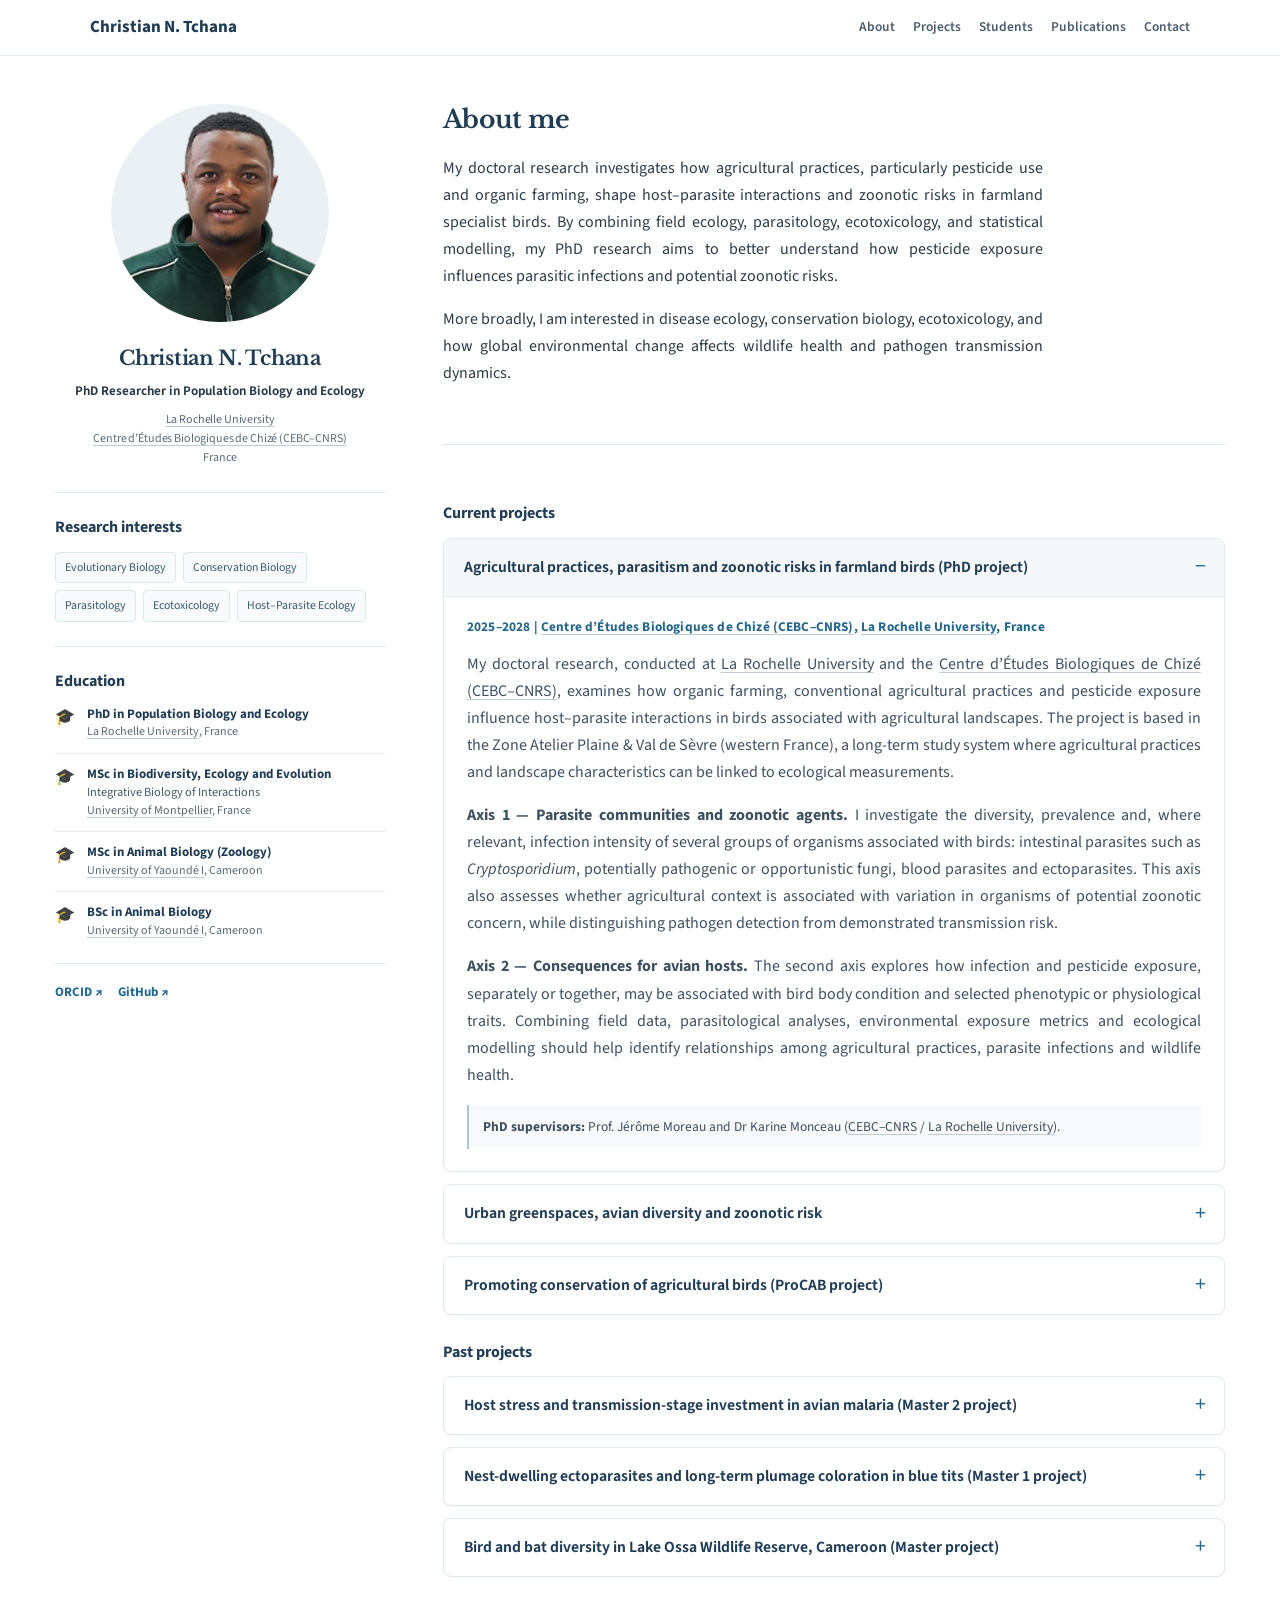
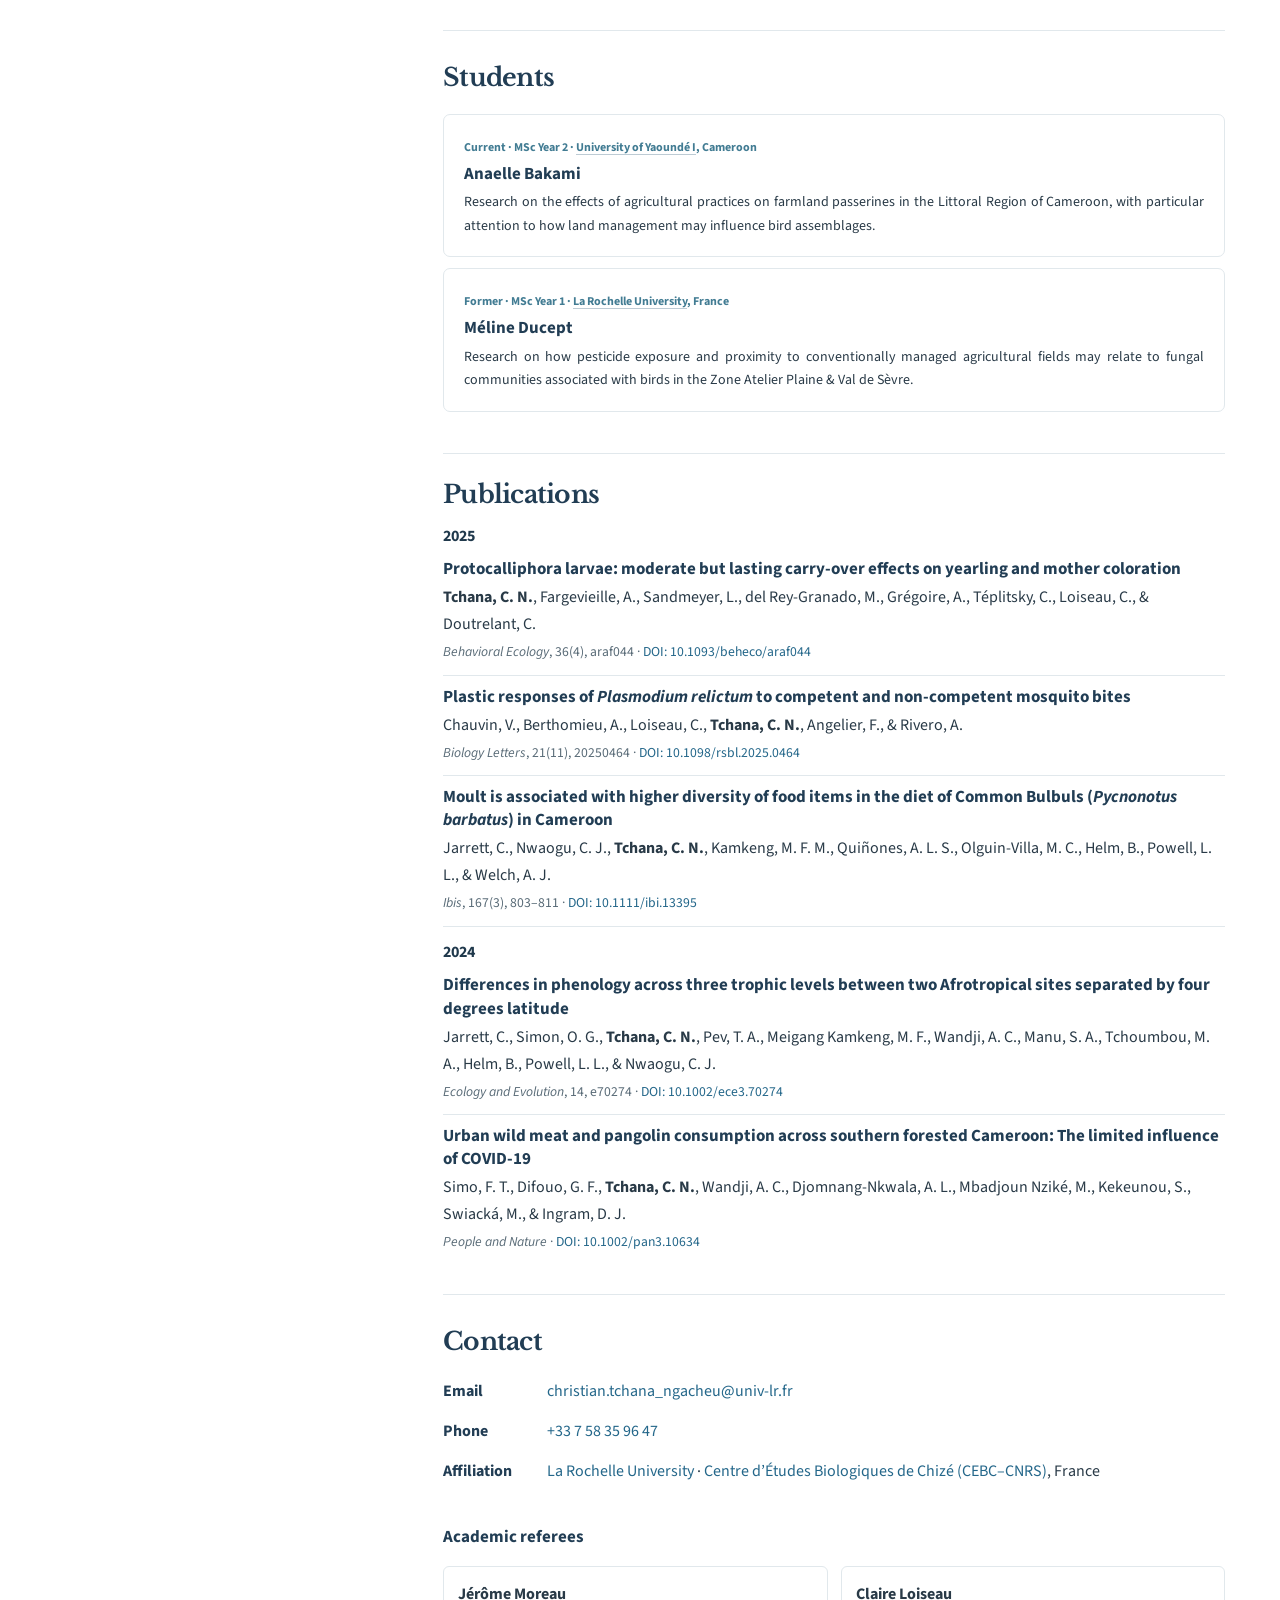
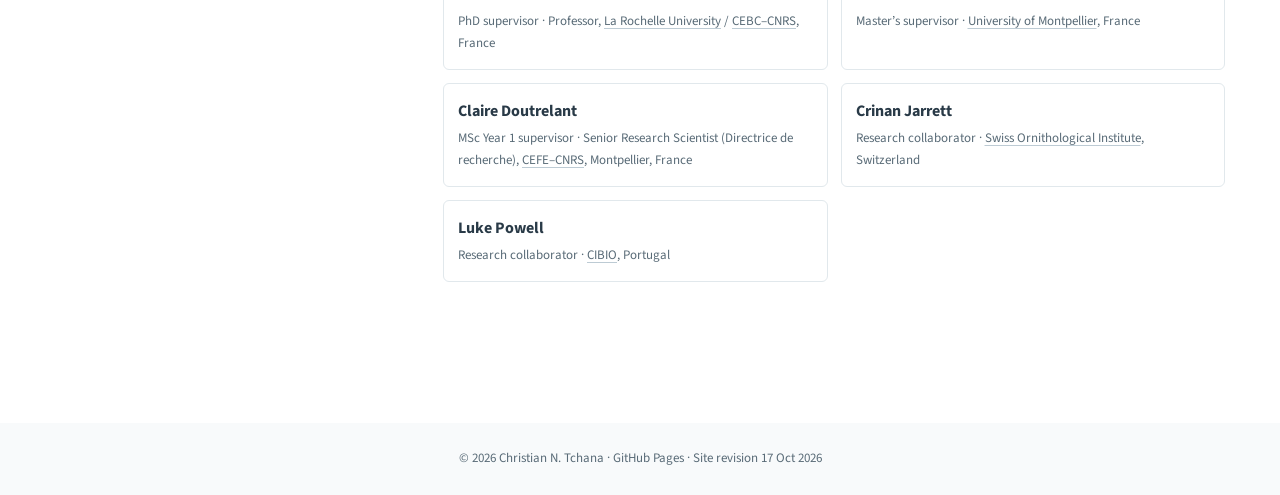
==== index.html @ 119ac2af "Add files via upload" ====
<!DOCTYPE html>

<html lang="en"><head><meta charset="utf-8"/><meta content="width=device-width,initial-scale=1" name="viewport"/>
<meta content="Christian N. Tchana — PhD researcher in Population Biology and Ecology at La Rochelle University and the Centre d’Études Biologiques de Chizé (CEBC–CNRS). Research in avian ecology, parasitology, conservation and ecotoxicology." name="description"/>
<title>Christian N. Tchana | Research</title><link href="style.css" rel="stylesheet"/><link href="https://fonts.googleapis.com" rel="preconnect"/><link crossorigin="" href="https://fonts.gstatic.com" rel="preconnect"/><link href="https://fonts.googleapis.com/css2?family=Source+Sans+3:wght@400;500;600;700&amp;family=Libre+Baskerville:wght@400;700&amp;display=swap" rel="stylesheet"/></head>
<body><header class="top"><div class="top-inner"><a class="brand" href="#about">Christian N. Tchana</a><nav aria-label="Primary navigation"><a href="#about">About</a><a href="#projects">Projects</a><a href="#students">Students</a><a href="#publications">Publications</a><a href="#contact">Contact</a></nav></div></header>
<div class="layout"><aside aria-label="Researcher profile" class="sidebar">
<div class="portrait"><img alt="Portrait photograph of Christian N. Tchana" src="profile.png"/></div>
<h1>Christian N. Tchana</h1><p class="role">PhD Researcher in Population Biology and Ecology</p><p class="affiliation"><span><a href="https://www.univ-larochelle.fr/" rel="noopener noreferrer" target="_blank">La Rochelle University</a></span><span><a href="https://www.cebc.cnrs.fr/" rel="noopener noreferrer" target="_blank">Centre d’Études Biologiques de Chizé (CEBC–CNRS)</a></span><span>France</span></p>
<div class="aside-section"><h2>Research interests</h2><div class="keywords"><span>Evolutionary Biology</span><span>Conservation Biology</span><span>Parasitology</span><span>Ecotoxicology</span><span>Host–Parasite Ecology</span></div></div>
<div class="aside-section"><h2>Education</h2>
<ol class="education">
<li><span class="edu-icon" aria-hidden="true">🎓</span><div class="edu-text"><strong>PhD in Population Biology and Ecology</strong><small><a href="https://www.univ-larochelle.fr/" target="_blank" rel="noopener noreferrer">La Rochelle University</a>, France</small></div></li>
<li><span class="edu-icon" aria-hidden="true">🎓</span><div class="edu-text"><strong>MSc in Biodiversity, Ecology and Evolution</strong><span class="edu-specialty">Integrative Biology of Interactions</span><small><a href="https://www.umontpellier.fr/en/" target="_blank" rel="noopener noreferrer">University of Montpellier</a>, France</small></div></li>
<li><span class="edu-icon" aria-hidden="true">🎓</span><div class="edu-text"><strong>MSc in Animal Biology (Zoology)</strong><small><a href="https://uy1.uninet.cm/" target="_blank" rel="noopener noreferrer">University of Yaoundé I</a>, Cameroon</small></div></li>
<li><span class="edu-icon" aria-hidden="true">🎓</span><div class="edu-text"><strong>BSc in Animal Biology</strong><small><a href="https://uy1.uninet.cm/" target="_blank" rel="noopener noreferrer">University of Yaoundé I</a>, Cameroon</small></div></li>
</ol></div>
<div class="profile-links"><a href="https://orcid.org/0009-0006-7084-1261" rel="noopener noreferrer" target="_blank">ORCID ↗</a><a href="https://github.com/Christian-N-Tchana" rel="noopener noreferrer" target="_blank">GitHub ↗</a></div>
</aside><main>
<section id="about"><h2>About me</h2>
<p>My doctoral research investigates how agricultural practices, particularly pesticide use and organic farming, shape host–parasite interactions and zoonotic risks in farmland specialist birds. By combining field ecology, parasitology, ecotoxicology, and statistical modelling, my PhD research aims to better understand how pesticide exposure influences parasitic infections and potential zoonotic risks.</p>
<p>More broadly, I am interested in disease ecology, conservation biology, ecotoxicology, and how global environmental change affects wildlife health and pathogen transmission dynamics.</p></section>
<section id="projects">
<h3 class="group-heading">Current projects</h3>
<details class="project" open=""><summary aria-label="Show or hide details for Agricultural practices, parasitism and zoonotic risks in farmland birds (PhD project)"><strong class="project-name">Agricultural practices, parasitism and zoonotic risks in farmland birds (PhD project)</strong></summary><div class="project-content"><p class="project-meta">2025–2028 | <a href="https://www.cebc.cnrs.fr/" rel="noopener noreferrer" target="_blank">Centre d’Études Biologiques de Chizé (CEBC–CNRS)</a>, <a href="https://www.univ-larochelle.fr/" rel="noopener noreferrer" target="_blank">La Rochelle University</a>, France</p>
<p>My doctoral research, conducted at <a href="https://www.univ-larochelle.fr/" rel="noopener noreferrer" target="_blank">La Rochelle University</a> and the <a href="https://www.cebc.cnrs.fr/" rel="noopener noreferrer" target="_blank">Centre d’Études Biologiques de Chizé (CEBC–CNRS)</a>, examines how organic farming, conventional agricultural practices and pesticide exposure influence host–parasite interactions in birds associated with agricultural landscapes. The project is based in the Zone Atelier Plaine &amp; Val de Sèvre (western France), a long-term study system where agricultural practices and landscape characteristics can be linked to ecological measurements.</p>
<p><strong>Axis 1 — Parasite communities and zoonotic agents.</strong> I investigate the diversity, prevalence and, where relevant, infection intensity of several groups of organisms associated with birds: intestinal parasites such as <i>Cryptosporidium</i>, potentially pathogenic or opportunistic fungi, blood parasites and ectoparasites. This axis also assesses whether agricultural context is associated with variation in organisms of potential zoonotic concern, while distinguishing pathogen detection from demonstrated transmission risk.</p>
<p><strong>Axis 2 — Consequences for avian hosts.</strong> The second axis explores how infection and pesticide exposure, separately or together, may be associated with bird body condition and selected phenotypic or physiological traits. Combining field data, parasitological analyses, environmental exposure metrics and ecological modelling should help identify relationships among agricultural practices, parasite infections and wildlife health.</p>
<p class="supervisors"><strong>PhD supervisors:</strong> Prof. Jérôme Moreau and Dr Karine Monceau (<a href="https://www.cebc.cnrs.fr/" rel="noopener noreferrer" target="_blank">CEBC–CNRS</a> / <a href="https://www.univ-larochelle.fr/" rel="noopener noreferrer" target="_blank">La Rochelle University</a>).</p></div></details>
<details class="project"><summary aria-label="Expand urban greenspaces avian diversity and zoonotic risk project"><strong class="project-name">Urban greenspaces, avian diversity and zoonotic risk</strong></summary><div class="project-content"><p class="project-meta"><a href="https://uy1.uninet.cm/" rel="noopener noreferrer" target="_blank">University of Yaoundé I</a>, Yaoundé, Cameroon; research across urban green spaces</p>
<p>The project aims to document variation in bird species richness, community composition and ecological characteristics among green spaces exposed to different levels of urban disturbance. It also examines avian parasites and selected agents of potential zoonotic importance to explore patterns of infection across bird species and habitats. Field sampling combines bird surveys and capture-based sampling, with parasitological analyses and ecological comparisons planned or under way.</p>
<p>The research seeks to understand the biodiversity value of urban green spaces and the ecological factors associated with parasite infections, while distinguishing the detection of potentially zoonotic agents from demonstrated human transmission risk.</p><p class="supervisors"><strong>Collaborators and poster co-authors:</strong> Danielle Manewoung, Anaelle Bakami, Aures Yemdji, Litila Franc, Carmel Diffouo, Yollande Gueohada, Gabriella Ondoua and Sévilor Kekeunou.</p><figure id="urban-poster" class="poster-showcase" aria-label="Bird atlas from the University of Yaoundé I campus">
<figcaption class="poster-overline">Preliminary project output · August 2026</figcaption>
<div class="poster-title-row"><div><strong>Atlas of birds on the University of Yaoundé I campus</strong><span>43 species · 35 genera · 21 families · 6 orders</span></div></div>
<a class="poster-image-link" href="assets/atlas-oiseaux-campus-yaounde.png" target="_blank" rel="noopener noreferrer" title="Open high-resolution poster image">
<img class="poster-full" src="assets/atlas-oiseaux-campus-yaounde.png" loading="lazy" decoding="async" alt="Full ornithological atlas poster, showing the birds recorded on the University of Yaoundé I campus, their photographs and a map of sampling stations" width="2800" height="3959" />
<span class="poster-zoom-hint">Click to enlarge ↗</span></a>
<div class="poster-actions"><a class="poster-download" href="assets/atlas-oiseaux-campus-yaounde.pdf" download="Atlas_oiseaux_campus_Yaounde_I_2026.pdf">↓ Download full poster (PDF)</a><a class="poster-enlarge" href="assets/atlas-oiseaux-campus-yaounde.png" target="_blank" rel="noopener noreferrer">Open high-resolution image ↗</a></div>
<p class="poster-context">Initial campus bird inventory from mist-net captures, presented as a visual atlas. The survey is a first contribution to the broader urban green-space research programme; it is not an exhaustive checklist or evidence of zoonotic transmission.</p>
</figure></div></details><details class="project"><summary><strong class="project-name">Promoting conservation of agricultural birds (ProCAB project)</strong></summary><div class="project-content"><p class="project-meta">Littoral Region, Cameroon · <a href="https://uy1.uninet.cm/" rel="noopener noreferrer" target="_blank">University of Yaoundé I</a></p><p>This project explores how agricultural management affects farmland bird communities in the Littoral Region of Cameroon. Agricultural intensification, pesticide use and habitat simplification can alter the availability of food and nesting resources, while differences in shade-tree cover and vegetation structure may create contrasting conditions for birds across farms.</p><p>The project aims to describe farming practices and identify environmental pressures, assess bird richness and community composition across agricultural settings, and examine how habitat features and pesticide-management practices relate to bird assemblages. Field surveys and farmer interviews are intended to connect ecological observations with the local agricultural context. The research also supports capacity building through student participation and aims to inform feasible bird-friendly management and outreach.</p><p class="supervisors"><strong>Research collaborators:</strong> Daniella Manewoung, Crinan Jarrett and Anaelle Bakami.</p></div></details>
<h3 class="group-heading">Past projects</h3>
<details class="project"><summary aria-label="Show or hide details for Host stress and transmission-stage investment in avian malaria (Master 2 project)"><strong class="project-name">Host stress and transmission-stage investment in avian malaria (Master 2 project)</strong></summary><div class="project-content"><p class="project-meta">January–July 2024 | <a href="https://mivegec.fr/en" rel="noopener noreferrer" target="_blank">UMR MiVEGEC</a>, Montpellier, France</p>
<p>For my second-year Master’s research project at <a href="https://mivegec.fr/en" rel="noopener noreferrer" target="_blank">UMR MiVEGEC</a>, I investigated how host physiological stress may alter within-host dynamics and transmission-related traits of the avian malaria parasite <i>Plasmodium relictum</i>, SGS1 lineage. The study used domestic canaries (<i>Serinus canaria</i>) as the vertebrate host model and focused on the effects of elevated corticosterone, a glucocorticoid involved in the physiological stress response.</p>
<p>I examined several complementary components of parasite infection: total parasitaemia, gametocytaemia, the conversion of asexual parasites into gametocytes, and the relative production of male and female gametocytes. Considering these measures together makes it possible to distinguish changes in parasite abundance from changes in investment in transmissible stages. Particular attention was paid to gametocyte sex allocation because only gametocytes can continue the parasite life cycle following ingestion by an appropriate mosquito vector.</p>
<p>The project combined an experimental host–parasite approach with parasitological measurements and the analysis of stress-related physiological variation. It contributed to my interest in how environmental conditions experienced by hosts can influence parasite life-history strategies and opportunities for transmission.</p>
<p class="supervisors"><strong>Supervisors and research mentors:</strong> Ana Rivero, Claire Loiseau, Arnaud Berthomieu and Valentin Chauvin (<a href="https://mivegec.fr/en" rel="noopener noreferrer" target="_blank">UMR MiVEGEC</a>). <strong>Collaboration:</strong> Frédéric Angelier (<a href="https://www.cebc.cnrs.fr/" rel="noopener noreferrer" target="_blank">CEBC–CNRS</a>).</p></div></details>
<details class="project"><summary aria-label="Show or hide details for Nest-dwelling ectoparasites and long-term plumage coloration in blue tits (Master 1 project)"><strong class="project-name">Nest-dwelling ectoparasites and long-term plumage coloration in blue tits (Master 1 project)</strong></summary><div class="project-content"><p class="project-meta">March–September 2023 | <a href="https://www.cefe.cnrs.fr/" rel="noopener noreferrer" target="_blank">UMR CEFE</a>, Montpellier, France</p>
<p>During my first-year Master’s research project at the <a href="https://www.cefe.cnrs.fr/" rel="noopener noreferrer" target="_blank">Centre d’Écologie Fonctionnelle et Évolutive (CEFE)</a>, I examined the consequences of nest-dwelling, blood-feeding <i>Protocalliphora</i> larvae for blue tits (<i>Cyanistes caeruleus</i>) in Corsica. These parasites develop in nests and feed on nestlings, potentially affecting early growth and the acquisition of traits later expressed in adult plumage.</p>
<p>The main objective was to investigate whether exposure during development leaves measurable carry-over effects on condition and coloration after fledging. The study also examined whether parasites encountered while breeding could influence adult parental coloration. We considered plumage traits with potential relevance for visual signalling, including yellow coloration and ultraviolet-blue crown coloration, and asked whether effects differed among offspring, mothers and fathers.</p>
<p>The research linked field-based nest monitoring, ectoparasite load assessments and quantitative colour measurements. Results highlighted moderate but persistent associations between parasite exposure and certain coloration traits, with effects depending on age, sex or breeding context rather than being uniform across individuals.</p>
<p class="supervisors"><strong>Supervisors:</strong> Claire Doutrelant, Claire Loiseau, Amélie Fargevieille and Lisa Sandmeyer (<a href="https://www.cefe.cnrs.fr/" rel="noopener noreferrer" target="_blank">UMR CEFE</a>, Montpellier).</p>
<p><a href="https://doi.org/10.1093/beheco/araf044" rel="noopener noreferrer" target="_blank">Related publication ↗</a></p></div></details>
<details class="project"><summary aria-label="Show or hide details for Bird and bat diversity in Lake Ossa Wildlife Reserve, Cameroon (Master project)"><strong class="project-name">Bird and bat diversity in Lake Ossa Wildlife Reserve, Cameroon (Master project)</strong></summary><div class="project-content"><p class="project-meta">August 2019–January 2020 | <a href="https://uy1.uninet.cm/" rel="noopener noreferrer" target="_blank">University of Yaoundé I</a>, Cameroon</p>
<p>My Zoology Master’s research focused on bird and bat diversity in the Lake Ossa Wildlife Reserve, a wetland and forest-associated landscape in the Littoral Region of Cameroon. Birds and bats provide complementary perspectives on vertebrate biodiversity because they occupy partly overlapping habitats while differing in activity periods, mobility, foraging strategies and ecological roles.</p>
<p>The project aimed to inventory both taxonomic groups, describe their assemblages and examine their ecological use of habitats, including possible dimensions of niche overlap. Field surveys included mist-netting and complementary observations, enabling the documentation of species occurrence, community structure and variation among sampled sites. By examining birds and bats within the same protected landscape, the study sought to contribute baseline knowledge relevant to local biodiversity assessment and conservation planning.</p>
<p>The research also provided practical experience in tropical field ornithology, bat surveys and community-level biodiversity analysis. Such baseline surveys are particularly valuable in Central African ecosystems where biodiversity information remains incomplete and pressures on natural habitats are changing.</p>
<p class="supervisors"><strong>Supervisors:</strong> Prof. Sévilor Kekeunou and Prof. Eric Moïse Bakwo Fils. <strong>Equipment support:</strong> IDEA WILD.</p></div></details>
</section><section id="students"><h2>Students</h2><div class="student-grid"><article class="student"><div class="tag">Current · MSc Year 2 · <a href="https://uy1.uninet.cm/" rel="noopener noreferrer" target="_blank">University of Yaoundé I</a>, Cameroon</div><h3>Anaelle Bakami</h3><p>Research on the effects of agricultural practices on farmland passerines in the Littoral Region of Cameroon, with particular attention to how land management may influence bird assemblages.</p></article><article class="student"><div class="tag">Former · MSc Year 1 · <a href="https://www.univ-larochelle.fr/" rel="noopener noreferrer" target="_blank">La Rochelle University</a>, France</div><h3>Méline Ducept</h3><p>Research on how pesticide exposure and proximity to conventionally managed agricultural fields may relate to fungal communities associated with birds in the Zone Atelier Plaine &amp; Val de Sèvre.</p></article></div></section>
<section id="publications"><h2>Publications</h2>
<h3 class="year-heading">2025</h3><div class="cite-item"><div class="pub-title"><a href="https://doi.org/10.1093/beheco/araf044" rel="noopener" target="_blank">Protocalliphora larvae: moderate but lasting carry-over effects on yearling and mother coloration</a></div><div><strong>Tchana, C. N.</strong>, Fargevieille, A., Sandmeyer, L., del Rey-Granado, M., Grégoire, A., Téplitsky, C., Loiseau, C., &amp; Doutrelant, C.</div><div class="meta"><i>Behavioral Ecology</i>, 36(4), araf044 · <a href="https://doi.org/10.1093/beheco/araf044">DOI: 10.1093/beheco/araf044</a></div></div><div class="cite-item"><div class="pub-title"><a href="https://doi.org/10.1098/rsbl.2025.0464" rel="noopener" target="_blank">Plastic responses of <i>Plasmodium relictum</i> to competent and non-competent mosquito bites</a></div><div>Chauvin, V., Berthomieu, A., Loiseau, C., <strong>Tchana, C. N.</strong>, Angelier, F., &amp; Rivero, A.</div><div class="meta"><i>Biology Letters</i>, 21(11), 20250464 · <a href="https://doi.org/10.1098/rsbl.2025.0464">DOI: 10.1098/rsbl.2025.0464</a></div></div><div class="cite-item"><div class="pub-title"><a href="https://doi.org/10.1111/ibi.13395" rel="noopener" target="_blank">Moult is associated with higher diversity of food items in the diet of Common Bulbuls (<i>Pycnonotus barbatus</i>) in Cameroon</a></div><div>Jarrett, C., Nwaogu, C. J., <strong>Tchana, C. N.</strong>, Kamkeng, M. F. M., Quiñones, A. L. S., Olguin-Villa, M. C., Helm, B., Powell, L. L., &amp; Welch, A. J.</div><div class="meta"><i>Ibis</i>, 167(3), 803–811 · <a href="https://doi.org/10.1111/ibi.13395">DOI: 10.1111/ibi.13395</a></div></div><h3 class="year-heading">2024</h3><div class="cite-item"><div class="pub-title"><a href="https://doi.org/10.1002/ece3.70274" rel="noopener" target="_blank">Differences in phenology across three trophic levels between two Afrotropical sites separated by four degrees latitude</a></div><div>Jarrett, C., Simon, O. G., <strong>Tchana, C. N.</strong>, Pev, T. A., Meigang Kamkeng, M. F., Wandji, A. C., Manu, S. A., Tchoumbou, M. A., Helm, B., Powell, L. L., &amp; Nwaogu, C. J.</div><div class="meta"><i>Ecology and Evolution</i>, 14, e70274 · <a href="https://doi.org/10.1002/ece3.70274">DOI: 10.1002/ece3.70274</a></div></div><div class="cite-item"><div class="pub-title"><a href="https://doi.org/10.1002/pan3.10634" rel="noopener" target="_blank">Urban wild meat and pangolin consumption across southern forested Cameroon: The limited influence of COVID-19</a></div><div>Simo, F. T., Difouo, G. F., <strong>Tchana, C. N.</strong>, Wandji, A. C., Djomnang-Nkwala, A. L., Mbadjoun Nziké, M., Kekeunou, S., Swiacká, M., &amp; Ingram, D. J.</div><div class="meta"><i>People and Nature</i> · <a href="https://doi.org/10.1002/pan3.10634">DOI: 10.1002/pan3.10634</a></div></div></section>
<section id="contact"><h2>Contact</h2>
<div class="contact-list"><div><strong>Email</strong><a href="mailto:christian.tchana_ngacheu@univ-lr.fr">christian.tchana_ngacheu@univ-lr.fr</a></div><div><strong>Phone</strong><a href="tel:+33758359647">+33 7 58 35 96 47</a></div><div><strong>Affiliation</strong><span><a href="https://www.univ-larochelle.fr/" rel="noopener noreferrer" target="_blank">La Rochelle University</a> · <a href="https://www.cebc.cnrs.fr/" rel="noopener noreferrer" target="_blank">Centre d’Études Biologiques de Chizé (CEBC–CNRS)</a>, France</span></div></div>
<h3 class="ref-heading">Academic referees</h3><div class="ref-grid"><div><strong>Jérôme Moreau</strong><span>PhD supervisor · Professor, <a href="https://www.univ-larochelle.fr/" rel="noopener noreferrer" target="_blank">La Rochelle University</a> / <a href="https://www.cebc.cnrs.fr/" rel="noopener noreferrer" target="_blank">CEBC–CNRS</a>, France</span></div><div><strong>Claire Loiseau</strong><span>Master’s supervisor · <a href="https://www.umontpellier.fr/en/" rel="noopener noreferrer" target="_blank">University of Montpellier</a>, France</span></div><div><strong>Claire Doutrelant</strong><span>MSc Year 1 supervisor · Senior Research Scientist (Directrice de recherche), <a href="https://www.cefe.cnrs.fr/" rel="noopener noreferrer" target="_blank">CEFE–CNRS</a>, Montpellier, France</span></div><div><strong>Crinan Jarrett</strong><span>Research collaborator · <a href="https://www.vogelwarte.ch/en/" rel="noopener noreferrer" target="_blank">Swiss Ornithological Institute</a>, Switzerland</span></div><div><strong>Luke Powell</strong><span>Research collaborator · <a href="https://www.cibio.up.pt/" rel="noopener noreferrer" target="_blank">CIBIO</a>, Portugal</span></div></div></section></main></div><footer>© 2026 Christian N. Tchana · GitHub Pages · Site revision 17 Oct 2026</footer></body></html>
---- style.css ----
:root{--ink:#253646;--navy:#183c58;--blue:#176b97;--line:#e2e9ef;--muted:#657482;--paper:#fff;--soft:#f6f9fb}
*{box-sizing:border-box}html{scroll-behavior:smooth;scroll-padding-top:90px}body{margin:0;background:var(--paper);color:var(--ink);font:16px/1.72 -apple-system,BlinkMacSystemFont,"Segoe UI",Arial,sans-serif}a{color:var(--blue);text-decoration:none}a:hover{text-decoration:underline}h1,h2,h3,h4{line-height:1.26;color:var(--navy)}.top{position:sticky;top:0;background:#ffffffed;backdrop-filter:blur(10px);border-bottom:1px solid var(--line);z-index:10}.top-inner{max-width:1200px;margin:auto;display:flex;justify-content:space-between;align-items:center;padding:16px 25px;gap:20px}.brand{font-size:17px;color:var(--navy);font-weight:750}.top nav{display:flex;gap:25px;flex-wrap:wrap}.top nav a{font-size:14px;font-weight:600;color:#495c6b}.layout{max-width:1200px;margin:0 auto;padding:58px 25px 100px;display:grid;grid-template-columns:285px minmax(0,1fr);gap:75px}.sidebar{align-self:start}.portrait{height:238px;width:238px;background:#eaf0f3;border-radius:50%;overflow:hidden;margin:0 auto 22px;display:flex;justify-content:center;align-items:flex-end}.portrait img{width:100%;height:100%;object-fit:contain;object-position:center bottom;transform:scale(1.10);transform-origin:center bottom}.sidebar h1{text-align:center;font-size:24px;margin:0 0 8px}.role{text-align:center;font-size:14px;font-weight:650;color:var(--ink);line-height:1.5;margin:0 0 9px}.affiliation{text-align:center;font-size:13px;line-height:1.55;color:var(--muted);margin:0 0 25px}.aside-section{padding:24px 0;border-top:1px solid var(--line)}.aside-section h2{font-size:17px;margin:0 0 14px}.keywords{display:flex;flex-wrap:wrap;gap:7px}.keywords span{font-size:12px;border:1px solid #dce7ed;border-radius:4px;background:var(--soft);padding:5px 9px;color:#375a6e}.education{list-style:none;margin:0;padding:0}.education li{font-size:13px;line-height:1.48;padding:0 0 16px;margin:0 0 16px;border-bottom:1px solid #edf1f3}.education li:last-child{margin-bottom:0;border:0;padding:0}.education strong{font-size:13px;color:var(--navy)}.education small{font-size:12px;color:var(--muted)}.profile-links{border-top:1px solid var(--line);padding-top:18px;display:flex;gap:15px;font-size:13px;font-weight:700}main{min-width:0}main section{padding:37px 0 46px;border-bottom:1px solid var(--line)}main section:first-child{padding-top:0}main section:last-child{border:0}.eyebrow{text-transform:uppercase;letter-spacing:.14em;font-size:11px;font-weight:800;color:#387c95}main h2{font-size:clamp(27px,3vw,35px);margin:7px 0 22px}main p{margin:0 0 16px}.group-heading{font-size:20px;margin:30px 0 13px}.project{border-left:3px solid #dce7ef;padding:4px 0 13px 18px;margin:0 0 20px}.project h4{font-size:18px;margin:4px 0 10px}.project p{margin:0;color:#4a5a66}.tag{font-size:12px;color:#427c93;font-weight:700}.count{font-size:16px;color:var(--muted);font-weight:500}.note,.muted{font-size:14px;color:var(--muted)}.cite-item{border-bottom:1px solid var(--line);padding:18px 0}.cite-item:last-child{border:0}.cite-item .sub{text-transform:uppercase;letter-spacing:.05em;color:#42758b;font-size:12px;font-weight:750}.pub-title{font-size:17px;font-weight:750;line-height:1.45;margin:6px 0}.cite-item .meta{color:var(--muted);font-size:14px;margin-top:5px}.tag:not(.project .tag){display:inline-block}.cite-item .tag{background:#e7f3ec;color:#206c51;border-radius:3px;padding:1px 6px;margin-left:7px}.contact-list{display:grid;gap:13px;margin-bottom:42px}.contact-list>div{display:grid;grid-template-columns:90px minmax(0,1fr);gap:14px}.contact-list strong{color:var(--navy)}.contact-list a{overflow-wrap:anywhere}.ref-heading{font-size:22px;margin:10px 0 18px}.ref-grid{display:grid;grid-template-columns:repeat(2,minmax(0,1fr));gap:13px}.ref-grid>div{background:var(--soft);padding:17px;border:1px solid var(--line);border-radius:4px}.ref-grid strong{display:block}.ref-grid span{display:block;color:var(--muted);font-size:13px;margin-top:3px}footer{font-size:13px;color:var(--muted);text-align:center;background:var(--soft);padding:25px 15px}@media(max-width:900px){.layout{grid-template-columns:240px minmax(0,1fr);gap:30px}.portrait{height:210px;width:210px}}@media(max-width:690px){.top-inner{display:block}.top nav{margin-top:8px;gap:16px}.layout{display:block;padding:32px 20px 55px}.sidebar{max-width:500px;margin:0 auto 40px}.aside-section{padding:20px 0}.portrait{width:205px;height:205px}.ref-grid{grid-template-columns:1fr}main section{padding:32px 0}.contact-list>div{grid-template-columns:1fr;gap:1px}}

/* Academic refinements — October 2026 */
body{font-family:Inter,"Segoe UI",Arial,sans-serif;font-size:15px;line-height:1.76}
main p,.project-content p,.student p {text-align:justify;text-justify:inter-word;hyphens:auto}
main h2{font-size:clamp(23px,2.3vw,29px);letter-spacing:-.025em;margin-bottom:17px}
.group-heading{font-size:17px;margin:29px 0 16px}
.sidebar h1{font-size:21px;letter-spacing:-.015em}
.aside-section h2{font-size:16px}
.top nav{gap:18px}
.layout{grid-template-columns:300px minmax(0,1fr);gap:58px}
.portrait{width:232px;height:232px;align-items:center}
.portrait img{width:100%;height:100%;object-fit:cover;object-position:50% 35%;transform:none}
.role{font-size:13.5px;line-height:1.45}
.affiliation{font-size:12.5px;line-height:1.45;display:flex;flex-direction:column;gap:2px;white-space:nowrap}
.project{border:1px solid var(--line);border-left:3px solid #bfd0dd;border-radius:5px;margin:0 0 12px;padding:0;background:#fff}
.project summary{cursor:pointer;list-style:none;position:relative;padding:17px 46px 17px 19px}
.project summary::-webkit-details-marker{display:none}
.project summary::after{content:'+';position:absolute;right:18px;top:23px;font-size:21px;font-weight:400;color:var(--blue)}
.project[open] summary::after{content:'−'}
.project summary:focus-visible{outline:2px solid var(--blue);outline-offset:2px}
.project summary strong{display:block;font-size:16px;line-height:1.4;color:var(--navy);margin-top:4px}
.project[open] summary{background:var(--soft);border-bottom:1px solid var(--line)}
.project-content{padding:18px 20px 13px}
.project-content p{color:#3d5060;margin:0 0 16px}
.project-content .supervisors{background:#f7f9fb;padding:11px 14px;border-left:2px solid #aac4d6;font-size:13.5px;text-align:left}
.intro{color:var(--muted)}
.student-grid{display:grid;grid-template-columns:repeat(2,minmax(0,1fr));gap:16px}
.student{border:1px solid var(--line);border-radius:5px;padding:20px;background:var(--soft)}
.student h3{font-size:17px;margin:6px 0 9px}
.student p{font-size:14px;margin-bottom:0}
.ref-grid>div{padding:14px}
@media(max-width:980px){.layout{grid-template-columns:245px minmax(0,1fr);gap:30px}.portrait{width:205px;height:205px}.affiliation{font-size:11px}}
@media(max-width:690px){.layout{display:block}.sidebar{max-width:460px}.affiliation{font-size:12.5px}.student-grid{grid-template-columns:1fr}.top nav{gap:10px}.top nav a{font-size:12px}}

/* Refined editorial design, October 2026 */
:root{--ink:#293a47;--navy:#213d54;--blue:#24678a;--line:#e1e8ec;--muted:#596b77;--soft:#f8fafb}
body{font-family:"Source Sans 3", "Segoe UI", sans-serif;font-size:16px;line-height:1.69;-webkit-font-smoothing:antialiased}
.layout{max-width:1150px;grid-template-columns:272px minmax(0,1fr);gap:66px;padding-top:48px}
.top-inner{max-width:1150px;padding-block:13px}
.top nav a{font-size:13.5px;transition:color .2s ease}
main h2{font-family:"Libre Baskerville",Georgia,serif;font-size:clamp(21px,2vw,25px);font-weight:700;letter-spacing:-.03em;margin:0 0 20px}
main h3,.ref-heading{font-size:17px}
main section{padding:31px 0 41px;scroll-margin-top:85px}
main section:first-child{padding-top:0}
main p,.project-content p,.student p{text-align:justify;text-align-last:left;text-justify:inter-word;hyphens:auto;overflow-wrap:break-word}
main p{max-width:75ch}
.project{border:1px solid var(--line);border-radius:8px;overflow:hidden;box-shadow:0 1px 2px rgba(15,37,54,.025);transition:border-color .2s ease,box-shadow .2s ease}
.project:hover{border-color:#bad0de;box-shadow:0 4px 16px rgba(20,53,73,.045)}
.project summary{padding:17px 47px 17px 20px;min-height:56px;display:flex;align-items:center}
.project summary:hover{background:#f5f9fb}
.project summary::after{top:50%;transform:translateY(-50%);font-size:22px}
.project summary .project-name{font-size:15.7px;font-weight:650;color:var(--navy);line-height:1.47;margin:0}
.project[open] summary{background:#f4f8fa}
.project-content{padding:19px 23px 9px}
.project-content p{max-width:none}
.project-content .project-meta{font-size:13.3px;font-weight:700;letter-spacing:.012em;color:var(--blue);text-align:left;margin-bottom:13px}
.group-heading{font-size:16px;margin:27px 0 14px}
.cite-item{padding:19px 0 21px}
.pub-title{font-size:17px;line-height:1.49;margin:0 0 7px;font-weight:700}
.pub-title a{color:var(--navy);text-decoration:none}
.pub-title a:hover{color:var(--blue);text-decoration:underline;text-underline-offset:3px}
.cite-item .tag{font-family:"Source Sans 3",sans-serif;font-size:11px;vertical-align:middle;white-space:nowrap}
.cite-item .meta{font-size:13.7px;line-height:1.55;margin-top:6px}
.student-grid{grid-template-columns:1fr;gap:11px}
.student{padding:18px 20px;background:#fff;border-radius:7px}
.student h3{margin:4px 0 6px}
.student p{max-width:none}
.sidebar h1{font-family:"Libre Baskerville",Georgia,serif;font-size:19px;line-height:1.45}
.role{font-size:13.4px}
.affiliation{white-space:normal;font-size:12.5px}
.affiliation span{display:block}
.portrait{width:218px;height:218px}
.portrait img{object-fit:cover;object-position:center 28%}
.keywords span{font-size:11.8px}
.ref-grid>div{border-radius:6px;background:#fff}
:focus-visible{outline:2px solid var(--blue);outline-offset:3px}
@media(max-width:980px){.layout{grid-template-columns:235px minmax(0,1fr);gap:32px}.portrait{height:194px;width:194px}}
@media(max-width:690px){.layout{display:block;padding:26px 21px 60px}.top-inner{padding:11px 18px}.top nav{flex-wrap:nowrap;overflow-x:auto;gap:17px;padding-bottom:6px}.top nav a{white-space:nowrap}.brand{font-size:15px}.sidebar{margin-bottom:34px}.portrait{height:192px;width:192px}main section{padding-block:28px 35px}main p,.project-content p,.student p{text-align:justify;hyphens:auto}.project-content{padding:16px 16px 7px}.project summary{padding-left:15px} .project summary .project-name{font-size:14.5px}}
@media(prefers-reduced-motion:reduce){html{scroll-behavior:auto}.project,.top nav a{transition:none}}

/* Final academic identity and usability adjustments */
.layout{max-width:1220px;grid-template-columns:330px minmax(0,1fr);gap:58px}
.sidebar{min-width:0}
.sidebar h1{font-size:20px}
.role{font-size:13.2px;line-height:1.52;max-width:310px;margin-left:auto;margin-right:auto}
.affiliation{font-size:11.7px;line-height:1.62;letter-spacing:-.14px;text-align:center;display:flex;flex-direction:column;gap:0;margin:8px auto 25px}
.affiliation span{display:block;white-space:nowrap}
.portrait img{object-fit:cover;object-position:50% 34%}
main p,.project-content p,.student p{text-align:justify;text-justify:inter-word;hyphens:auto}
.project-content p:last-child{margin-bottom:13px}
.project summary{user-select:none}
.project summary:focus-visible{outline-offset:-3px}
@media(max-width:1000px){.layout{grid-template-columns:295px minmax(0,1fr);gap:34px}.affiliation{font-size:10.7px}}
@media(max-width:720px){.layout{display:block}.sidebar{max-width:510px}.affiliation{font-size:11.7px}}
@media(max-width:390px){.affiliation{font-size:10.3px}}

/* Final refinements */
body, .project-content p, #about p, .student p {hyphens:auto;}
p:not(.role):not(.affiliation):not(.project-meta), .project-content p {text-align:justify;text-justify:inter-word;}
.project summary {cursor:pointer;}
.year-heading {font-size:1.12rem; margin:2.1rem 0 .7rem; color:#20394c; font-weight:700;}
.student-photo-placeholder {width:94px;height:94px;border-radius:14px;background:#edf1f4;border:1px dashed #a6b5c3;display:flex;align-items:center;justify-content:center;color:#657584;text-align:center;font-size:.8rem;margin:.7rem 0 1rem;padding:.7rem;}
.poster-placeholder {margin-top:1.2rem;background:#f3f7f8;border:1px dashed #b5c8d0;border-radius:8px;padding:.75rem 1rem;}
.quiet {color:#687787;}
.project-content a,.education a,.affiliation a,.ref-grid a,.student a {color:inherit;text-decoration:underline;text-decoration-color:#bdcbd4;text-underline-offset:3px;}
.project-content a:hover,.education a:hover,.affiliation a:hover,.ref-grid a:hover,.student a:hover {color:#1b6288;}
.sidebar .affiliation span {display:block;}
@media (max-width:650px){p:not(.role):not(.affiliation):not(.project-meta),.project-content p{text-align:left;hyphens:auto;} .student-photo-placeholder{width:80px;height:80px;}}

/* FINAL OVERRIDES — readable, aligned text without awkward hyphenation */
html, body { overflow-x: clip; }
main p, .project-content p, #about p, .student p {
  text-align: justify !important; text-justify: inter-word;
  hyphens: none !important; -webkit-hyphens: none !important;
  overflow-wrap: normal; word-break: normal;
}
.sidebar, .aside-section, .keywords {min-width: 0;}
.sidebar .affiliation {font-size: 12px; line-height: 1.6;}
.sidebar .affiliation span {max-width: 100%; overflow-wrap: normal;}
@media (max-width: 700px) {
 main p, .project-content p, #about p, .student p {text-align:left !important;}
 .sidebar .affiliation {font-size: 12px;}
}

/* Compact publication rhythm and unobtrusive student portraits */
#publications .year-heading{margin:15px 0 2px !important;padding:0;font-size:16px;line-height:1.3}
#publications .cite-item{margin:0;padding:10px 0 12px;border-bottom:1px solid var(--line)}
#publications .cite-item:last-child{border-bottom:0}
#publications .pub-title{margin:0 0 3px;line-height:1.36}
#publications .meta{margin-top:3px}
#publications h2{margin-bottom:12px}
#publications{padding-top:25px;padding-bottom:30px}
.student-photo-placeholder{font-size:0;color:transparent;background:#edf1f4}

/* Students have no portrait frames. */
.student-photo-placeholder{display:none !important}


/* Education with academic cap icons */
.education li{display:grid;grid-template-columns:24px minmax(0,1fr);gap:10px;align-items:start}
.edu-icon{display:inline-block;font-size:16px;line-height:1.2;transform:translateY(1px)}
.education strong{display:block;margin-bottom:2px}

/* 2026-10-17 — compact academic education list and public PDF viewer */
.education{margin:0;padding:0;list-style:none}
.education li{display:grid;grid-template-columns:22px minmax(0,1fr);gap:10px;align-items:start;padding:0 0 12px;margin:0 0 12px;border-bottom:1px solid #e9eef1}
.education li:last-child{padding-bottom:0;margin-bottom:0;border:0}
.edu-icon{font-size:16px;line-height:1.25;transform:none;margin-top:1px}
.edu-text{display:flex;flex-direction:column;gap:2px;min-width:0;font-size:13px;line-height:1.32}
.education .edu-text strong{display:block;font-size:13px;font-weight:700;color:var(--navy);line-height:1.3;margin:0}
.education .edu-text small{display:block;font-size:12px;line-height:1.35;color:var(--muted)}
.edu-specialty{display:block;color:#455b68;font-size:12.4px;line-height:1.3}
.poster-viewer{border:1px solid var(--line);border-radius:8px;margin:18px 0 5px;background:#fff;overflow:hidden}
.poster-viewer[hidden]{display:none!important}
.poster-header{display:flex;justify-content:space-between;align-items:center;flex-wrap:wrap;gap:8px;padding:11px 13px;background:#f6f9fb;color:var(--navy);font-size:13px}
.poster-viewer iframe{width:100%;height:600px;display:block;border:0;background:#f0f4f6}
@media(max-width:690px){.poster-viewer iframe{height:410px}}

/* Visible full-width research poster, readable on desktop and mobile */
.poster-showcase{margin:23px 0 6px;max-width:100%;padding:0;display:block;min-width:0}
.poster-overline{font-size:12px;font-weight:700;letter-spacing:.045em;color:var(--blue);margin-bottom:7px}
.poster-title-row{display:flex;gap:10px;align-items:start;justify-content:space-between;margin-bottom:13px}
.poster-title-row strong{display:block;font-size:16px;color:var(--navy);line-height:1.35}
.poster-title-row span{display:block;font-size:13px;color:var(--muted);margin-top:3px}
.poster-image-link{display:block;position:relative;border:1px solid var(--line);border-radius:7px;overflow:hidden;background:#fff;line-height:0;box-shadow:0 2px 14px rgba(28,55,77,.08)}
.poster-full{display:block;width:100%;height:auto;max-width:100%;object-fit:contain}
.poster-zoom-hint{position:absolute;right:10px;top:10px;color:#fff;background:rgba(22,43,60,.85);border-radius:4px;padding:9px 11px;font-size:12px;line-height:1.1}
.poster-actions{display:flex;align-items:center;flex-wrap:wrap;gap:10px;margin:13px 0}
.poster-actions a{font-size:13px;text-align:center;padding:9px 13px;border-radius:5px;text-decoration:none}
.poster-actions .poster-download{background:var(--navy);color:white;font-weight:700}
.poster-actions .poster-download:hover{background:#14527b}
.poster-actions .poster-enlarge{border:1px solid var(--line);color:var(--navy);font-weight:650}
.project-content .poster-context{max-width:100%;font-size:13px;color:var(--muted);text-align:left!important;margin:7px 0 12px}
@media(max-width:690px){.poster-zoom-hint{font-size:11px;padding:7px}.poster-actions a{flex:1 1 100%}}
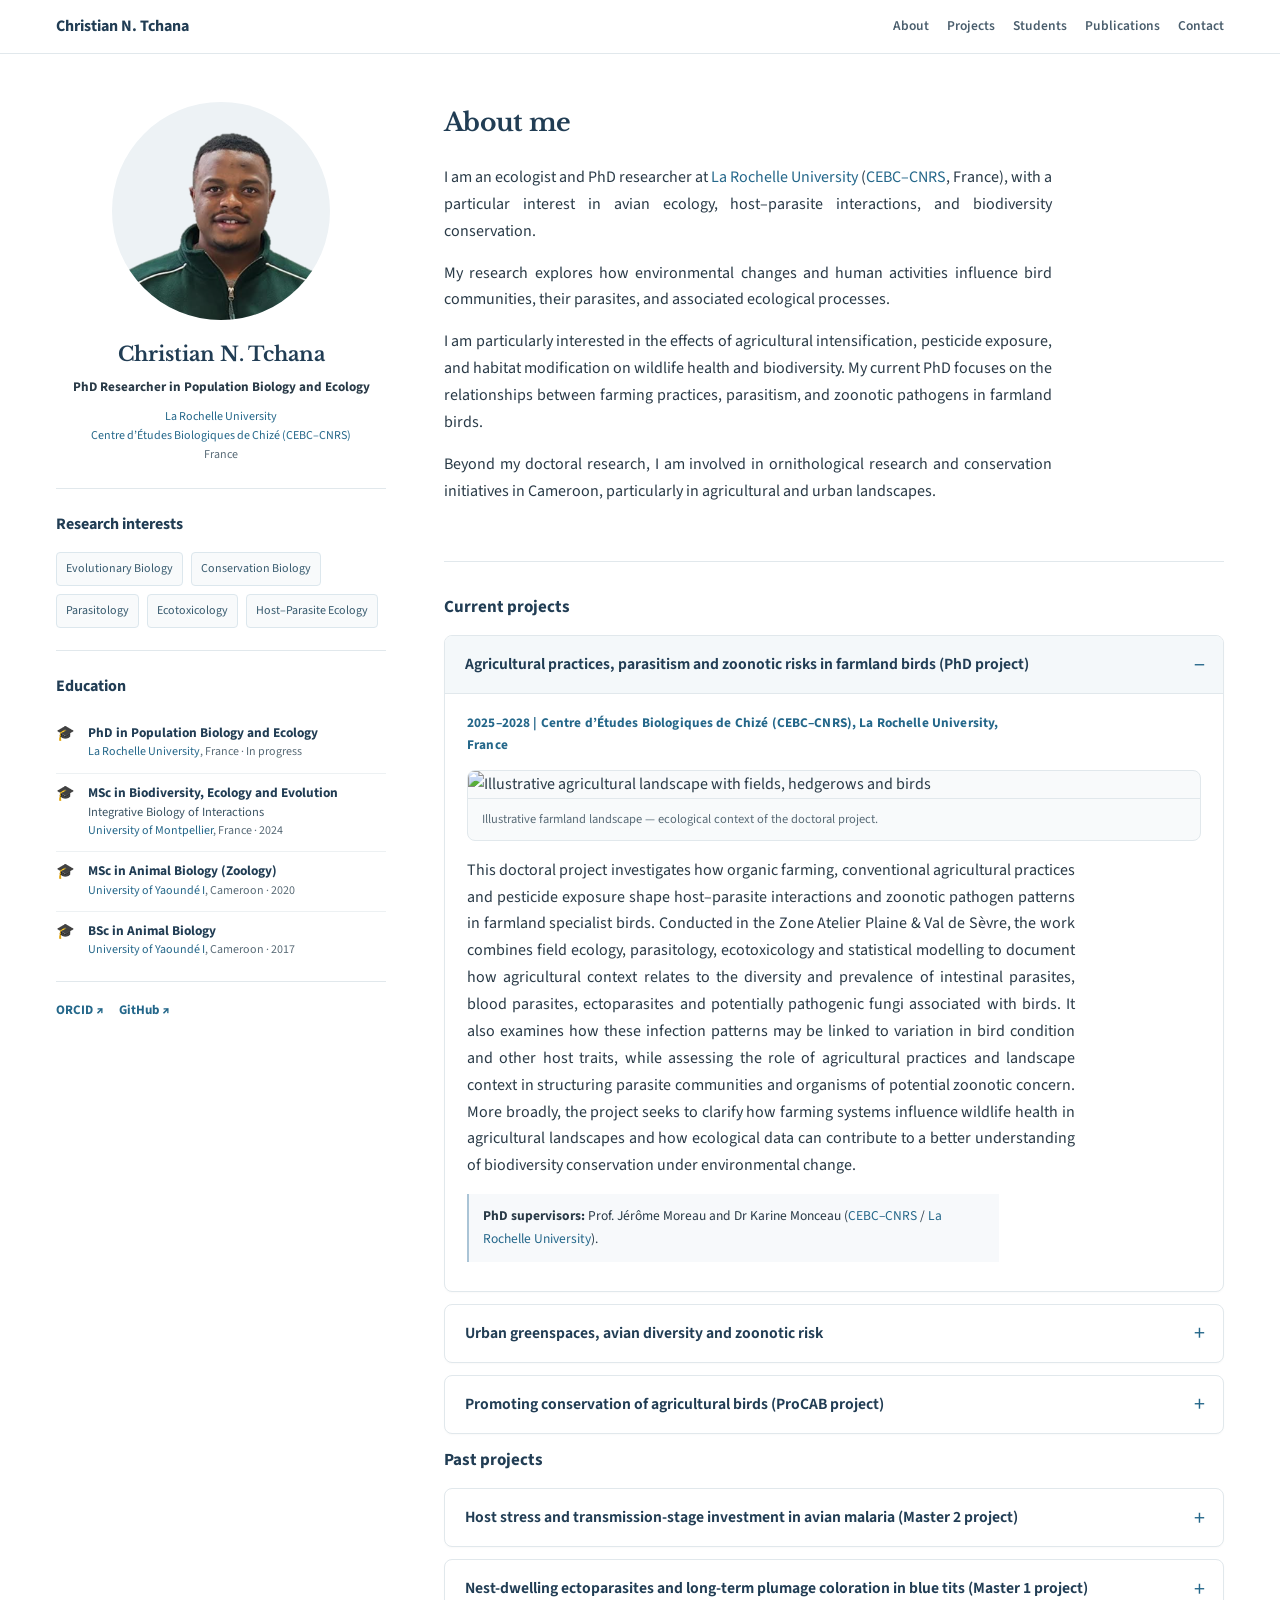
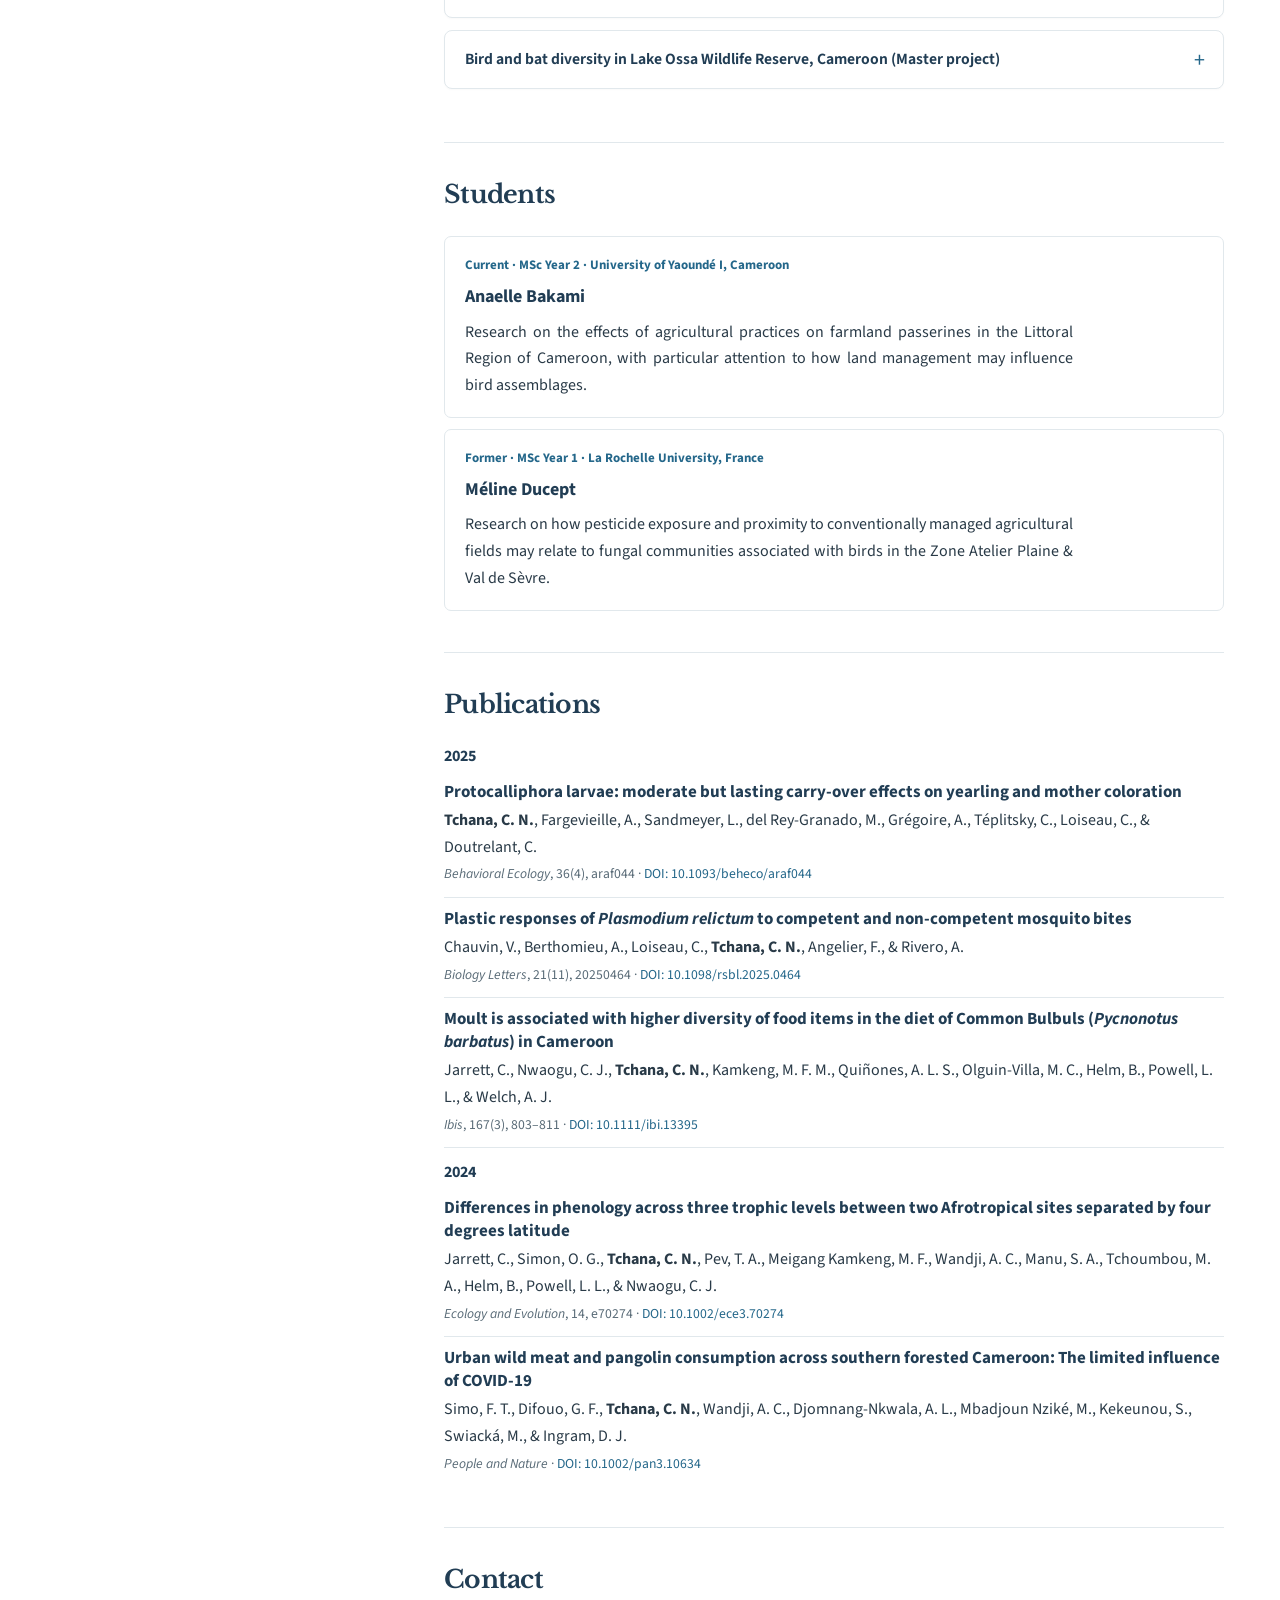
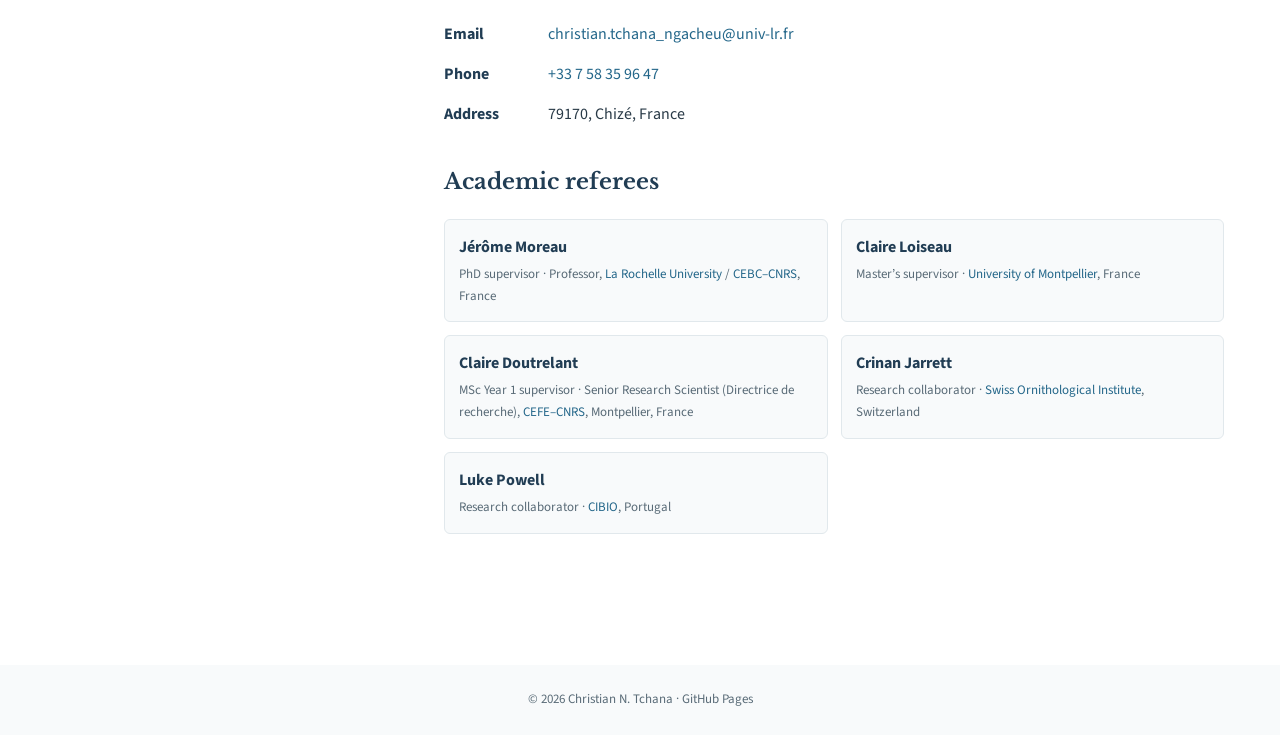
==== commit ea0dea6d: "Add files via upload" ====
--- a/index.html
+++ b/index.html
@@ -1,63 +1,237 @@
 <!DOCTYPE html>
-
-<html lang="en"><head><meta charset="utf-8"/><meta content="width=device-width,initial-scale=1" name="viewport"/>
-<meta content="Christian N. Tchana — PhD researcher in Population Biology and Ecology at La Rochelle University and the Centre d’Études Biologiques de Chizé (CEBC–CNRS). Research in avian ecology, parasitology, conservation and ecotoxicology." name="description"/>
-<title>Christian N. Tchana | Research</title><link href="style.css" rel="stylesheet"/><link href="https://fonts.googleapis.com" rel="preconnect"/><link crossorigin="" href="https://fonts.gstatic.com" rel="preconnect"/><link href="https://fonts.googleapis.com/css2?family=Source+Sans+3:wght@400;500;600;700&amp;family=Libre+Baskerville:wght@400;700&amp;display=swap" rel="stylesheet"/></head>
-<body><header class="top"><div class="top-inner"><a class="brand" href="#about">Christian N. Tchana</a><nav aria-label="Primary navigation"><a href="#about">About</a><a href="#projects">Projects</a><a href="#students">Students</a><a href="#publications">Publications</a><a href="#contact">Contact</a></nav></div></header>
-<div class="layout"><aside aria-label="Researcher profile" class="sidebar">
-<div class="portrait"><img alt="Portrait photograph of Christian N. Tchana" src="profile.png"/></div>
-<h1>Christian N. Tchana</h1><p class="role">PhD Researcher in Population Biology and Ecology</p><p class="affiliation"><span><a href="https://www.univ-larochelle.fr/" rel="noopener noreferrer" target="_blank">La Rochelle University</a></span><span><a href="https://www.cebc.cnrs.fr/" rel="noopener noreferrer" target="_blank">Centre d’Études Biologiques de Chizé (CEBC–CNRS)</a></span><span>France</span></p>
-<div class="aside-section"><h2>Research interests</h2><div class="keywords"><span>Evolutionary Biology</span><span>Conservation Biology</span><span>Parasitology</span><span>Ecotoxicology</span><span>Host–Parasite Ecology</span></div></div>
-<div class="aside-section"><h2>Education</h2>
-<ol class="education">
-<li><span class="edu-icon" aria-hidden="true">🎓</span><div class="edu-text"><strong>PhD in Population Biology and Ecology</strong><small><a href="https://www.univ-larochelle.fr/" target="_blank" rel="noopener noreferrer">La Rochelle University</a>, France</small></div></li>
-<li><span class="edu-icon" aria-hidden="true">🎓</span><div class="edu-text"><strong>MSc in Biodiversity, Ecology and Evolution</strong><span class="edu-specialty">Integrative Biology of Interactions</span><small><a href="https://www.umontpellier.fr/en/" target="_blank" rel="noopener noreferrer">University of Montpellier</a>, France</small></div></li>
-<li><span class="edu-icon" aria-hidden="true">🎓</span><div class="edu-text"><strong>MSc in Animal Biology (Zoology)</strong><small><a href="https://uy1.uninet.cm/" target="_blank" rel="noopener noreferrer">University of Yaoundé I</a>, Cameroon</small></div></li>
-<li><span class="edu-icon" aria-hidden="true">🎓</span><div class="edu-text"><strong>BSc in Animal Biology</strong><small><a href="https://uy1.uninet.cm/" target="_blank" rel="noopener noreferrer">University of Yaoundé I</a>, Cameroon</small></div></li>
-</ol></div>
-<div class="profile-links"><a href="https://orcid.org/0009-0006-7084-1261" rel="noopener noreferrer" target="_blank">ORCID ↗</a><a href="https://github.com/Christian-N-Tchana" rel="noopener noreferrer" target="_blank">GitHub ↗</a></div>
-</aside><main>
-<section id="about"><h2>About me</h2>
-<p>My doctoral research investigates how agricultural practices, particularly pesticide use and organic farming, shape host–parasite interactions and zoonotic risks in farmland specialist birds. By combining field ecology, parasitology, ecotoxicology, and statistical modelling, my PhD research aims to better understand how pesticide exposure influences parasitic infections and potential zoonotic risks.</p>
-<p>More broadly, I am interested in disease ecology, conservation biology, ecotoxicology, and how global environmental change affects wildlife health and pathogen transmission dynamics.</p></section>
-<section id="projects">
-<h3 class="group-heading">Current projects</h3>
-<details class="project" open=""><summary aria-label="Show or hide details for Agricultural practices, parasitism and zoonotic risks in farmland birds (PhD project)"><strong class="project-name">Agricultural practices, parasitism and zoonotic risks in farmland birds (PhD project)</strong></summary><div class="project-content"><p class="project-meta">2025–2028 | <a href="https://www.cebc.cnrs.fr/" rel="noopener noreferrer" target="_blank">Centre d’Études Biologiques de Chizé (CEBC–CNRS)</a>, <a href="https://www.univ-larochelle.fr/" rel="noopener noreferrer" target="_blank">La Rochelle University</a>, France</p>
-<p>My doctoral research, conducted at <a href="https://www.univ-larochelle.fr/" rel="noopener noreferrer" target="_blank">La Rochelle University</a> and the <a href="https://www.cebc.cnrs.fr/" rel="noopener noreferrer" target="_blank">Centre d’Études Biologiques de Chizé (CEBC–CNRS)</a>, examines how organic farming, conventional agricultural practices and pesticide exposure influence host–parasite interactions in birds associated with agricultural landscapes. The project is based in the Zone Atelier Plaine &amp; Val de Sèvre (western France), a long-term study system where agricultural practices and landscape characteristics can be linked to ecological measurements.</p>
-<p><strong>Axis 1 — Parasite communities and zoonotic agents.</strong> I investigate the diversity, prevalence and, where relevant, infection intensity of several groups of organisms associated with birds: intestinal parasites such as <i>Cryptosporidium</i>, potentially pathogenic or opportunistic fungi, blood parasites and ectoparasites. This axis also assesses whether agricultural context is associated with variation in organisms of potential zoonotic concern, while distinguishing pathogen detection from demonstrated transmission risk.</p>
-<p><strong>Axis 2 — Consequences for avian hosts.</strong> The second axis explores how infection and pesticide exposure, separately or together, may be associated with bird body condition and selected phenotypic or physiological traits. Combining field data, parasitological analyses, environmental exposure metrics and ecological modelling should help identify relationships among agricultural practices, parasite infections and wildlife health.</p>
-<p class="supervisors"><strong>PhD supervisors:</strong> Prof. Jérôme Moreau and Dr Karine Monceau (<a href="https://www.cebc.cnrs.fr/" rel="noopener noreferrer" target="_blank">CEBC–CNRS</a> / <a href="https://www.univ-larochelle.fr/" rel="noopener noreferrer" target="_blank">La Rochelle University</a>).</p></div></details>
-<details class="project"><summary aria-label="Expand urban greenspaces avian diversity and zoonotic risk project"><strong class="project-name">Urban greenspaces, avian diversity and zoonotic risk</strong></summary><div class="project-content"><p class="project-meta"><a href="https://uy1.uninet.cm/" rel="noopener noreferrer" target="_blank">University of Yaoundé I</a>, Yaoundé, Cameroon; research across urban green spaces</p>
-<p>The project aims to document variation in bird species richness, community composition and ecological characteristics among green spaces exposed to different levels of urban disturbance. It also examines avian parasites and selected agents of potential zoonotic importance to explore patterns of infection across bird species and habitats. Field sampling combines bird surveys and capture-based sampling, with parasitological analyses and ecological comparisons planned or under way.</p>
-<p>The research seeks to understand the biodiversity value of urban green spaces and the ecological factors associated with parasite infections, while distinguishing the detection of potentially zoonotic agents from demonstrated human transmission risk.</p><p class="supervisors"><strong>Collaborators and poster co-authors:</strong> Danielle Manewoung, Anaelle Bakami, Aures Yemdji, Litila Franc, Carmel Diffouo, Yollande Gueohada, Gabriella Ondoua and Sévilor Kekeunou.</p><figure id="urban-poster" class="poster-showcase" aria-label="Bird atlas from the University of Yaoundé I campus">
-<figcaption class="poster-overline">Preliminary project output · August 2026</figcaption>
-<div class="poster-title-row"><div><strong>Atlas of birds on the University of Yaoundé I campus</strong><span>43 species · 35 genera · 21 families · 6 orders</span></div></div>
-<a class="poster-image-link" href="assets/atlas-oiseaux-campus-yaounde.png" target="_blank" rel="noopener noreferrer" title="Open high-resolution poster image">
-<img class="poster-full" src="assets/atlas-oiseaux-campus-yaounde.png" loading="lazy" decoding="async" alt="Full ornithological atlas poster, showing the birds recorded on the University of Yaoundé I campus, their photographs and a map of sampling stations" width="2800" height="3959" />
-<span class="poster-zoom-hint">Click to enlarge ↗</span></a>
-<div class="poster-actions"><a class="poster-download" href="assets/atlas-oiseaux-campus-yaounde.pdf" download="Atlas_oiseaux_campus_Yaounde_I_2026.pdf">↓ Download full poster (PDF)</a><a class="poster-enlarge" href="assets/atlas-oiseaux-campus-yaounde.png" target="_blank" rel="noopener noreferrer">Open high-resolution image ↗</a></div>
-<p class="poster-context">Initial campus bird inventory from mist-net captures, presented as a visual atlas. The survey is a first contribution to the broader urban green-space research programme; it is not an exhaustive checklist or evidence of zoonotic transmission.</p>
-</figure></div></details><details class="project"><summary><strong class="project-name">Promoting conservation of agricultural birds (ProCAB project)</strong></summary><div class="project-content"><p class="project-meta">Littoral Region, Cameroon · <a href="https://uy1.uninet.cm/" rel="noopener noreferrer" target="_blank">University of Yaoundé I</a></p><p>This project explores how agricultural management affects farmland bird communities in the Littoral Region of Cameroon. Agricultural intensification, pesticide use and habitat simplification can alter the availability of food and nesting resources, while differences in shade-tree cover and vegetation structure may create contrasting conditions for birds across farms.</p><p>The project aims to describe farming practices and identify environmental pressures, assess bird richness and community composition across agricultural settings, and examine how habitat features and pesticide-management practices relate to bird assemblages. Field surveys and farmer interviews are intended to connect ecological observations with the local agricultural context. The research also supports capacity building through student participation and aims to inform feasible bird-friendly management and outreach.</p><p class="supervisors"><strong>Research collaborators:</strong> Daniella Manewoung, Crinan Jarrett and Anaelle Bakami.</p></div></details>
-<h3 class="group-heading">Past projects</h3>
-<details class="project"><summary aria-label="Show or hide details for Host stress and transmission-stage investment in avian malaria (Master 2 project)"><strong class="project-name">Host stress and transmission-stage investment in avian malaria (Master 2 project)</strong></summary><div class="project-content"><p class="project-meta">January–July 2024 | <a href="https://mivegec.fr/en" rel="noopener noreferrer" target="_blank">UMR MiVEGEC</a>, Montpellier, France</p>
-<p>For my second-year Master’s research project at <a href="https://mivegec.fr/en" rel="noopener noreferrer" target="_blank">UMR MiVEGEC</a>, I investigated how host physiological stress may alter within-host dynamics and transmission-related traits of the avian malaria parasite <i>Plasmodium relictum</i>, SGS1 lineage. The study used domestic canaries (<i>Serinus canaria</i>) as the vertebrate host model and focused on the effects of elevated corticosterone, a glucocorticoid involved in the physiological stress response.</p>
-<p>I examined several complementary components of parasite infection: total parasitaemia, gametocytaemia, the conversion of asexual parasites into gametocytes, and the relative production of male and female gametocytes. Considering these measures together makes it possible to distinguish changes in parasite abundance from changes in investment in transmissible stages. Particular attention was paid to gametocyte sex allocation because only gametocytes can continue the parasite life cycle following ingestion by an appropriate mosquito vector.</p>
-<p>The project combined an experimental host–parasite approach with parasitological measurements and the analysis of stress-related physiological variation. It contributed to my interest in how environmental conditions experienced by hosts can influence parasite life-history strategies and opportunities for transmission.</p>
-<p class="supervisors"><strong>Supervisors and research mentors:</strong> Ana Rivero, Claire Loiseau, Arnaud Berthomieu and Valentin Chauvin (<a href="https://mivegec.fr/en" rel="noopener noreferrer" target="_blank">UMR MiVEGEC</a>). <strong>Collaboration:</strong> Frédéric Angelier (<a href="https://www.cebc.cnrs.fr/" rel="noopener noreferrer" target="_blank">CEBC–CNRS</a>).</p></div></details>
-<details class="project"><summary aria-label="Show or hide details for Nest-dwelling ectoparasites and long-term plumage coloration in blue tits (Master 1 project)"><strong class="project-name">Nest-dwelling ectoparasites and long-term plumage coloration in blue tits (Master 1 project)</strong></summary><div class="project-content"><p class="project-meta">March–September 2023 | <a href="https://www.cefe.cnrs.fr/" rel="noopener noreferrer" target="_blank">UMR CEFE</a>, Montpellier, France</p>
-<p>During my first-year Master’s research project at the <a href="https://www.cefe.cnrs.fr/" rel="noopener noreferrer" target="_blank">Centre d’Écologie Fonctionnelle et Évolutive (CEFE)</a>, I examined the consequences of nest-dwelling, blood-feeding <i>Protocalliphora</i> larvae for blue tits (<i>Cyanistes caeruleus</i>) in Corsica. These parasites develop in nests and feed on nestlings, potentially affecting early growth and the acquisition of traits later expressed in adult plumage.</p>
-<p>The main objective was to investigate whether exposure during development leaves measurable carry-over effects on condition and coloration after fledging. The study also examined whether parasites encountered while breeding could influence adult parental coloration. We considered plumage traits with potential relevance for visual signalling, including yellow coloration and ultraviolet-blue crown coloration, and asked whether effects differed among offspring, mothers and fathers.</p>
-<p>The research linked field-based nest monitoring, ectoparasite load assessments and quantitative colour measurements. Results highlighted moderate but persistent associations between parasite exposure and certain coloration traits, with effects depending on age, sex or breeding context rather than being uniform across individuals.</p>
-<p class="supervisors"><strong>Supervisors:</strong> Claire Doutrelant, Claire Loiseau, Amélie Fargevieille and Lisa Sandmeyer (<a href="https://www.cefe.cnrs.fr/" rel="noopener noreferrer" target="_blank">UMR CEFE</a>, Montpellier).</p>
-<p><a href="https://doi.org/10.1093/beheco/araf044" rel="noopener noreferrer" target="_blank">Related publication ↗</a></p></div></details>
-<details class="project"><summary aria-label="Show or hide details for Bird and bat diversity in Lake Ossa Wildlife Reserve, Cameroon (Master project)"><strong class="project-name">Bird and bat diversity in Lake Ossa Wildlife Reserve, Cameroon (Master project)</strong></summary><div class="project-content"><p class="project-meta">August 2019–January 2020 | <a href="https://uy1.uninet.cm/" rel="noopener noreferrer" target="_blank">University of Yaoundé I</a>, Cameroon</p>
-<p>My Zoology Master’s research focused on bird and bat diversity in the Lake Ossa Wildlife Reserve, a wetland and forest-associated landscape in the Littoral Region of Cameroon. Birds and bats provide complementary perspectives on vertebrate biodiversity because they occupy partly overlapping habitats while differing in activity periods, mobility, foraging strategies and ecological roles.</p>
-<p>The project aimed to inventory both taxonomic groups, describe their assemblages and examine their ecological use of habitats, including possible dimensions of niche overlap. Field surveys included mist-netting and complementary observations, enabling the documentation of species occurrence, community structure and variation among sampled sites. By examining birds and bats within the same protected landscape, the study sought to contribute baseline knowledge relevant to local biodiversity assessment and conservation planning.</p>
-<p>The research also provided practical experience in tropical field ornithology, bat surveys and community-level biodiversity analysis. Such baseline surveys are particularly valuable in Central African ecosystems where biodiversity information remains incomplete and pressures on natural habitats are changing.</p>
-<p class="supervisors"><strong>Supervisors:</strong> Prof. Sévilor Kekeunou and Prof. Eric Moïse Bakwo Fils. <strong>Equipment support:</strong> IDEA WILD.</p></div></details>
-</section><section id="students"><h2>Students</h2><div class="student-grid"><article class="student"><div class="tag">Current · MSc Year 2 · <a href="https://uy1.uninet.cm/" rel="noopener noreferrer" target="_blank">University of Yaoundé I</a>, Cameroon</div><h3>Anaelle Bakami</h3><p>Research on the effects of agricultural practices on farmland passerines in the Littoral Region of Cameroon, with particular attention to how land management may influence bird assemblages.</p></article><article class="student"><div class="tag">Former · MSc Year 1 · <a href="https://www.univ-larochelle.fr/" rel="noopener noreferrer" target="_blank">La Rochelle University</a>, France</div><h3>Méline Ducept</h3><p>Research on how pesticide exposure and proximity to conventionally managed agricultural fields may relate to fungal communities associated with birds in the Zone Atelier Plaine &amp; Val de Sèvre.</p></article></div></section>
-<section id="publications"><h2>Publications</h2>
-<h3 class="year-heading">2025</h3><div class="cite-item"><div class="pub-title"><a href="https://doi.org/10.1093/beheco/araf044" rel="noopener" target="_blank">Protocalliphora larvae: moderate but lasting carry-over effects on yearling and mother coloration</a></div><div><strong>Tchana, C. N.</strong>, Fargevieille, A., Sandmeyer, L., del Rey-Granado, M., Grégoire, A., Téplitsky, C., Loiseau, C., &amp; Doutrelant, C.</div><div class="meta"><i>Behavioral Ecology</i>, 36(4), araf044 · <a href="https://doi.org/10.1093/beheco/araf044">DOI: 10.1093/beheco/araf044</a></div></div><div class="cite-item"><div class="pub-title"><a href="https://doi.org/10.1098/rsbl.2025.0464" rel="noopener" target="_blank">Plastic responses of <i>Plasmodium relictum</i> to competent and non-competent mosquito bites</a></div><div>Chauvin, V., Berthomieu, A., Loiseau, C., <strong>Tchana, C. N.</strong>, Angelier, F., &amp; Rivero, A.</div><div class="meta"><i>Biology Letters</i>, 21(11), 20250464 · <a href="https://doi.org/10.1098/rsbl.2025.0464">DOI: 10.1098/rsbl.2025.0464</a></div></div><div class="cite-item"><div class="pub-title"><a href="https://doi.org/10.1111/ibi.13395" rel="noopener" target="_blank">Moult is associated with higher diversity of food items in the diet of Common Bulbuls (<i>Pycnonotus barbatus</i>) in Cameroon</a></div><div>Jarrett, C., Nwaogu, C. J., <strong>Tchana, C. N.</strong>, Kamkeng, M. F. M., Quiñones, A. L. S., Olguin-Villa, M. C., Helm, B., Powell, L. L., &amp; Welch, A. J.</div><div class="meta"><i>Ibis</i>, 167(3), 803–811 · <a href="https://doi.org/10.1111/ibi.13395">DOI: 10.1111/ibi.13395</a></div></div><h3 class="year-heading">2024</h3><div class="cite-item"><div class="pub-title"><a href="https://doi.org/10.1002/ece3.70274" rel="noopener" target="_blank">Differences in phenology across three trophic levels between two Afrotropical sites separated by four degrees latitude</a></div><div>Jarrett, C., Simon, O. G., <strong>Tchana, C. N.</strong>, Pev, T. A., Meigang Kamkeng, M. F., Wandji, A. C., Manu, S. A., Tchoumbou, M. A., Helm, B., Powell, L. L., &amp; Nwaogu, C. J.</div><div class="meta"><i>Ecology and Evolution</i>, 14, e70274 · <a href="https://doi.org/10.1002/ece3.70274">DOI: 10.1002/ece3.70274</a></div></div><div class="cite-item"><div class="pub-title"><a href="https://doi.org/10.1002/pan3.10634" rel="noopener" target="_blank">Urban wild meat and pangolin consumption across southern forested Cameroon: The limited influence of COVID-19</a></div><div>Simo, F. T., Difouo, G. F., <strong>Tchana, C. N.</strong>, Wandji, A. C., Djomnang-Nkwala, A. L., Mbadjoun Nziké, M., Kekeunou, S., Swiacká, M., &amp; Ingram, D. J.</div><div class="meta"><i>People and Nature</i> · <a href="https://doi.org/10.1002/pan3.10634">DOI: 10.1002/pan3.10634</a></div></div></section>
-<section id="contact"><h2>Contact</h2>
-<div class="contact-list"><div><strong>Email</strong><a href="mailto:christian.tchana_ngacheu@univ-lr.fr">christian.tchana_ngacheu@univ-lr.fr</a></div><div><strong>Phone</strong><a href="tel:+33758359647">+33 7 58 35 96 47</a></div><div><strong>Affiliation</strong><span><a href="https://www.univ-larochelle.fr/" rel="noopener noreferrer" target="_blank">La Rochelle University</a> · <a href="https://www.cebc.cnrs.fr/" rel="noopener noreferrer" target="_blank">Centre d’Études Biologiques de Chizé (CEBC–CNRS)</a>, France</span></div></div>
-<h3 class="ref-heading">Academic referees</h3><div class="ref-grid"><div><strong>Jérôme Moreau</strong><span>PhD supervisor · Professor, <a href="https://www.univ-larochelle.fr/" rel="noopener noreferrer" target="_blank">La Rochelle University</a> / <a href="https://www.cebc.cnrs.fr/" rel="noopener noreferrer" target="_blank">CEBC–CNRS</a>, France</span></div><div><strong>Claire Loiseau</strong><span>Master’s supervisor · <a href="https://www.umontpellier.fr/en/" rel="noopener noreferrer" target="_blank">University of Montpellier</a>, France</span></div><div><strong>Claire Doutrelant</strong><span>MSc Year 1 supervisor · Senior Research Scientist (Directrice de recherche), <a href="https://www.cefe.cnrs.fr/" rel="noopener noreferrer" target="_blank">CEFE–CNRS</a>, Montpellier, France</span></div><div><strong>Crinan Jarrett</strong><span>Research collaborator · <a href="https://www.vogelwarte.ch/en/" rel="noopener noreferrer" target="_blank">Swiss Ornithological Institute</a>, Switzerland</span></div><div><strong>Luke Powell</strong><span>Research collaborator · <a href="https://www.cibio.up.pt/" rel="noopener noreferrer" target="_blank">CIBIO</a>, Portugal</span></div></div></section></main></div><footer>© 2026 Christian N. Tchana · GitHub Pages · Site revision 17 Oct 2026</footer></body></html>+<html lang="en">
+<head>
+  <meta charset="utf-8" />
+  <meta name="viewport" content="width=device-width,initial-scale=1" />
+  <meta name="description" content="Christian N. Tchana — ecologist and PhD researcher at La Rochelle University and CEBC–CNRS. Research in avian ecology, host–parasite interactions, biodiversity conservation and ecotoxicology." />
+  <title>Christian N. Tchana | Research</title>
+  <link rel="preconnect" href="https://fonts.googleapis.com" />
+  <link rel="preconnect" href="https://fonts.gstatic.com" crossorigin />
+  <link href="https://fonts.googleapis.com/css2?family=Source+Sans+3:wght@400;500;600;700&family=Libre+Baskerville:wght@400;700&display=swap" rel="stylesheet" />
+  <link rel="stylesheet" href="style.css" />
+</head>
+<body>
+<header class="top">
+  <div class="top-inner">
+    <a class="brand" href="#about">Christian N. Tchana</a>
+    <nav aria-label="Primary navigation">
+      <a href="#about">About</a>
+      <a href="#projects">Projects</a>
+      <a href="#students">Students</a>
+      <a href="#publications">Publications</a>
+      <a href="#contact">Contact</a>
+    </nav>
+  </div>
+</header>
+
+<div class="layout">
+  <aside class="sidebar" aria-label="Researcher profile">
+    <div class="portrait"><img src="profile.png" alt="Portrait photograph of Christian N. Tchana" /></div>
+    <h1>Christian N. Tchana</h1>
+    <p class="role">PhD Researcher in Population Biology and Ecology</p>
+    <p class="affiliation">
+      <span><a href="https://www.univ-larochelle.fr/" target="_blank" rel="noopener noreferrer">La Rochelle University</a></span>
+      <span><a href="https://www.cebc.cnrs.fr/" target="_blank" rel="noopener noreferrer">Centre d’Études Biologiques de Chizé (CEBC–CNRS)</a></span>
+      <span>France</span>
+    </p>
+
+    <div class="aside-section">
+      <h2>Research interests</h2>
+      <div class="keywords">
+        <span>Evolutionary Biology</span>
+        <span>Conservation Biology</span>
+        <span>Parasitology</span>
+        <span>Ecotoxicology</span>
+        <span>Host–Parasite Ecology</span>
+      </div>
+    </div>
+
+    <div class="aside-section">
+      <h2>Education</h2>
+      <ol class="education">
+        <li>
+          <span class="edu-icon" aria-hidden="true">🎓</span>
+          <div class="edu-text">
+            <strong>PhD in Population Biology and Ecology</strong>
+            <div class="edu-place"><a href="https://www.univ-larochelle.fr/" target="_blank" rel="noopener noreferrer">La Rochelle University</a>, France · <span>In progress</span></div>
+          </div>
+        </li>
+        <li>
+          <span class="edu-icon" aria-hidden="true">🎓</span>
+          <div class="edu-text">
+            <strong>MSc in Biodiversity, Ecology and Evolution</strong>
+            <span class="edu-specialty">Integrative Biology of Interactions</span>
+            <div class="edu-place"><a href="https://www.umontpellier.fr/en/" target="_blank" rel="noopener noreferrer">University of Montpellier</a>, France · <span>2024</span></div>
+          </div>
+        </li>
+        <li>
+          <span class="edu-icon" aria-hidden="true">🎓</span>
+          <div class="edu-text">
+            <strong>MSc in Animal Biology (Zoology)</strong>
+            <div class="edu-place"><a href="https://uy1.uninet.cm/" target="_blank" rel="noopener noreferrer">University of Yaoundé I</a>, Cameroon · <span>2020</span></div>
+          </div>
+        </li>
+        <li>
+          <span class="edu-icon" aria-hidden="true">🎓</span>
+          <div class="edu-text">
+            <strong>BSc in Animal Biology</strong>
+            <div class="edu-place"><a href="https://uy1.uninet.cm/" target="_blank" rel="noopener noreferrer">University of Yaoundé I</a>, Cameroon · <span>2017</span></div>
+          </div>
+        </li>
+      </ol>
+    </div>
+
+    <div class="profile-links">
+      <a href="https://orcid.org/0009-0006-7084-1261" target="_blank" rel="noopener noreferrer">ORCID ↗</a>
+      <a href="https://github.com/Christian-N-Tchana" target="_blank" rel="noopener noreferrer">GitHub ↗</a>
+    </div>
+  </aside>
+
+  <main>
+    <section id="about">
+      <h2>About me</h2>
+      <p>I am an ecologist and PhD researcher at <a href="https://www.univ-larochelle.fr/" target="_blank" rel="noopener noreferrer">La Rochelle University</a> (<a href="https://www.cebc.cnrs.fr/" target="_blank" rel="noopener noreferrer">CEBC–CNRS</a>, France), with a particular interest in avian ecology, host–parasite interactions, and biodiversity conservation.</p>
+      <p>My research explores how environmental changes and human activities influence bird communities, their parasites, and associated ecological processes.</p>
+      <p>I am particularly interested in the effects of agricultural intensification, pesticide exposure, and habitat modification on wildlife health and biodiversity. My current PhD focuses on the relationships between farming practices, parasitism, and zoonotic pathogens in farmland birds.</p>
+      <p>Beyond my doctoral research, I am involved in ornithological research and conservation initiatives in Cameroon, particularly in agricultural and urban landscapes.</p>
+    </section>
+
+    <section id="projects">
+      <h3 class="group-heading">Current projects</h3>
+
+      <details class="project" open>
+        <summary><strong class="project-name">Agricultural practices, parasitism and zoonotic risks in farmland birds (PhD project)</strong></summary>
+        <div class="project-content">
+          <p class="project-meta">2025–2028 | <a href="https://www.cebc.cnrs.fr/" target="_blank" rel="noopener noreferrer">Centre d’Études Biologiques de Chizé (CEBC–CNRS)</a>, <a href="https://www.univ-larochelle.fr/" target="_blank" rel="noopener noreferrer">La Rochelle University</a>, France</p>
+          <figure class="project-banner">
+            <img src="assets/phd-farmland-birds.svg" alt="Illustrative agricultural landscape with fields, hedgerows and birds" />
+            <figcaption>Illustrative farmland landscape — ecological context of the doctoral project.</figcaption>
+          </figure>
+          <p>This doctoral project investigates how organic farming, conventional agricultural practices and pesticide exposure shape host–parasite interactions and zoonotic pathogen patterns in farmland specialist birds. Conducted in the Zone Atelier Plaine &amp; Val de Sèvre, the work combines field ecology, parasitology, ecotoxicology and statistical modelling to document how agricultural context relates to the diversity and prevalence of intestinal parasites, blood parasites, ectoparasites and potentially pathogenic fungi associated with birds. It also examines how these infection patterns may be linked to variation in bird condition and other host traits, while assessing the role of agricultural practices and landscape context in structuring parasite communities and organisms of potential zoonotic concern. More broadly, the project seeks to clarify how farming systems influence wildlife health in agricultural landscapes and how ecological data can contribute to a better understanding of biodiversity conservation under environmental change.</p>
+          <p class="supervisors"><strong>PhD supervisors:</strong> Prof. Jérôme Moreau and Dr Karine Monceau (<a href="https://www.cebc.cnrs.fr/" target="_blank" rel="noopener noreferrer">CEBC–CNRS</a> / <a href="https://www.univ-larochelle.fr/" target="_blank" rel="noopener noreferrer">La Rochelle University</a>).</p>
+        </div>
+      </details>
+
+      <details class="project">
+        <summary><strong class="project-name">Urban greenspaces, avian diversity and zoonotic risk</strong></summary>
+        <div class="project-content">
+          <p class="project-meta"><a href="https://uy1.uninet.cm/" target="_blank" rel="noopener noreferrer">University of Yaoundé I</a>, Yaoundé, Cameroon; research across urban green spaces</p>
+          <p>The project aims to document variation in bird species richness, community composition and ecological characteristics among green spaces exposed to different levels of urban disturbance. It also examines avian parasites and selected agents of potential zoonotic importance to explore patterns of infection across bird species and habitats. Field sampling combines bird surveys and capture-based sampling, with parasitological analyses and ecological comparisons planned or under way.</p>
+          <p>The research seeks to understand the biodiversity value of urban green spaces and the ecological factors associated with parasite infections, while distinguishing the detection of potentially zoonotic agents from demonstrated human transmission risk.</p>
+          <p class="supervisors"><strong>Collaborators and poster co-authors:</strong> Danielle Manewoung, Anaelle Bakami, Aures Yemdji, Litila Franc, Carmel Diffouo, Yollande Gueohada, Gabriella Ondoua and Sévilor Kekeunou.</p>
+
+          <figure id="urban-poster" class="poster-showcase" aria-label="Bird atlas from the University of Yaoundé I campus">
+            <figcaption class="poster-overline">Preliminary project output · August 2026</figcaption>
+            <div class="poster-title-row">
+              <div>
+                <strong>Atlas of birds on the University of Yaoundé I campus</strong>
+                <span>43 species · 35 genera · 21 families · 6 orders</span>
+              </div>
+            </div>
+            <a class="poster-image-link" href="assets/atlas-oiseaux-campus-yaounde.png" target="_blank" rel="noopener noreferrer" title="Open high-resolution poster image">
+              <img class="poster-full" src="assets/atlas-oiseaux-campus-yaounde.png" loading="lazy" decoding="async" alt="Full ornithological atlas poster, showing the birds recorded on the University of Yaoundé I campus, their photographs and a map of sampling stations" />
+              <span class="poster-zoom-hint">Click to enlarge ↗</span>
+            </a>
+            <div class="poster-actions">
+              <a class="poster-download" href="assets/atlas-oiseaux-campus-yaounde.pdf" download="Atlas_oiseaux_campus_Yaounde_I_2026.pdf">↓ Download full poster (PDF)</a>
+              <a class="poster-enlarge" href="assets/atlas-oiseaux-campus-yaounde.png" target="_blank" rel="noopener noreferrer">Open high-resolution image ↗</a>
+            </div>
+            <p class="poster-context">Initial campus bird inventory from mist-net captures, presented as a visual atlas. The survey is a first contribution to the broader urban green-space research programme; it is not an exhaustive checklist or evidence of zoonotic transmission.</p>
+          </figure>
+        </div>
+      </details>
+
+      <details class="project">
+        <summary><strong class="project-name">Promoting conservation of agricultural birds (ProCAB project)</strong></summary>
+        <div class="project-content">
+          <p class="project-meta">Littoral Region, Cameroon · community-based farmland conservation research</p>
+          <p>This project examines how agricultural practices influence bird assemblages in farmland landscapes around Mount Manengouba in the Littoral Region of Cameroon. It combines bird surveys with information on crop management, pesticide use, shade cover and local perceptions, with the broader goal of identifying practices compatible with both agricultural production and bird conservation.</p>
+          <p>The project also has a strong applied dimension, aiming to generate locally relevant recommendations and strengthen dialogue with farmers and students on bird-friendly agricultural practices. It serves both as a research framework and as a conservation initiative linking ecological data, community engagement and training opportunities.</p>
+          <p class="supervisors"><strong>Collaborators:</strong> Daniella Manewoung, Crinan Jarrett, Anaelle Bakami, Prof. Sévilor Kekeunou and Dr Gonwouo Nono Legrand.</p>
+        </div>
+      </details>
+
+      <h3 class="group-heading">Past projects</h3>
+
+      <details class="project">
+        <summary><strong class="project-name">Host stress and transmission-stage investment in avian malaria (Master 2 project)</strong></summary>
+        <div class="project-content">
+          <p class="project-meta">January–July 2024 | <a href="https://mivegec.fr/en" target="_blank" rel="noopener noreferrer">UMR MiVEGEC</a>, Montpellier, France</p>
+          <p>During my second-year Master’s research project at <a href="https://mivegec.fr/en" target="_blank" rel="noopener noreferrer">UMR MiVEGEC</a>, I investigated how host stress may influence investment in transmission stages of avian malaria parasites. Using <i>Plasmodium relictum</i> and domestic canaries as a study model, the work examined variation in parasitaemia, gametocytaemia, conversion to transmission stages and sex allocation in response to experimentally elevated corticosterone.</p>
+          <p>The project explored how changes in the host physiological environment may affect parasite transmission strategies, with implications for disease ecology and host–parasite interactions. It combined experimental infection biology, parasitological measurements and ecological interpretation of parasite plasticity.</p>
+          <p class="supervisors"><strong>Supervisors:</strong> Ana Rivero, Claire Loiseau, Arnaud Berthomieu and Valentin Chauvin (<a href="https://mivegec.fr/en" target="_blank" rel="noopener noreferrer">UMR MiVEGEC</a>). <strong>Collaboration:</strong> Frédéric Angelier (<a href="https://www.cebc.cnrs.fr/" target="_blank" rel="noopener noreferrer">CEBC–CNRS</a>).</p>
+        </div>
+      </details>
+
+      <details class="project">
+        <summary><strong class="project-name">Nest-dwelling ectoparasites and long-term plumage coloration in blue tits (Master 1 project)</strong></summary>
+        <div class="project-content">
+          <p class="project-meta">March–September 2023 | <a href="https://www.cefe.cnrs.fr/" target="_blank" rel="noopener noreferrer">UMR CEFE</a>, Montpellier, France</p>
+          <p>During my first-year Master’s research project at the <a href="https://www.cefe.cnrs.fr/" target="_blank" rel="noopener noreferrer">Centre d’Écologie Fonctionnelle et Évolutive (CEFE)</a>, I examined the consequences of nest-dwelling, blood-feeding <i>Protocalliphora</i> larvae for blue tits (<i>Cyanistes caeruleus</i>) in Corsica. These parasites develop in nests and feed on nestlings, potentially affecting early growth and the acquisition of traits later expressed in adult plumage.</p>
+          <p>The main objective was to investigate whether exposure during development leaves measurable carry-over effects on condition and coloration after fledging. The study also examined whether parasites encountered while breeding could influence adult parental coloration. We considered plumage traits with potential relevance for visual signalling, including yellow coloration and ultraviolet-blue crown coloration, and asked whether effects differed among offspring, mothers and fathers.</p>
+          <p>The research linked field-based nest monitoring, ectoparasite load assessments and quantitative colour measurements. Results highlighted moderate but persistent associations between parasite exposure and certain coloration traits, with effects depending on age, sex or breeding context rather than being uniform across individuals.</p>
+          <p class="supervisors"><strong>Supervisors:</strong> Claire Doutrelant, Claire Loiseau, Amélie Fargevieille and Lisa Sandmeyer (<a href="https://www.cefe.cnrs.fr/" target="_blank" rel="noopener noreferrer">UMR CEFE</a>, Montpellier).</p>
+        </div>
+      </details>
+
+      <details class="project">
+        <summary><strong class="project-name">Bird and bat diversity in Lake Ossa Wildlife Reserve, Cameroon (Master project)</strong></summary>
+        <div class="project-content">
+          <p class="project-meta">August 2019–January 2020 | <a href="https://uy1.uninet.cm/" target="_blank" rel="noopener noreferrer">University of Yaoundé I</a>, Cameroon</p>
+          <p>My Zoology Master’s research focused on bird and bat diversity in the Lake Ossa Wildlife Reserve, a wetland and forest-associated landscape in the Littoral Region of Cameroon. Birds and bats provide complementary perspectives on vertebrate biodiversity because they occupy partly overlapping habitats while differing in activity periods, mobility, foraging strategies and ecological roles.</p>
+          <p>The project aimed to inventory both taxonomic groups, describe their assemblages and examine their ecological use of habitats, including possible dimensions of niche overlap. Field surveys included mist-netting and complementary observations, enabling the documentation of species occurrence, community structure and variation among sampled sites. By examining birds and bats within the same protected landscape, the study sought to contribute baseline knowledge relevant to local biodiversity assessment and conservation planning.</p>
+          <p>The research also provided practical experience in tropical field ornithology, bat surveys and community-level biodiversity analysis. Such baseline surveys are particularly valuable in Central African ecosystems where biodiversity information remains incomplete and pressures on natural habitats are changing.</p>
+          <p class="supervisors"><strong>Supervisors:</strong> Prof. Sévilor Kekeunou and Prof. Eric Moïse Bakwo Fils. <strong>Equipment support:</strong> IDEA WILD.</p>
+        </div>
+      </details>
+    </section>
+
+    <section id="students">
+      <h2>Students</h2>
+      <div class="student-grid">
+        <article class="student">
+          <div class="tag">Current · MSc Year 2 · <a href="https://uy1.uninet.cm/" target="_blank" rel="noopener noreferrer">University of Yaoundé I</a>, Cameroon</div>
+          <h3>Anaelle Bakami</h3>
+          <p>Research on the effects of agricultural practices on farmland passerines in the Littoral Region of Cameroon, with particular attention to how land management may influence bird assemblages.</p>
+        </article>
+        <article class="student">
+          <div class="tag">Former · MSc Year 1 · <a href="https://www.univ-larochelle.fr/" target="_blank" rel="noopener noreferrer">La Rochelle University</a>, France</div>
+          <h3>Méline Ducept</h3>
+          <p>Research on how pesticide exposure and proximity to conventionally managed agricultural fields may relate to fungal communities associated with birds in the Zone Atelier Plaine &amp; Val de Sèvre.</p>
+        </article>
+      </div>
+    </section>
+
+    <section id="publications">
+      <h2>Publications</h2>
+      <h3 class="year-heading">2025</h3>
+      <div class="cite-item"><div class="pub-title"><a href="https://doi.org/10.1093/beheco/araf044" target="_blank" rel="noopener noreferrer">Protocalliphora larvae: moderate but lasting carry-over effects on yearling and mother coloration</a></div><div><strong>Tchana, C. N.</strong>, Fargevieille, A., Sandmeyer, L., del Rey-Granado, M., Grégoire, A., Téplitsky, C., Loiseau, C., &amp; Doutrelant, C.</div><div class="meta"><i>Behavioral Ecology</i>, 36(4), araf044 · <a href="https://doi.org/10.1093/beheco/araf044" target="_blank" rel="noopener noreferrer">DOI: 10.1093/beheco/araf044</a></div></div>
+      <div class="cite-item"><div class="pub-title"><a href="https://doi.org/10.1098/rsbl.2025.0464" target="_blank" rel="noopener noreferrer">Plastic responses of <i>Plasmodium relictum</i> to competent and non-competent mosquito bites</a></div><div>Chauvin, V., Berthomieu, A., Loiseau, C., <strong>Tchana, C. N.</strong>, Angelier, F., &amp; Rivero, A.</div><div class="meta"><i>Biology Letters</i>, 21(11), 20250464 · <a href="https://doi.org/10.1098/rsbl.2025.0464" target="_blank" rel="noopener noreferrer">DOI: 10.1098/rsbl.2025.0464</a></div></div>
+      <div class="cite-item"><div class="pub-title"><a href="https://doi.org/10.1111/ibi.13395" target="_blank" rel="noopener noreferrer">Moult is associated with higher diversity of food items in the diet of Common Bulbuls (<i>Pycnonotus barbatus</i>) in Cameroon</a></div><div>Jarrett, C., Nwaogu, C. J., <strong>Tchana, C. N.</strong>, Kamkeng, M. F. M., Quiñones, A. L. S., Olguin-Villa, M. C., Helm, B., Powell, L. L., &amp; Welch, A. J.</div><div class="meta"><i>Ibis</i>, 167(3), 803–811 · <a href="https://doi.org/10.1111/ibi.13395" target="_blank" rel="noopener noreferrer">DOI: 10.1111/ibi.13395</a></div></div>
+      <h3 class="year-heading">2024</h3>
+      <div class="cite-item"><div class="pub-title"><a href="https://doi.org/10.1002/ece3.70274" target="_blank" rel="noopener noreferrer">Differences in phenology across three trophic levels between two Afrotropical sites separated by four degrees latitude</a></div><div>Jarrett, C., Simon, O. G., <strong>Tchana, C. N.</strong>, Pev, T. A., Meigang Kamkeng, M. F., Wandji, A. C., Manu, S. A., Tchoumbou, M. A., Helm, B., Powell, L. L., &amp; Nwaogu, C. J.</div><div class="meta"><i>Ecology and Evolution</i>, 14, e70274 · <a href="https://doi.org/10.1002/ece3.70274" target="_blank" rel="noopener noreferrer">DOI: 10.1002/ece3.70274</a></div></div>
+      <div class="cite-item"><div class="pub-title"><a href="https://doi.org/10.1002/pan3.10634" target="_blank" rel="noopener noreferrer">Urban wild meat and pangolin consumption across southern forested Cameroon: The limited influence of COVID-19</a></div><div>Simo, F. T., Difouo, G. F., <strong>Tchana, C. N.</strong>, Wandji, A. C., Djomnang-Nkwala, A. L., Mbadjoun Nziké, M., Kekeunou, S., Swiacká, M., &amp; Ingram, D. J.</div><div class="meta"><i>People and Nature</i> · <a href="https://doi.org/10.1002/pan3.10634" target="_blank" rel="noopener noreferrer">DOI: 10.1002/pan3.10634</a></div></div>
+    </section>
+
+    <section id="contact">
+      <h2>Contact</h2>
+      <div class="contact-list">
+        <div><strong>Email</strong><a href="mailto:christian.tchana_ngacheu@univ-lr.fr">christian.tchana_ngacheu@univ-lr.fr</a></div>
+        <div><strong>Phone</strong><a href="tel:+33758359647">+33 7 58 35 96 47</a></div>
+        <div><strong>Address</strong><span>79170, Chizé, France</span></div>
+      </div>
+      <h3 class="ref-heading">Academic referees</h3>
+      <div class="ref-grid">
+        <div><strong>Jérôme Moreau</strong><span>PhD supervisor · Professor, <a href="https://www.univ-larochelle.fr/" target="_blank" rel="noopener noreferrer">La Rochelle University</a> / <a href="https://www.cebc.cnrs.fr/" target="_blank" rel="noopener noreferrer">CEBC–CNRS</a>, France</span></div>
+        <div><strong>Claire Loiseau</strong><span>Master’s supervisor · <a href="https://www.umontpellier.fr/en/" target="_blank" rel="noopener noreferrer">University of Montpellier</a>, France</span></div>
+        <div><strong>Claire Doutrelant</strong><span>MSc Year 1 supervisor · Senior Research Scientist (Directrice de recherche), <a href="https://www.cefe.cnrs.fr/" target="_blank" rel="noopener noreferrer">CEFE–CNRS</a>, Montpellier, France</span></div>
+        <div><strong>Crinan Jarrett</strong><span>Research collaborator · <a href="https://www.vogelwarte.ch/en/" target="_blank" rel="noopener noreferrer">Swiss Ornithological Institute</a>, Switzerland</span></div>
+        <div><strong>Luke Powell</strong><span>Research collaborator · <a href="https://www.cibio.up.pt/" target="_blank" rel="noopener noreferrer">CIBIO</a>, Portugal</span></div>
+      </div>
+    </section>
+  </main>
+</div>
+
+<footer>© 2026 Christian N. Tchana · GitHub Pages</footer>
+</body>
+</html>
--- a/style.css
+++ b/style.css
@@ -1,176 +1,96 @@
- :root{--ink:#253646;--navy:#183c58;--blue:#176b97;--line:#e2e9ef;--muted:#657482;--paper:#fff;--soft:#f6f9fb}
-*{box-sizing:border-box}html{scroll-behavior:smooth;scroll-padding-top:90px}body{margin:0;background:var(--paper);color:var(--ink);font:16px/1.72 -apple-system,BlinkMacSystemFont,"Segoe UI",Arial,sans-serif}a{color:var(--blue);text-decoration:none}a:hover{text-decoration:underline}h1,h2,h3,h4{line-height:1.26;color:var(--navy)}.top{position:sticky;top:0;background:#ffffffed;backdrop-filter:blur(10px);border-bottom:1px solid var(--line);z-index:10}.top-inner{max-width:1200px;margin:auto;display:flex;justify-content:space-between;align-items:center;padding:16px 25px;gap:20px}.brand{font-size:17px;color:var(--navy);font-weight:750}.top nav{display:flex;gap:25px;flex-wrap:wrap}.top nav a{font-size:14px;font-weight:600;color:#495c6b}.layout{max-width:1200px;margin:0 auto;padding:58px 25px 100px;display:grid;grid-template-columns:285px minmax(0,1fr);gap:75px}.sidebar{align-self:start}.portrait{height:238px;width:238px;background:#eaf0f3;border-radius:50%;overflow:hidden;margin:0 auto 22px;display:flex;justify-content:center;align-items:flex-end}.portrait img{width:100%;height:100%;object-fit:contain;object-position:center bottom;transform:scale(1.10);transform-origin:center bottom}.sidebar h1{text-align:center;font-size:24px;margin:0 0 8px}.role{text-align:center;font-size:14px;font-weight:650;color:var(--ink);line-height:1.5;margin:0 0 9px}.affiliation{text-align:center;font-size:13px;line-height:1.55;color:var(--muted);margin:0 0 25px}.aside-section{padding:24px 0;border-top:1px solid var(--line)}.aside-section h2{font-size:17px;margin:0 0 14px}.keywords{display:flex;flex-wrap:wrap;gap:7px}.keywords span{font-size:12px;border:1px solid #dce7ed;border-radius:4px;background:var(--soft);padding:5px 9px;color:#375a6e}.education{list-style:none;margin:0;padding:0}.education li{font-size:13px;line-height:1.48;padding:0 0 16px;margin:0 0 16px;border-bottom:1px solid #edf1f3}.education li:last-child{margin-bottom:0;border:0;padding:0}.education strong{font-size:13px;color:var(--navy)}.education small{font-size:12px;color:var(--muted)}.profile-links{border-top:1px solid var(--line);padding-top:18px;display:flex;gap:15px;font-size:13px;font-weight:700}main{min-width:0}main section{padding:37px 0 46px;border-bottom:1px solid var(--line)}main section:first-child{padding-top:0}main section:last-child{border:0}.eyebrow{text-transform:uppercase;letter-spacing:.14em;font-size:11px;font-weight:800;color:#387c95}main h2{font-size:clamp(27px,3vw,35px);margin:7px 0 22px}main p{margin:0 0 16px}.group-heading{font-size:20px;margin:30px 0 13px}.project{border-left:3px solid #dce7ef;padding:4px 0 13px 18px;margin:0 0 20px}.project h4{font-size:18px;margin:4px 0 10px}.project p{margin:0;color:#4a5a66}.tag{font-size:12px;color:#427c93;font-weight:700}.count{font-size:16px;color:var(--muted);font-weight:500}.note,.muted{font-size:14px;color:var(--muted)}.cite-item{border-bottom:1px solid var(--line);padding:18px 0}.cite-item:last-child{border:0}.cite-item .sub{text-transform:uppercase;letter-spacing:.05em;color:#42758b;font-size:12px;font-weight:750}.pub-title{font-size:17px;font-weight:750;line-height:1.45;margin:6px 0}.cite-item .meta{color:var(--muted);font-size:14px;margin-top:5px}.tag:not(.project .tag){display:inline-block}.cite-item .tag{background:#e7f3ec;color:#206c51;border-radius:3px;padding:1px 6px;margin-left:7px}.contact-list{display:grid;gap:13px;margin-bottom:42px}.contact-list>div{display:grid;grid-template-columns:90px minmax(0,1fr);gap:14px}.contact-list strong{color:var(--navy)}.contact-list a{overflow-wrap:anywhere}.ref-heading{font-size:22px;margin:10px 0 18px}.ref-grid{display:grid;grid-template-columns:repeat(2,minmax(0,1fr));gap:13px}.ref-grid>div{background:var(--soft);padding:17px;border:1px solid var(--line);border-radius:4px}.ref-grid strong{display:block}.ref-grid span{display:block;color:var(--muted);font-size:13px;margin-top:3px}footer{font-size:13px;color:var(--muted);text-align:center;background:var(--soft);padding:25px 15px}@media(max-width:900px){.layout{grid-template-columns:240px minmax(0,1fr);gap:30px}.portrait{height:210px;width:210px}}@media(max-width:690px){.top-inner{display:block}.top nav{margin-top:8px;gap:16px}.layout{display:block;padding:32px 20px 55px}.sidebar{max-width:500px;margin:0 auto 40px}.aside-section{padding:20px 0}.portrait{width:205px;height:205px}.ref-grid{grid-template-columns:1fr}main section{padding:32px 0}.contact-list>div{grid-template-columns:1fr;gap:1px}}
 
-/* Academic refinements — October 2026 */
-body{font-family:Inter,"Segoe UI",Arial,sans-serif;font-size:15px;line-height:1.76}
-main p,.project-content p,.student p {text-align:justify;text-justify:inter-word;hyphens:auto}
-main h2{font-size:clamp(23px,2.3vw,29px);letter-spacing:-.025em;margin-bottom:17px}
-.group-heading{font-size:17px;margin:29px 0 16px}
-.sidebar h1{font-size:21px;letter-spacing:-.015em}
-.aside-section h2{font-size:16px}
-.top nav{gap:18px}
-.layout{grid-template-columns:300px minmax(0,1fr);gap:58px}
-.portrait{width:232px;height:232px;align-items:center}
-.portrait img{width:100%;height:100%;object-fit:cover;object-position:50% 35%;transform:none}
-.role{font-size:13.5px;line-height:1.45}
-.affiliation{font-size:12.5px;line-height:1.45;display:flex;flex-direction:column;gap:2px;white-space:nowrap}
-.project{border:1px solid var(--line);border-left:3px solid #bfd0dd;border-radius:5px;margin:0 0 12px;padding:0;background:#fff}
-.project summary{cursor:pointer;list-style:none;position:relative;padding:17px 46px 17px 19px}
+:root{
+  --ink:#293a47;
+  --navy:#213d54;
+  --blue:#24678a;
+  --line:#e1e8ec;
+  --muted:#596b77;
+  --paper:#fff;
+  --soft:#f8fafb;
+}
+*{box-sizing:border-box}
+html{scroll-behavior:smooth;scroll-padding-top:85px}
+body{margin:0;background:var(--paper);color:var(--ink);font-family:"Source Sans 3","Segoe UI",Arial,sans-serif;font-size:16px;line-height:1.68;-webkit-font-smoothing:antialiased}
+a{color:var(--blue);text-decoration:none}
+a:hover{text-decoration:underline;text-underline-offset:3px}
+img{max-width:100%;display:block}
+.top{position:sticky;top:0;z-index:10;background:rgba(255,255,255,.94);backdrop-filter:blur(8px);border-bottom:1px solid var(--line)}
+.top-inner{max-width:1220px;margin:0 auto;padding:13px 26px;display:flex;justify-content:space-between;align-items:center;gap:20px}
+.brand{font-size:16px;font-weight:700;color:var(--navy)}
+.top nav{display:flex;gap:18px;flex-wrap:wrap}
+.top nav a{font-size:13.5px;font-weight:600;color:#4a5e6d}
+.layout{max-width:1220px;margin:0 auto;padding:48px 26px 90px;display:grid;grid-template-columns:330px minmax(0,1fr);gap:58px}
+.sidebar{min-width:0;align-self:start}
+.portrait{width:218px;height:218px;border-radius:50%;overflow:hidden;background:#edf2f5;margin:0 auto 20px}
+.portrait img{width:100%;height:100%;object-fit:cover;object-position:50% 34%}
+.sidebar h1{font-family:"Libre Baskerville",Georgia,serif;font-size:20px;line-height:1.45;text-align:center;color:var(--navy);margin:0 0 8px}
+.role{font-size:13.2px;line-height:1.5;text-align:center;font-weight:700;margin:0 0 10px}
+.affiliation{font-size:12px;line-height:1.6;color:var(--muted);text-align:center;margin:0 0 24px}
+.affiliation span{display:block;white-space:nowrap}
+.aside-section{padding:22px 0;border-top:1px solid var(--line)}
+.aside-section h2{font-size:16px;margin:0 0 14px;color:var(--navy)}
+.keywords{display:flex;flex-wrap:wrap;gap:8px}
+.keywords span{font-size:12px;padding:6px 9px;border-radius:4px;border:1px solid #dce7ed;background:var(--soft);color:#375a6e}
+.education{list-style:none;margin:0;padding:0}
+.education li{display:grid;grid-template-columns:22px minmax(0,1fr);gap:10px;align-items:start;padding:10px 0 12px;border-bottom:1px solid #edf1f3}
+.education li:last-child{border-bottom:0;padding-bottom:0}
+.edu-icon{font-size:15px;line-height:1.2;transform:translateY(1px)}
+.edu-text strong{display:block;font-size:13.4px;color:var(--navy);line-height:1.35;margin-bottom:2px}
+.edu-specialty{display:block;font-size:12.5px;color:#3d5564;line-height:1.35;margin-bottom:2px}
+.edu-place{font-size:12px;color:var(--muted);line-height:1.38}
+.profile-links{border-top:1px solid var(--line);padding-top:18px;display:flex;gap:15px;font-size:13px;font-weight:700}
+main{min-width:0}
+main section{padding:31px 0 41px;border-bottom:1px solid var(--line);scroll-margin-top:85px}
+main section:first-child{padding-top:0}
+main section:last-child{border-bottom:0}
+main h2{font-family:"Libre Baskerville",Georgia,serif;font-size:clamp(21px,2vw,25px);font-weight:700;letter-spacing:-.03em;color:var(--navy);margin:0 0 20px}
+main p,.project-content p,.student p{text-align:justify;text-align-last:left;text-justify:inter-word;hyphens:none;overflow-wrap:normal;word-break:normal}
+main p{margin:0 0 15px;max-width:76ch}
+.group-heading{font-size:17px;color:var(--navy);margin:0 0 14px}
+.project{border:1px solid var(--line);border-radius:8px;overflow:hidden;box-shadow:0 1px 2px rgba(15,37,54,.025);margin:0 0 12px;background:#fff}
+.project summary{list-style:none;cursor:pointer;user-select:none;padding:17px 48px 17px 20px;position:relative;display:flex;align-items:center;min-height:56px}
 .project summary::-webkit-details-marker{display:none}
-.project summary::after{content:'+';position:absolute;right:18px;top:23px;font-size:21px;font-weight:400;color:var(--blue)}
+.project summary:hover{background:#f5f9fb}
+.project summary::after{content:'+';position:absolute;right:18px;top:50%;transform:translateY(-50%);font-size:22px;color:var(--blue)}
 .project[open] summary::after{content:'−'}
-.project summary:focus-visible{outline:2px solid var(--blue);outline-offset:2px}
-.project summary strong{display:block;font-size:16px;line-height:1.4;color:var(--navy);margin-top:4px}
-.project[open] summary{background:var(--soft);border-bottom:1px solid var(--line)}
-.project-content{padding:18px 20px 13px}
-.project-content p{color:#3d5060;margin:0 0 16px}
-.project-content .supervisors{background:#f7f9fb;padding:11px 14px;border-left:2px solid #aac4d6;font-size:13.5px;text-align:left}
-.intro{color:var(--muted)}
-.student-grid{display:grid;grid-template-columns:repeat(2,minmax(0,1fr));gap:16px}
-.student{border:1px solid var(--line);border-radius:5px;padding:20px;background:var(--soft)}
-.student h3{font-size:17px;margin:6px 0 9px}
-.student p{font-size:14px;margin-bottom:0}
-.ref-grid>div{padding:14px}
-@media(max-width:980px){.layout{grid-template-columns:245px minmax(0,1fr);gap:30px}.portrait{width:205px;height:205px}.affiliation{font-size:11px}}
-@media(max-width:690px){.layout{display:block}.sidebar{max-width:460px}.affiliation{font-size:12.5px}.student-grid{grid-template-columns:1fr}.top nav{gap:10px}.top nav a{font-size:12px}}
-
-/* Refined editorial design, October 2026 */
-:root{--ink:#293a47;--navy:#213d54;--blue:#24678a;--line:#e1e8ec;--muted:#596b77;--soft:#f8fafb}
-body{font-family:"Source Sans 3", "Segoe UI", sans-serif;font-size:16px;line-height:1.69;-webkit-font-smoothing:antialiased}
-.layout{max-width:1150px;grid-template-columns:272px minmax(0,1fr);gap:66px;padding-top:48px}
-.top-inner{max-width:1150px;padding-block:13px}
-.top nav a{font-size:13.5px;transition:color .2s ease}
-main h2{font-family:"Libre Baskerville",Georgia,serif;font-size:clamp(21px,2vw,25px);font-weight:700;letter-spacing:-.03em;margin:0 0 20px}
-main h3,.ref-heading{font-size:17px}
-main section{padding:31px 0 41px;scroll-margin-top:85px}
-main section:first-child{padding-top:0}
-main p,.project-content p,.student p{text-align:justify;text-align-last:left;text-justify:inter-word;hyphens:auto;overflow-wrap:break-word}
-main p{max-width:75ch}
-.project{border:1px solid var(--line);border-radius:8px;overflow:hidden;box-shadow:0 1px 2px rgba(15,37,54,.025);transition:border-color .2s ease,box-shadow .2s ease}
-.project:hover{border-color:#bad0de;box-shadow:0 4px 16px rgba(20,53,73,.045)}
-.project summary{padding:17px 47px 17px 20px;min-height:56px;display:flex;align-items:center}
-.project summary:hover{background:#f5f9fb}
-.project summary::after{top:50%;transform:translateY(-50%);font-size:22px}
-.project summary .project-name{font-size:15.7px;font-weight:650;color:var(--navy);line-height:1.47;margin:0}
-.project[open] summary{background:#f4f8fa}
-.project-content{padding:19px 23px 9px}
-.project-content p{max-width:none}
-.project-content .project-meta{font-size:13.3px;font-weight:700;letter-spacing:.012em;color:var(--blue);text-align:left;margin-bottom:13px}
-.group-heading{font-size:16px;margin:27px 0 14px}
-.cite-item{padding:19px 0 21px}
-.pub-title{font-size:17px;line-height:1.49;margin:0 0 7px;font-weight:700}
-.pub-title a{color:var(--navy);text-decoration:none}
-.pub-title a:hover{color:var(--blue);text-decoration:underline;text-underline-offset:3px}
-.cite-item .tag{font-family:"Source Sans 3",sans-serif;font-size:11px;vertical-align:middle;white-space:nowrap}
-.cite-item .meta{font-size:13.7px;line-height:1.55;margin-top:6px}
-.student-grid{grid-template-columns:1fr;gap:11px}
-.student{padding:18px 20px;background:#fff;border-radius:7px}
-.student h3{margin:4px 0 6px}
-.student p{max-width:none}
-.sidebar h1{font-family:"Libre Baskerville",Georgia,serif;font-size:19px;line-height:1.45}
-.role{font-size:13.4px}
-.affiliation{white-space:normal;font-size:12.5px}
-.affiliation span{display:block}
-.portrait{width:218px;height:218px}
-.portrait img{object-fit:cover;object-position:center 28%}
-.keywords span{font-size:11.8px}
-.ref-grid>div{border-radius:6px;background:#fff}
-:focus-visible{outline:2px solid var(--blue);outline-offset:3px}
-@media(max-width:980px){.layout{grid-template-columns:235px minmax(0,1fr);gap:32px}.portrait{height:194px;width:194px}}
-@media(max-width:690px){.layout{display:block;padding:26px 21px 60px}.top-inner{padding:11px 18px}.top nav{flex-wrap:nowrap;overflow-x:auto;gap:17px;padding-bottom:6px}.top nav a{white-space:nowrap}.brand{font-size:15px}.sidebar{margin-bottom:34px}.portrait{height:192px;width:192px}main section{padding-block:28px 35px}main p,.project-content p,.student p{text-align:justify;hyphens:auto}.project-content{padding:16px 16px 7px}.project summary{padding-left:15px} .project summary .project-name{font-size:14.5px}}
-@media(prefers-reduced-motion:reduce){html{scroll-behavior:auto}.project,.top nav a{transition:none}}
-
-/* Final academic identity and usability adjustments */
-.layout{max-width:1220px;grid-template-columns:330px minmax(0,1fr);gap:58px}
-.sidebar{min-width:0}
-.sidebar h1{font-size:20px}
-.role{font-size:13.2px;line-height:1.52;max-width:310px;margin-left:auto;margin-right:auto}
-.affiliation{font-size:11.7px;line-height:1.62;letter-spacing:-.14px;text-align:center;display:flex;flex-direction:column;gap:0;margin:8px auto 25px}
-.affiliation span{display:block;white-space:nowrap}
-.portrait img{object-fit:cover;object-position:50% 34%}
-main p,.project-content p,.student p{text-align:justify;text-justify:inter-word;hyphens:auto}
-.project-content p:last-child{margin-bottom:13px}
-.project summary{user-select:none}
-.project summary:focus-visible{outline-offset:-3px}
-@media(max-width:1000px){.layout{grid-template-columns:295px minmax(0,1fr);gap:34px}.affiliation{font-size:10.7px}}
-@media(max-width:720px){.layout{display:block}.sidebar{max-width:510px}.affiliation{font-size:11.7px}}
-@media(max-width:390px){.affiliation{font-size:10.3px}}
-
-/* Final refinements */
-body, .project-content p, #about p, .student p {hyphens:auto;}
-p:not(.role):not(.affiliation):not(.project-meta), .project-content p {text-align:justify;text-justify:inter-word;}
-.project summary {cursor:pointer;}
-.year-heading {font-size:1.12rem; margin:2.1rem 0 .7rem; color:#20394c; font-weight:700;}
-.student-photo-placeholder {width:94px;height:94px;border-radius:14px;background:#edf1f4;border:1px dashed #a6b5c3;display:flex;align-items:center;justify-content:center;color:#657584;text-align:center;font-size:.8rem;margin:.7rem 0 1rem;padding:.7rem;}
-.poster-placeholder {margin-top:1.2rem;background:#f3f7f8;border:1px dashed #b5c8d0;border-radius:8px;padding:.75rem 1rem;}
-.quiet {color:#687787;}
-.project-content a,.education a,.affiliation a,.ref-grid a,.student a {color:inherit;text-decoration:underline;text-decoration-color:#bdcbd4;text-underline-offset:3px;}
-.project-content a:hover,.education a:hover,.affiliation a:hover,.ref-grid a:hover,.student a:hover {color:#1b6288;}
-.sidebar .affiliation span {display:block;}
-@media (max-width:650px){p:not(.role):not(.affiliation):not(.project-meta),.project-content p{text-align:left;hyphens:auto;} .student-photo-placeholder{width:80px;height:80px;}}
-
-/* FINAL OVERRIDES — readable, aligned text without awkward hyphenation */
-html, body { overflow-x: clip; }
-main p, .project-content p, #about p, .student p {
-  text-align: justify !important; text-justify: inter-word;
-  hyphens: none !important; -webkit-hyphens: none !important;
-  overflow-wrap: normal; word-break: normal;
-}
-.sidebar, .aside-section, .keywords {min-width: 0;}
-.sidebar .affiliation {font-size: 12px; line-height: 1.6;}
-.sidebar .affiliation span {max-width: 100%; overflow-wrap: normal;}
-@media (max-width: 700px) {
- main p, .project-content p, #about p, .student p {text-align:left !important;}
- .sidebar .affiliation {font-size: 12px;}
-}
-
-/* Compact publication rhythm and unobtrusive student portraits */
-#publications .year-heading{margin:15px 0 2px !important;padding:0;font-size:16px;line-height:1.3}
-#publications .cite-item{margin:0;padding:10px 0 12px;border-bottom:1px solid var(--line)}
+.project[open] summary{background:#f4f8fa;border-bottom:1px solid var(--line)}
+.project-name{display:block;font-size:15.7px;font-weight:650;color:var(--navy);line-height:1.47}
+.project-content{padding:18px 22px 14px}
+.project-meta{font-size:13.3px;font-weight:700;letter-spacing:.01em;color:var(--blue);text-align:left !important;margin:0 0 13px !important}
+.supervisors{background:#f7f9fb;padding:11px 14px;border-left:2px solid #aac4d6;font-size:13.5px;text-align:left !important;margin-top:12px !important}
+.project-banner{margin:0 0 16px;border:1px solid var(--line);border-radius:8px;overflow:hidden;background:var(--soft)}
+.project-banner img{width:100%;height:auto}
+.project-banner figcaption{font-size:12.5px;color:var(--muted);padding:10px 14px;border-top:1px solid var(--line)}
+.poster-showcase{margin:18px 0 4px;padding:16px;border:1px solid var(--line);border-radius:8px;background:#fbfcfd}
+.poster-overline{font-size:12px;font-weight:700;letter-spacing:.03em;color:var(--blue);margin-bottom:8px}
+.poster-title-row strong{display:block;font-size:17px;color:var(--navy)}
+.poster-title-row span{display:block;margin-top:2px;font-size:13px;color:var(--muted)}
+.poster-image-link{position:relative;display:block;margin-top:14px;border-radius:8px;overflow:hidden;border:1px solid var(--line);background:#fff}
+.poster-full{width:100%;height:auto}
+.poster-zoom-hint{position:absolute;right:12px;bottom:12px;background:rgba(22,44,59,.78);color:#fff;padding:6px 10px;border-radius:999px;font-size:12px}
+.poster-actions{display:flex;gap:10px;flex-wrap:wrap;margin-top:12px}
+.poster-download,.poster-enlarge{display:inline-block;padding:9px 12px;border-radius:6px;border:1px solid #cfdde5;background:#fff;font-size:13px;font-weight:600;color:var(--navy)}
+.poster-download:hover,.poster-enlarge:hover{background:#f3f8fb}
+.poster-context{font-size:13.5px;color:#4d6070;margin-top:12px !important}
+.tag{font-size:13px;font-weight:700;color:var(--blue)}
+.student-grid{display:grid;grid-template-columns:1fr;gap:11px}
+.student{padding:18px 20px;background:#fff;border:1px solid var(--line);border-radius:7px}
+.student h3{margin:5px 0 6px;color:var(--navy);font-size:18px}
+.student p{margin:0}
+#publications .year-heading{font-size:16px;line-height:1.3;margin:14px 0 4px;color:var(--navy)}
+#publications .cite-item{padding:10px 0 12px;border-bottom:1px solid var(--line)}
 #publications .cite-item:last-child{border-bottom:0}
-#publications .pub-title{margin:0 0 3px;line-height:1.36}
-#publications .meta{margin-top:3px}
-#publications h2{margin-bottom:12px}
-#publications{padding-top:25px;padding-bottom:30px}
-.student-photo-placeholder{font-size:0;color:transparent;background:#edf1f4}
-
-/* Students have no portrait frames. */
-.student-photo-placeholder{display:none !important}
-
-
-/* Education with academic cap icons */
-.education li{display:grid;grid-template-columns:24px minmax(0,1fr);gap:10px;align-items:start}
-.edu-icon{display:inline-block;font-size:16px;line-height:1.2;transform:translateY(1px)}
-.education strong{display:block;margin-bottom:2px}
-
-/* 2026-10-17 — compact academic education list and public PDF viewer */
-.education{margin:0;padding:0;list-style:none}
-.education li{display:grid;grid-template-columns:22px minmax(0,1fr);gap:10px;align-items:start;padding:0 0 12px;margin:0 0 12px;border-bottom:1px solid #e9eef1}
-.education li:last-child{padding-bottom:0;margin-bottom:0;border:0}
-.edu-icon{font-size:16px;line-height:1.25;transform:none;margin-top:1px}
-.edu-text{display:flex;flex-direction:column;gap:2px;min-width:0;font-size:13px;line-height:1.32}
-.education .edu-text strong{display:block;font-size:13px;font-weight:700;color:var(--navy);line-height:1.3;margin:0}
-.education .edu-text small{display:block;font-size:12px;line-height:1.35;color:var(--muted)}
-.edu-specialty{display:block;color:#455b68;font-size:12.4px;line-height:1.3}
-.poster-viewer{border:1px solid var(--line);border-radius:8px;margin:18px 0 5px;background:#fff;overflow:hidden}
-.poster-viewer[hidden]{display:none!important}
-.poster-header{display:flex;justify-content:space-between;align-items:center;flex-wrap:wrap;gap:8px;padding:11px 13px;background:#f6f9fb;color:var(--navy);font-size:13px}
-.poster-viewer iframe{width:100%;height:600px;display:block;border:0;background:#f0f4f6}
-@media(max-width:690px){.poster-viewer iframe{height:410px}}
-
-/* Visible full-width research poster, readable on desktop and mobile */
-.poster-showcase{margin:23px 0 6px;max-width:100%;padding:0;display:block;min-width:0}
-.poster-overline{font-size:12px;font-weight:700;letter-spacing:.045em;color:var(--blue);margin-bottom:7px}
-.poster-title-row{display:flex;gap:10px;align-items:start;justify-content:space-between;margin-bottom:13px}
-.poster-title-row strong{display:block;font-size:16px;color:var(--navy);line-height:1.35}
-.poster-title-row span{display:block;font-size:13px;color:var(--muted);margin-top:3px}
-.poster-image-link{display:block;position:relative;border:1px solid var(--line);border-radius:7px;overflow:hidden;background:#fff;line-height:0;box-shadow:0 2px 14px rgba(28,55,77,.08)}
-.poster-full{display:block;width:100%;height:auto;max-width:100%;object-fit:contain}
-.poster-zoom-hint{position:absolute;right:10px;top:10px;color:#fff;background:rgba(22,43,60,.85);border-radius:4px;padding:9px 11px;font-size:12px;line-height:1.1}
-.poster-actions{display:flex;align-items:center;flex-wrap:wrap;gap:10px;margin:13px 0}
-.poster-actions a{font-size:13px;text-align:center;padding:9px 13px;border-radius:5px;text-decoration:none}
-.poster-actions .poster-download{background:var(--navy);color:white;font-weight:700}
-.poster-actions .poster-download:hover{background:#14527b}
-.poster-actions .poster-enlarge{border:1px solid var(--line);color:var(--navy);font-weight:650}
-.project-content .poster-context{max-width:100%;font-size:13px;color:var(--muted);text-align:left!important;margin:7px 0 12px}
-@media(max-width:690px){.poster-zoom-hint{font-size:11px;padding:7px}.poster-actions a{flex:1 1 100%}}
+.pub-title{font-size:17px;line-height:1.36;margin:0 0 3px;font-weight:700}
+.pub-title a{color:var(--navy)}
+.meta{font-size:13.7px;line-height:1.55;margin-top:3px;color:var(--muted)}
+.contact-list{display:grid;gap:13px;margin-bottom:36px}
+.contact-list>div{display:grid;grid-template-columns:90px minmax(0,1fr);gap:14px}
+.contact-list strong{color:var(--navy)}
+.ref-heading{font-size:22px;font-family:"Libre Baskerville",Georgia,serif;color:var(--navy);margin:0 0 18px}
+.ref-grid{display:grid;grid-template-columns:repeat(2,minmax(0,1fr));gap:13px}
+.ref-grid>div{background:var(--soft);padding:14px;border:1px solid var(--line);border-radius:6px}
+.ref-grid strong{display:block;color:var(--navy)}
+.ref-grid span{display:block;color:var(--muted);font-size:13px;margin-top:3px}
+footer{font-size:13px;color:var(--muted);text-align:center;background:var(--soft);padding:24px 15px}
+@media(max-width:1000px){.layout{grid-template-columns:295px minmax(0,1fr);gap:34px}.affiliation span{white-space:normal}}
+@media(max-width:760px){.layout{display:block;padding:26px 21px 60px}.sidebar{max-width:500px;margin:0 auto 34px}.top-inner{padding:11px 18px}.top nav{gap:12px;overflow-x:auto;flex-wrap:nowrap}.top nav a{white-space:nowrap;font-size:12.5px}.portrait{width:198px;height:198px}.ref-grid{grid-template-columns:1fr}.contact-list>div{grid-template-columns:1fr;gap:2px}main p,.project-content p,.student p{text-align:left}}
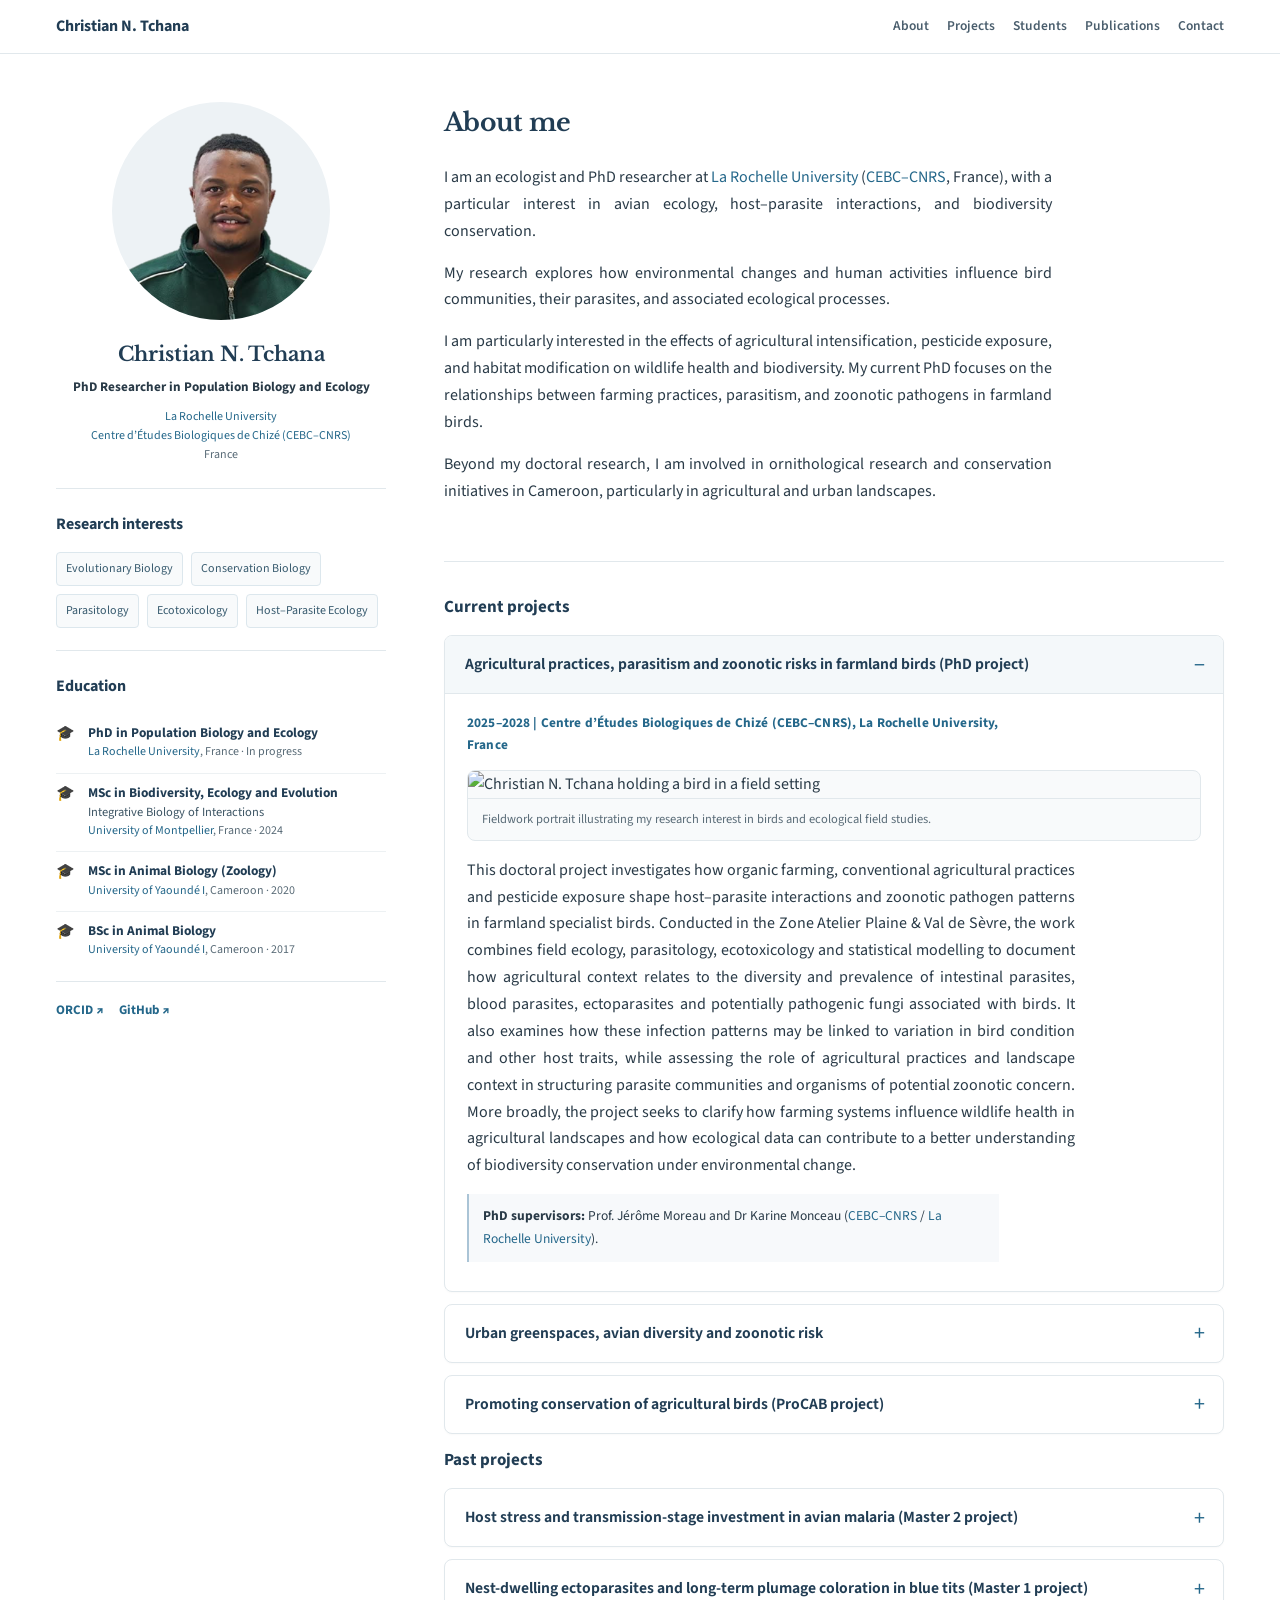
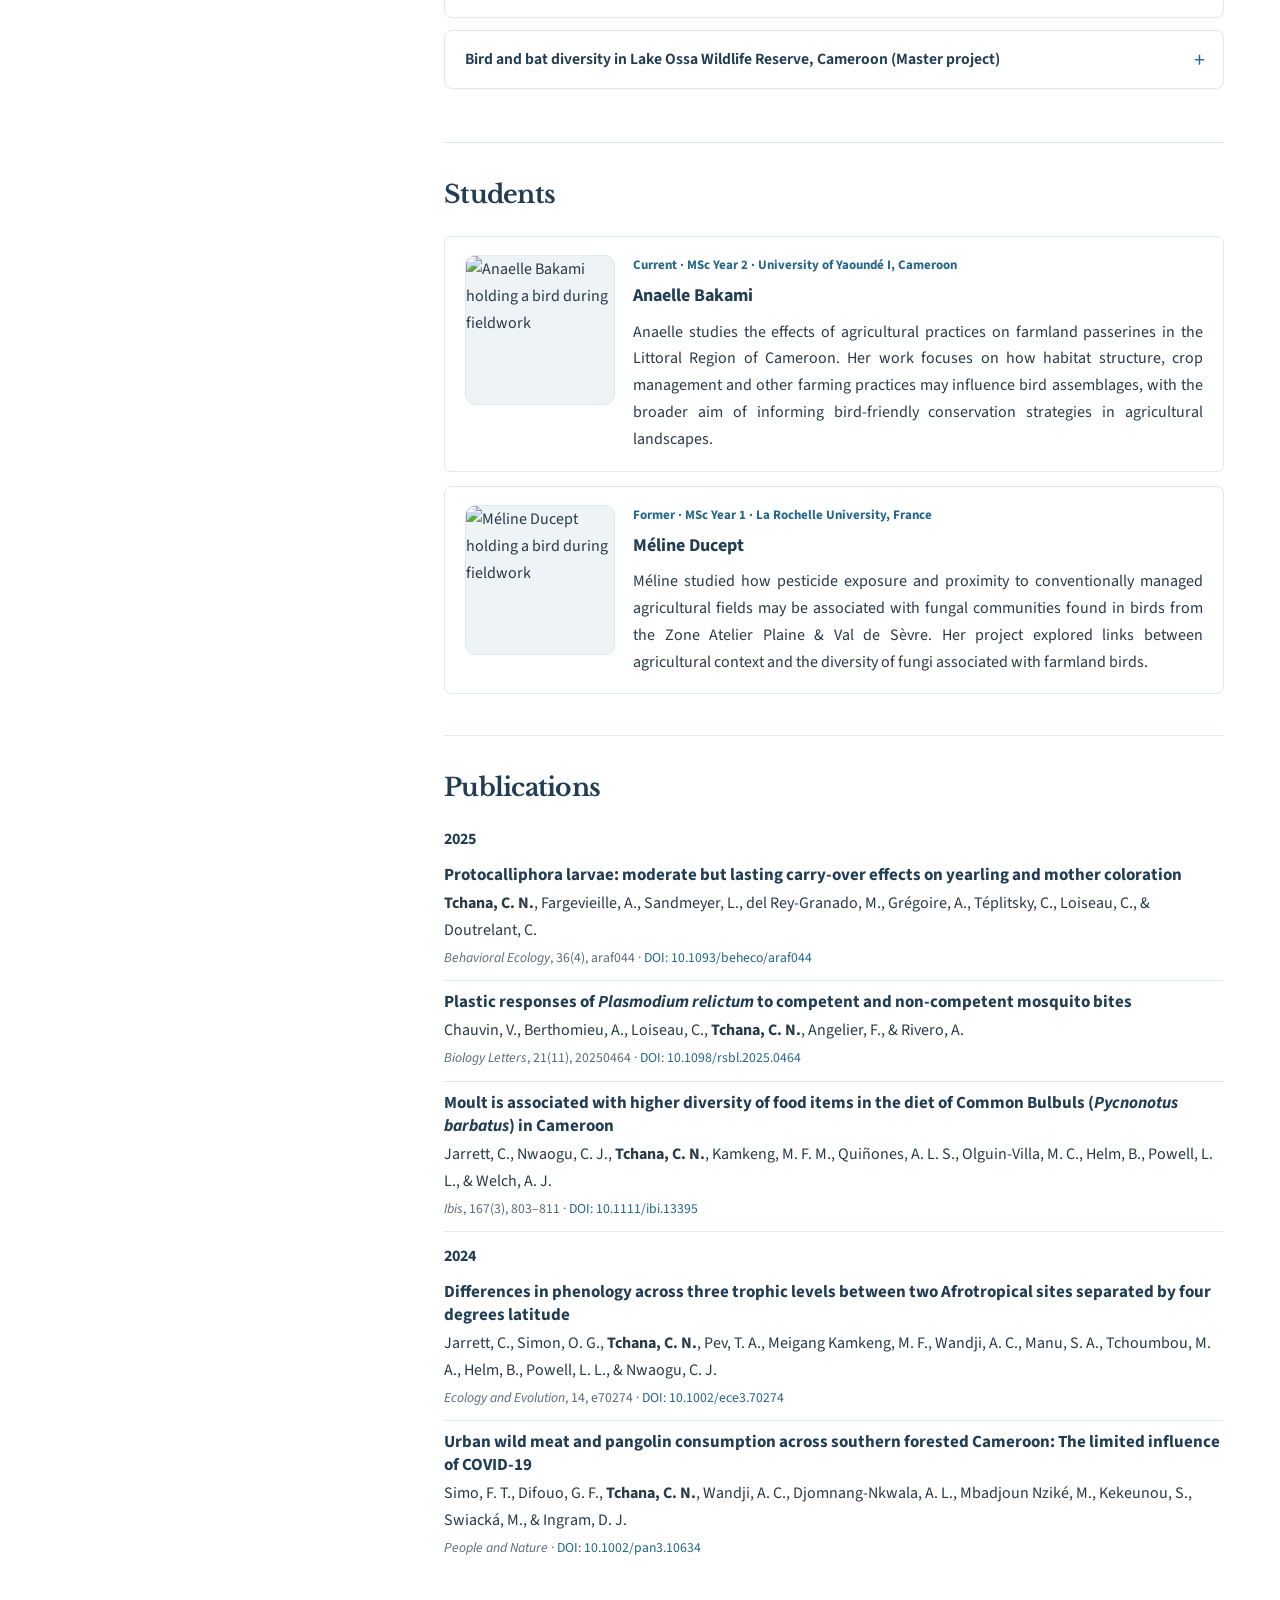
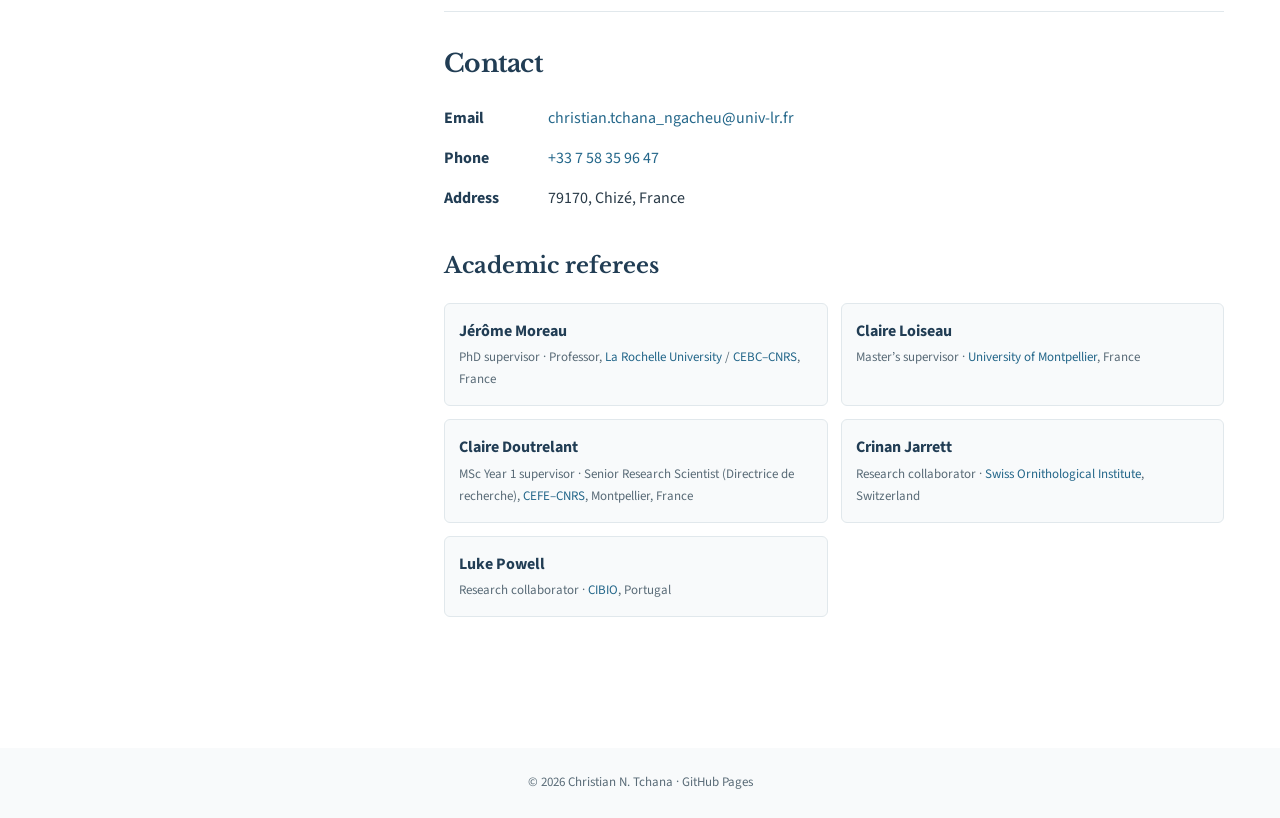
==== commit e5d844fe: "Add files via upload" ====
--- a/index.html
+++ b/index.html
@@ -103,9 +103,9 @@
         <summary><strong class="project-name">Agricultural practices, parasitism and zoonotic risks in farmland birds (PhD project)</strong></summary>
         <div class="project-content">
           <p class="project-meta">2025–2028 | <a href="https://www.cebc.cnrs.fr/" target="_blank" rel="noopener noreferrer">Centre d’Études Biologiques de Chizé (CEBC–CNRS)</a>, <a href="https://www.univ-larochelle.fr/" target="_blank" rel="noopener noreferrer">La Rochelle University</a>, France</p>
-          <figure class="project-banner">
-            <img src="assets/phd-farmland-birds.svg" alt="Illustrative agricultural landscape with fields, hedgerows and birds" />
-            <figcaption>Illustrative farmland landscape — ecological context of the doctoral project.</figcaption>
+          <figure class="project-banner project-banner-photo">
+            <img src="assets/phd-project-photo.png" alt="Christian N. Tchana holding a bird in a field setting" />
+            <figcaption>Fieldwork portrait illustrating my research interest in birds and ecological field studies.</figcaption>
           </figure>
           <p>This doctoral project investigates how organic farming, conventional agricultural practices and pesticide exposure shape host–parasite interactions and zoonotic pathogen patterns in farmland specialist birds. Conducted in the Zone Atelier Plaine &amp; Val de Sèvre, the work combines field ecology, parasitology, ecotoxicology and statistical modelling to document how agricultural context relates to the diversity and prevalence of intestinal parasites, blood parasites, ectoparasites and potentially pathogenic fungi associated with birds. It also examines how these infection patterns may be linked to variation in bird condition and other host traits, while assessing the role of agricultural practices and landscape context in structuring parasite communities and organisms of potential zoonotic concern. More broadly, the project seeks to clarify how farming systems influence wildlife health in agricultural landscapes and how ecological data can contribute to a better understanding of biodiversity conservation under environmental change.</p>
           <p class="supervisors"><strong>PhD supervisors:</strong> Prof. Jérôme Moreau and Dr Karine Monceau (<a href="https://www.cebc.cnrs.fr/" target="_blank" rel="noopener noreferrer">CEBC–CNRS</a> / <a href="https://www.univ-larochelle.fr/" target="_blank" rel="noopener noreferrer">La Rochelle University</a>).</p>
@@ -189,15 +189,21 @@
     <section id="students">
       <h2>Students</h2>
       <div class="student-grid">
-        <article class="student">
-          <div class="tag">Current · MSc Year 2 · <a href="https://uy1.uninet.cm/" target="_blank" rel="noopener noreferrer">University of Yaoundé I</a>, Cameroon</div>
-          <h3>Anaelle Bakami</h3>
-          <p>Research on the effects of agricultural practices on farmland passerines in the Littoral Region of Cameroon, with particular attention to how land management may influence bird assemblages.</p>
+        <article class="student student-with-photo">
+          <img class="student-photo" src="assets/anaelle-bakami.png" alt="Anaelle Bakami holding a bird during fieldwork" />
+          <div class="student-body">
+            <div class="tag">Current · MSc Year 2 · <a href="https://uy1.uninet.cm/" target="_blank" rel="noopener noreferrer">University of Yaoundé I</a>, Cameroon</div>
+            <h3>Anaelle Bakami</h3>
+            <p>Anaelle studies the effects of agricultural practices on farmland passerines in the Littoral Region of Cameroon. Her work focuses on how habitat structure, crop management and other farming practices may influence bird assemblages, with the broader aim of informing bird-friendly conservation strategies in agricultural landscapes.</p>
+          </div>
         </article>
-        <article class="student">
-          <div class="tag">Former · MSc Year 1 · <a href="https://www.univ-larochelle.fr/" target="_blank" rel="noopener noreferrer">La Rochelle University</a>, France</div>
-          <h3>Méline Ducept</h3>
-          <p>Research on how pesticide exposure and proximity to conventionally managed agricultural fields may relate to fungal communities associated with birds in the Zone Atelier Plaine &amp; Val de Sèvre.</p>
+        <article class="student student-with-photo">
+          <img class="student-photo" src="assets/meline-ducept.png" alt="Méline Ducept holding a bird during fieldwork" />
+          <div class="student-body">
+            <div class="tag">Former · MSc Year 1 · <a href="https://www.univ-larochelle.fr/" target="_blank" rel="noopener noreferrer">La Rochelle University</a>, France</div>
+            <h3>Méline Ducept</h3>
+            <p>Méline studied how pesticide exposure and proximity to conventionally managed agricultural fields may be associated with fungal communities found in birds from the Zone Atelier Plaine &amp; Val de Sèvre. Her project explored links between agricultural context and the diversity of fungi associated with farmland birds.</p>
+          </div>
         </article>
       </div>
     </section>
--- a/style.css
+++ b/style.css
@@ -94,3 +94,12 @@
 footer{font-size:13px;color:var(--muted);text-align:center;background:var(--soft);padding:24px 15px}
 @media(max-width:1000px){.layout{grid-template-columns:295px minmax(0,1fr);gap:34px}.affiliation span{white-space:normal}}
 @media(max-width:760px){.layout{display:block;padding:26px 21px 60px}.sidebar{max-width:500px;margin:0 auto 34px}.top-inner{padding:11px 18px}.top nav{gap:12px;overflow-x:auto;flex-wrap:nowrap}.top nav a{white-space:nowrap;font-size:12.5px}.portrait{width:198px;height:198px}.ref-grid{grid-template-columns:1fr}.contact-list>div{grid-template-columns:1fr;gap:2px}main p,.project-content p,.student p{text-align:left}}
+
+.project-banner-photo img{width:100%;max-height:430px;object-fit:cover;object-position:center}
+.student-grid{display:grid;grid-template-columns:1fr;gap:14px}
+.student.student-with-photo{display:grid;grid-template-columns:150px minmax(0,1fr);gap:18px;align-items:start}
+.student-photo{width:150px;height:150px;object-fit:cover;object-position:center;border-radius:10px;border:1px solid var(--line);background:#eef3f6}
+.student-body{min-width:0}
+.student-body .tag{margin-bottom:4px;display:block}
+.student-body h3{margin:4px 0 7px}
+@media(max-width:760px){.student.student-with-photo{grid-template-columns:1fr}.student-photo{width:100%;max-width:220px;height:auto;aspect-ratio:1/1}}
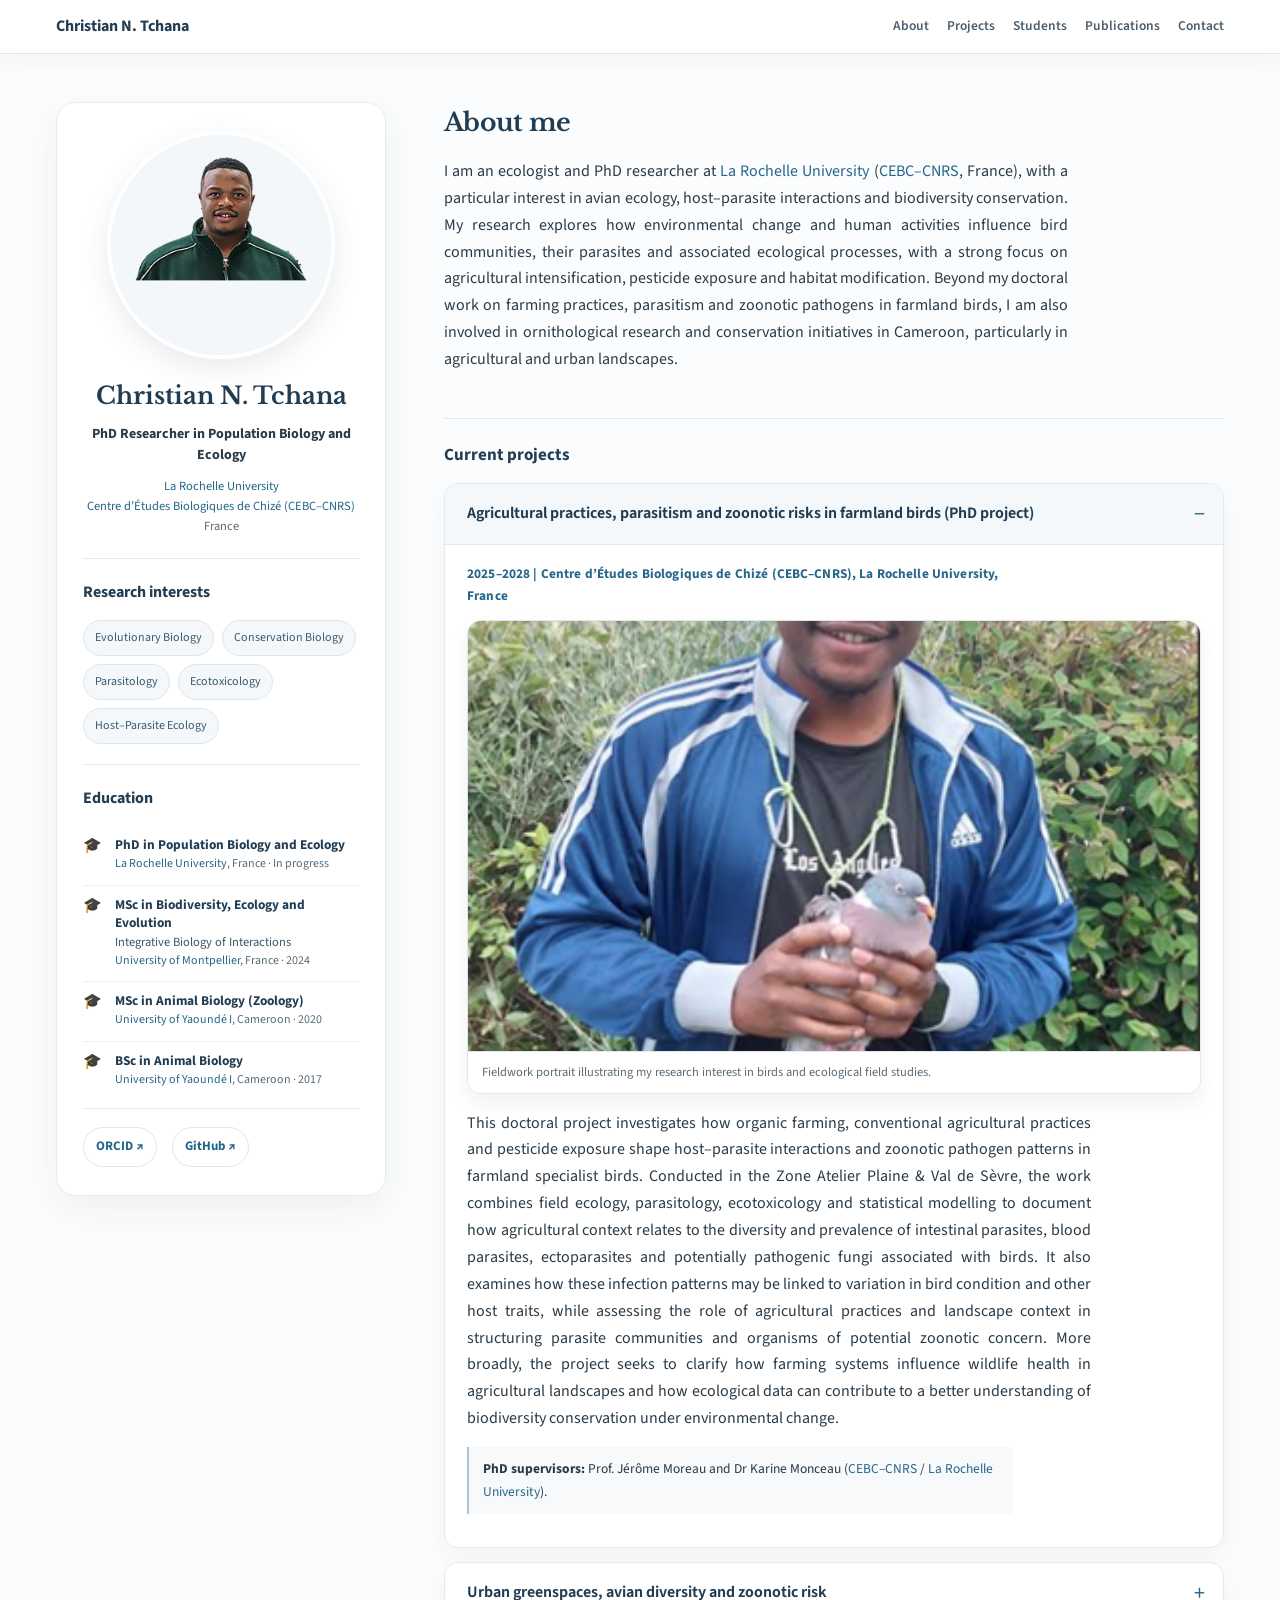
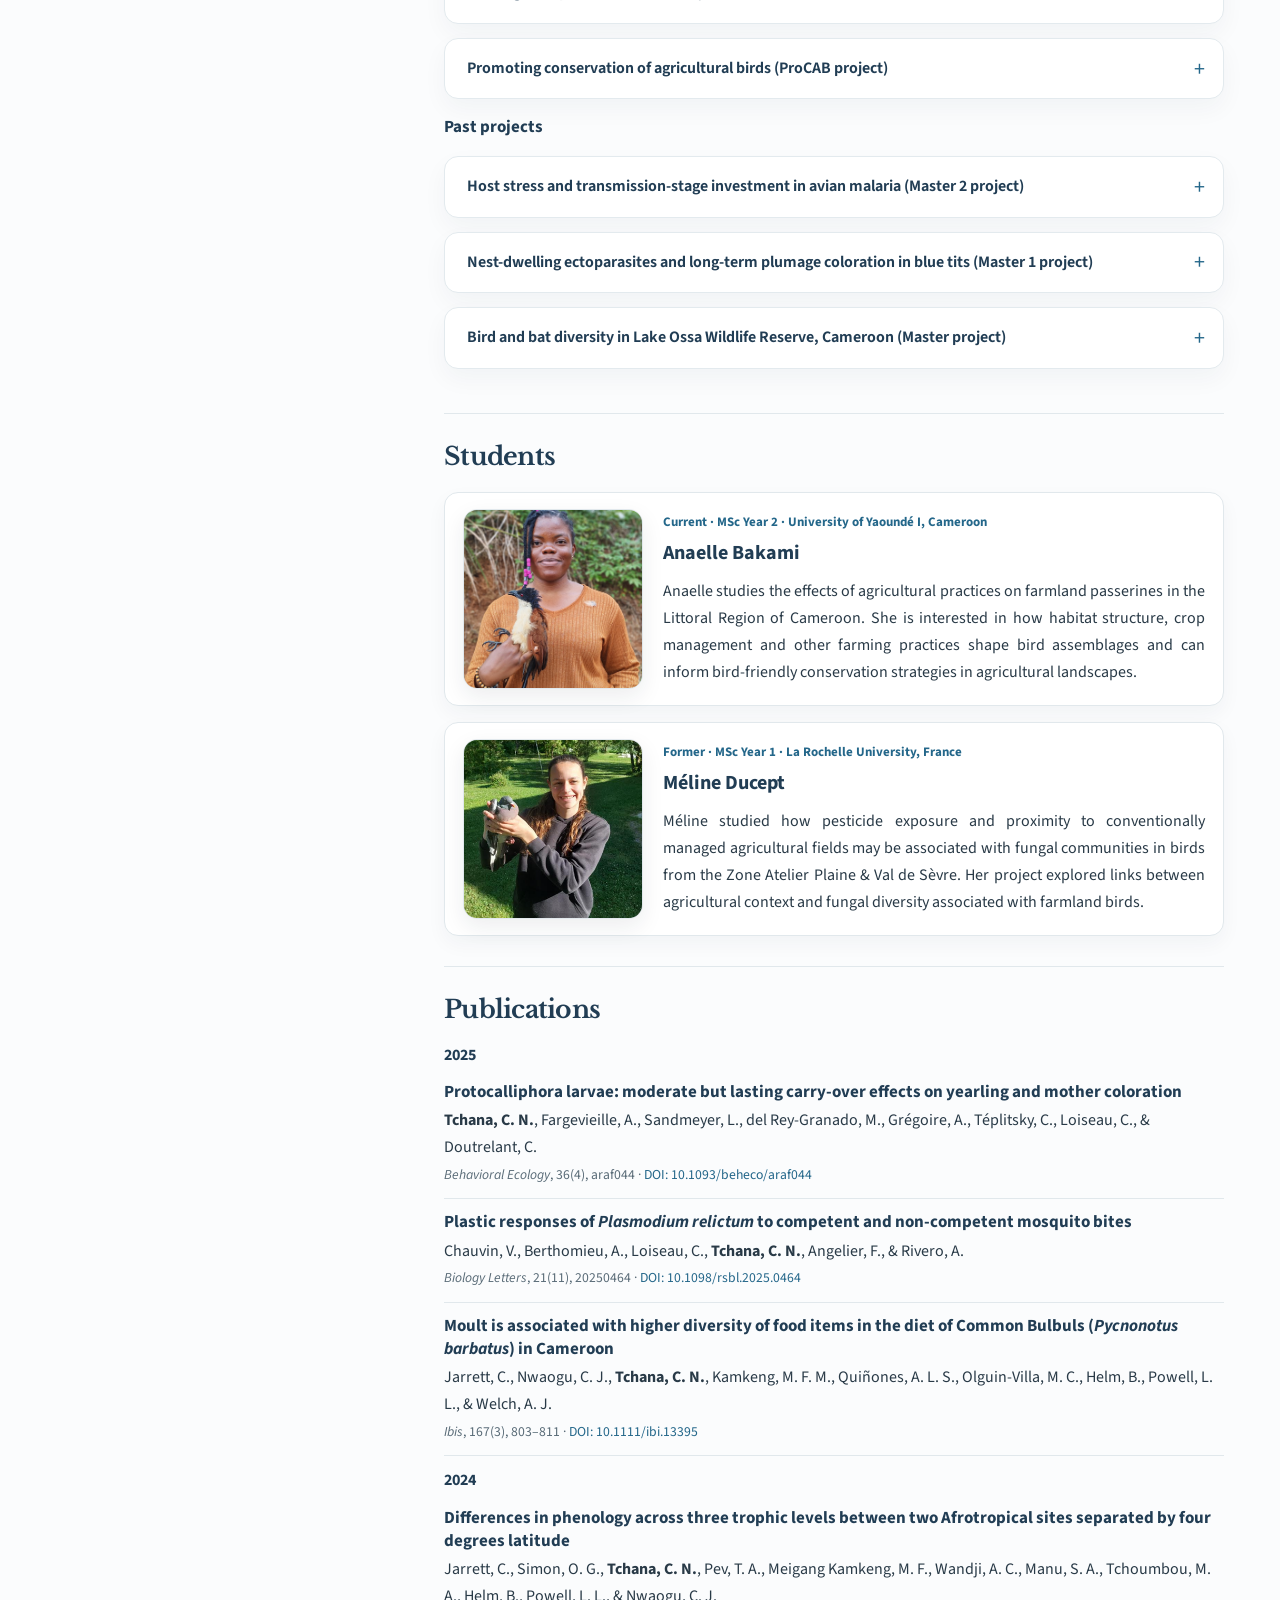
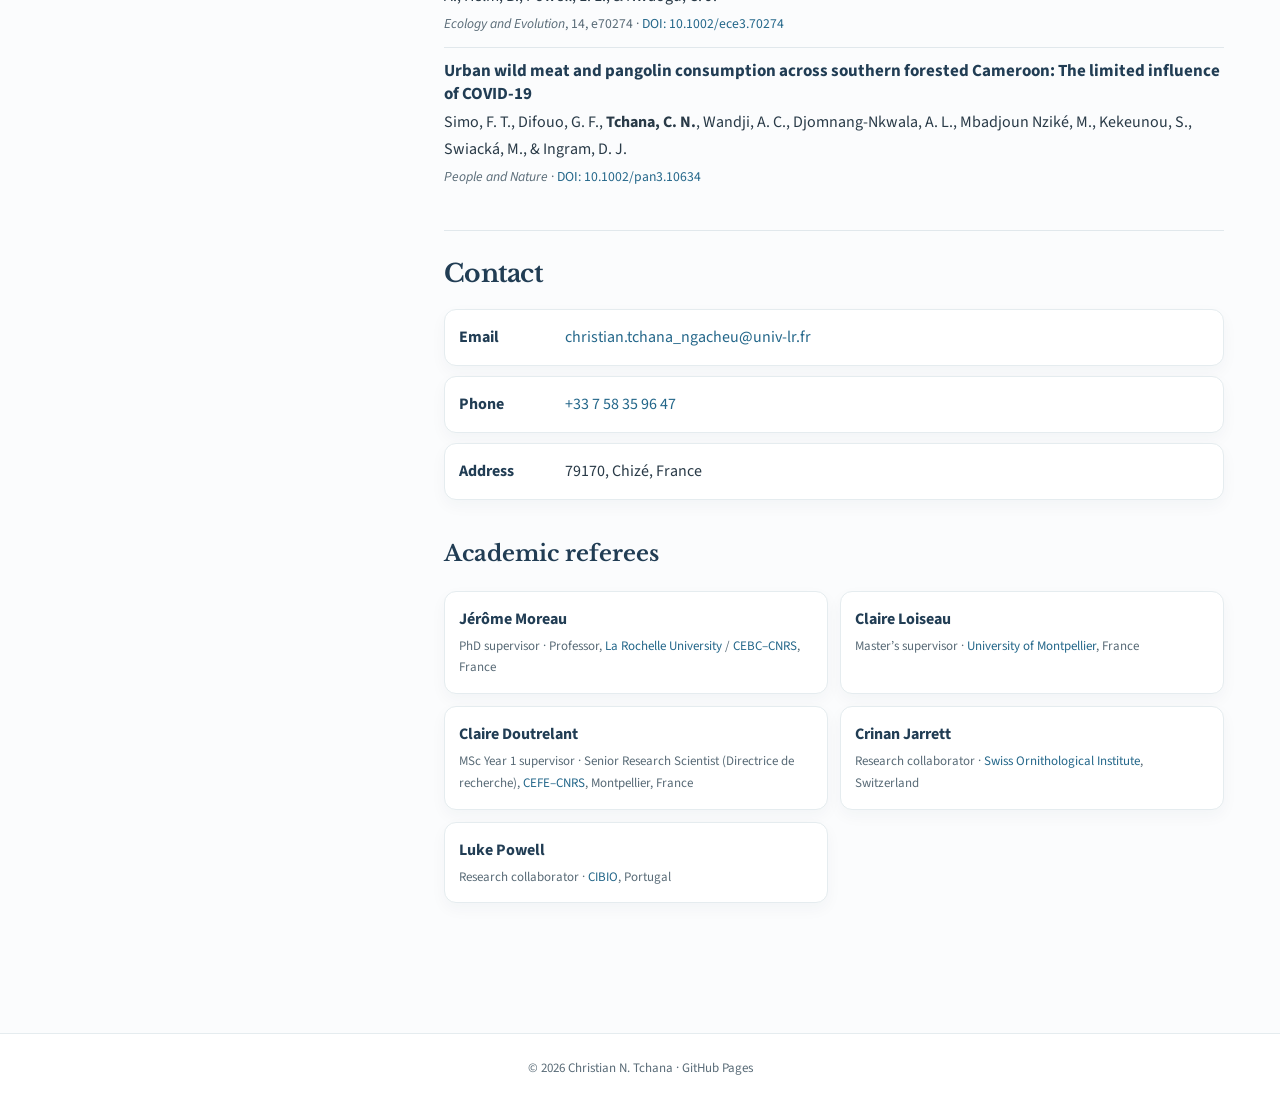
==== commit 9a7ab22d: "Add files via upload" ====
--- a/index.html
+++ b/index.html
@@ -90,10 +90,7 @@
   <main>
     <section id="about">
       <h2>About me</h2>
-      <p>I am an ecologist and PhD researcher at <a href="https://www.univ-larochelle.fr/" target="_blank" rel="noopener noreferrer">La Rochelle University</a> (<a href="https://www.cebc.cnrs.fr/" target="_blank" rel="noopener noreferrer">CEBC–CNRS</a>, France), with a particular interest in avian ecology, host–parasite interactions, and biodiversity conservation.</p>
-      <p>My research explores how environmental changes and human activities influence bird communities, their parasites, and associated ecological processes.</p>
-      <p>I am particularly interested in the effects of agricultural intensification, pesticide exposure, and habitat modification on wildlife health and biodiversity. My current PhD focuses on the relationships between farming practices, parasitism, and zoonotic pathogens in farmland birds.</p>
-      <p>Beyond my doctoral research, I am involved in ornithological research and conservation initiatives in Cameroon, particularly in agricultural and urban landscapes.</p>
+      <p>I am an ecologist and PhD researcher at <a href="https://www.univ-larochelle.fr/" target="_blank" rel="noopener noreferrer">La Rochelle University</a> (<a href="https://www.cebc.cnrs.fr/" target="_blank" rel="noopener noreferrer">CEBC–CNRS</a>, France), with a particular interest in avian ecology, host–parasite interactions and biodiversity conservation. My research explores how environmental change and human activities influence bird communities, their parasites and associated ecological processes, with a strong focus on agricultural intensification, pesticide exposure and habitat modification. Beyond my doctoral work on farming practices, parasitism and zoonotic pathogens in farmland birds, I am also involved in ornithological research and conservation initiatives in Cameroon, particularly in agricultural and urban landscapes.</p>
     </section>
 
     <section id="projects">
@@ -194,7 +191,7 @@
           <div class="student-body">
             <div class="tag">Current · MSc Year 2 · <a href="https://uy1.uninet.cm/" target="_blank" rel="noopener noreferrer">University of Yaoundé I</a>, Cameroon</div>
             <h3>Anaelle Bakami</h3>
-            <p>Anaelle studies the effects of agricultural practices on farmland passerines in the Littoral Region of Cameroon. Her work focuses on how habitat structure, crop management and other farming practices may influence bird assemblages, with the broader aim of informing bird-friendly conservation strategies in agricultural landscapes.</p>
+            <p>Anaelle studies the effects of agricultural practices on farmland passerines in the Littoral Region of Cameroon. She is interested in how habitat structure, crop management and other farming practices shape bird assemblages and can inform bird-friendly conservation strategies in agricultural landscapes.</p>
           </div>
         </article>
         <article class="student student-with-photo">
@@ -202,7 +199,7 @@
           <div class="student-body">
             <div class="tag">Former · MSc Year 1 · <a href="https://www.univ-larochelle.fr/" target="_blank" rel="noopener noreferrer">La Rochelle University</a>, France</div>
             <h3>Méline Ducept</h3>
-            <p>Méline studied how pesticide exposure and proximity to conventionally managed agricultural fields may be associated with fungal communities found in birds from the Zone Atelier Plaine &amp; Val de Sèvre. Her project explored links between agricultural context and the diversity of fungi associated with farmland birds.</p>
+            <p>Méline studied how pesticide exposure and proximity to conventionally managed agricultural fields may be associated with fungal communities in birds from the Zone Atelier Plaine &amp; Val de Sèvre. Her project explored links between agricultural context and fungal diversity associated with farmland birds.</p>
           </div>
         </article>
       </div>
--- a/style.css
+++ b/style.css
@@ -103,3 +103,43 @@
 .student-body .tag{margin-bottom:4px;display:block}
 .student-body h3{margin:4px 0 7px}
 @media(max-width:760px){.student.student-with-photo{grid-template-columns:1fr}.student-photo{width:100%;max-width:220px;height:auto;aspect-ratio:1/1}}
+
+body{background:#fbfcfd}
+.top{box-shadow:0 8px 22px rgba(26,46,64,.04)}
+.sidebar{background:#ffffff;border:1px solid #e6ecef;border-radius:20px;padding:28px 26px;box-shadow:0 12px 34px rgba(28,48,65,.06);position:sticky;top:96px}
+.portrait{width:228px;height:228px;border-radius:50%;overflow:hidden;background:linear-gradient(180deg,#f4f7f9 0%,#eef2f5 100%);margin:0 auto 20px;border:4px solid #fff;box-shadow:0 10px 28px rgba(32,58,77,.10)}
+.portrait img{width:100%;height:100%;object-fit:cover;object-position:center 22%}
+.sidebar h1{font-size:24px;margin:0 0 10px}
+.role{font-size:14px}
+.affiliation{font-size:12.5px;margin:0 0 22px}
+.aside-section{padding:20px 0}
+.keywords span{border-radius:999px;padding:7px 11px;background:#f4f8fb}
+.profile-links a{display:inline-flex;align-items:center;gap:6px;padding:8px 12px;border:1px solid #dde8ee;border-radius:999px;background:#fff}
+main section{padding:22px 0 30px}
+main h2{margin:0 0 14px}
+main p{max-width:78ch}
+.project{border-radius:14px;box-shadow:0 10px 24px rgba(22,42,58,.045);border:1px solid #e3eaee;margin:0 0 14px}
+.project summary{padding:18px 52px 18px 22px}
+.project-name{font-size:16px}
+.project-content{padding:18px 22px 18px}
+.project-meta{margin-bottom:12px !important}
+.project-banner{border-radius:14px;overflow:hidden;box-shadow:0 10px 20px rgba(20,40,58,.06)}
+.project-banner-photo img{width:100%;height:auto;display:block}
+.project-banner figcaption{background:#fff;text-align:left}
+.poster-showcase{border-radius:14px;padding:18px;box-shadow:inset 0 1px 0 rgba(255,255,255,.35)}
+.poster-image-link{border-radius:12px}
+.student-grid{gap:16px}
+.student{border-radius:14px;box-shadow:0 8px 20px rgba(22,42,58,.045);padding:16px 18px}
+.student.student-with-photo{grid-template-columns:180px minmax(0,1fr);gap:20px;align-items:center}
+.student-photo{width:180px;height:180px;border-radius:14px;object-fit:cover;box-shadow:0 8px 22px rgba(23,40,56,.08);background:#edf2f5}
+.student:nth-child(1) .student-photo{object-position:center 18%}
+.student:nth-child(2) .student-photo{object-position:center 20%}
+.student h3{font-size:20px}
+#publications .cite-item{padding:12px 0 13px}
+.contact-list>div,.ref-grid>div{background:#fff;border:1px solid #e5ecef;border-radius:12px;padding:14px;box-shadow:0 6px 16px rgba(26,46,64,.04)}
+.contact-list{grid-template-columns:1fr;gap:10px}
+.contact-list>div{grid-template-columns:92px minmax(0,1fr)}
+.ref-grid{gap:12px}
+footer{margin-top:10px;border-top:1px solid #e5ecef;background:#fff}
+@media(max-width:1000px){.sidebar{position:static}.layout{grid-template-columns:320px minmax(0,1fr)}}
+@media(max-width:760px){.sidebar{padding:22px 20px}.portrait{width:210px;height:210px}.project-banner-photo img{height:auto;max-height:420px;object-fit:cover}.student.student-with-photo{grid-template-columns:1fr;align-items:start}.student-photo{width:100%;max-width:240px;height:auto;aspect-ratio:1/1}.contact-list>div{grid-template-columns:1fr;padding:12px}}
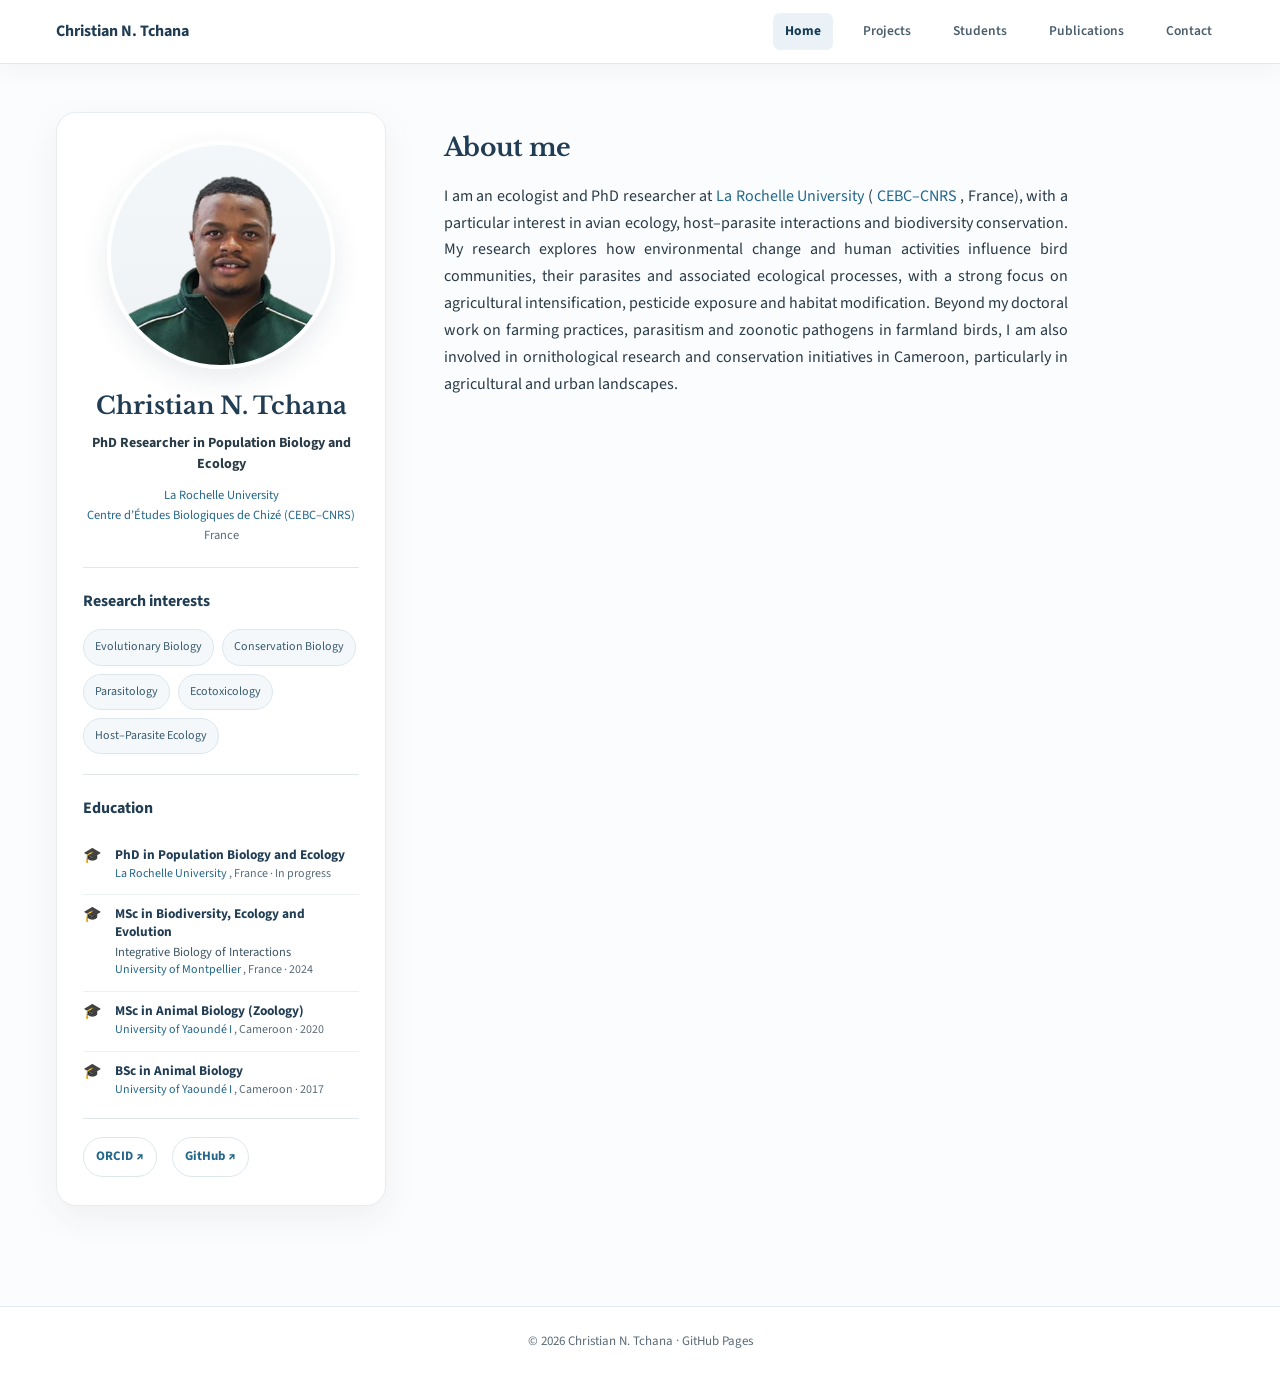
==== commit 2ebfb26e: "Add files via upload" ====
--- a/index.html
+++ b/index.html
@@ -1,240 +1,206 @@
 <!DOCTYPE html>
 <html lang="en">
-<head>
-  <meta charset="utf-8" />
-  <meta name="viewport" content="width=device-width,initial-scale=1" />
-  <meta name="description" content="Christian N. Tchana — ecologist and PhD researcher at La Rochelle University and CEBC–CNRS. Research in avian ecology, host–parasite interactions, biodiversity conservation and ecotoxicology." />
-  <title>Christian N. Tchana | Research</title>
-  <link rel="preconnect" href="https://fonts.googleapis.com" />
-  <link rel="preconnect" href="https://fonts.gstatic.com" crossorigin />
-  <link href="https://fonts.googleapis.com/css2?family=Source+Sans+3:wght@400;500;600;700&family=Libre+Baskerville:wght@400;700&display=swap" rel="stylesheet" />
-  <link rel="stylesheet" href="style.css" />
-</head>
-<body>
-<header class="top">
-  <div class="top-inner">
-    <a class="brand" href="#about">Christian N. Tchana</a>
-    <nav aria-label="Primary navigation">
-      <a href="#about">About</a>
-      <a href="#projects">Projects</a>
-      <a href="#students">Students</a>
-      <a href="#publications">Publications</a>
-      <a href="#contact">Contact</a>
+ <head>
+  <meta charset="utf-8"/>
+  <meta content="width=device-width,initial-scale=1" name="viewport"/>
+  <meta content="Christian N. Tchana — ecologist and PhD researcher at La Rochelle University and CEBC–CNRS. Research in avian ecology, host–parasite interactions, biodiversity conservation and ecotoxicology." name="description"/>
+  <title>
+   Christian N. Tchana | Research
+  </title>
+  <link href="https://fonts.googleapis.com" rel="preconnect"/>
+  <link crossorigin="" href="https://fonts.gstatic.com" rel="preconnect"/>
+  <link href="https://fonts.googleapis.com/css2?family=Source+Sans+3:wght@400;500;600;700&amp;family=Libre+Baskerville:wght@400;700&amp;display=swap" rel="stylesheet"/>
+  <link href="style.css" rel="stylesheet"/>
+ </head>
+ <body>
+  <header class="top">
+   <div class="top-inner">
+    <a class="brand" href="index.html">
+     Christian N. Tchana
+    </a>
+    <nav aria-label="Main navigation">
+     <a aria-current="page" class="active" href="index.html">
+      Home
+     </a>
+     <a class="" href="projects.html">
+      Projects
+     </a>
+     <a class="" href="students.html">
+      Students
+     </a>
+     <a class="" href="publications.html">
+      Publications
+     </a>
+     <a class="" href="contact.html">
+      Contact
+     </a>
     </nav>
+   </div>
+  </header>
+  <div class="layout">
+   <aside aria-label="Researcher profile" class="sidebar">
+    <div class="portrait">
+     <img alt="Portrait photograph of Christian N. Tchana" src="profile.png"/>
+    </div>
+    <h1>
+     Christian N. Tchana
+    </h1>
+    <p class="role">
+     PhD Researcher in Population Biology and Ecology
+    </p>
+    <p class="affiliation">
+     <span>
+      <a href="https://www.univ-larochelle.fr/" rel="noopener noreferrer" target="_blank">
+       La Rochelle University
+      </a>
+     </span>
+     <span>
+      <a href="https://www.cebc.cnrs.fr/" rel="noopener noreferrer" target="_blank">
+       Centre d’Études Biologiques de Chizé (CEBC–CNRS)
+      </a>
+     </span>
+     <span>
+      France
+     </span>
+    </p>
+    <div class="aside-section">
+     <h2>
+      Research interests
+     </h2>
+     <div class="keywords">
+      <span>
+       Evolutionary Biology
+      </span>
+      <span>
+       Conservation Biology
+      </span>
+      <span>
+       Parasitology
+      </span>
+      <span>
+       Ecotoxicology
+      </span>
+      <span>
+       Host–Parasite Ecology
+      </span>
+     </div>
+    </div>
+    <div class="aside-section">
+     <h2>
+      Education
+     </h2>
+     <ol class="education">
+      <li>
+       <span aria-hidden="true" class="edu-icon">
+        🎓
+       </span>
+       <div class="edu-text">
+        <strong>
+         PhD in Population Biology and Ecology
+        </strong>
+        <div class="edu-place">
+         <a href="https://www.univ-larochelle.fr/" rel="noopener noreferrer" target="_blank">
+          La Rochelle University
+         </a>
+         , France ·
+         <span>
+          In progress
+         </span>
+        </div>
+       </div>
+      </li>
+      <li>
+       <span aria-hidden="true" class="edu-icon">
+        🎓
+       </span>
+       <div class="edu-text">
+        <strong>
+         MSc in Biodiversity, Ecology and Evolution
+        </strong>
+        <span class="edu-specialty">
+         Integrative Biology of Interactions
+        </span>
+        <div class="edu-place">
+         <a href="https://www.umontpellier.fr/en/" rel="noopener noreferrer" target="_blank">
+          University of Montpellier
+         </a>
+         , France ·
+         <span>
+          2024
+         </span>
+        </div>
+       </div>
+      </li>
+      <li>
+       <span aria-hidden="true" class="edu-icon">
+        🎓
+       </span>
+       <div class="edu-text">
+        <strong>
+         MSc in Animal Biology (Zoology)
+        </strong>
+        <div class="edu-place">
+         <a href="https://uy1.uninet.cm/" rel="noopener noreferrer" target="_blank">
+          University of Yaoundé I
+         </a>
+         , Cameroon ·
+         <span>
+          2020
+         </span>
+        </div>
+       </div>
+      </li>
+      <li>
+       <span aria-hidden="true" class="edu-icon">
+        🎓
+       </span>
+       <div class="edu-text">
+        <strong>
+         BSc in Animal Biology
+        </strong>
+        <div class="edu-place">
+         <a href="https://uy1.uninet.cm/" rel="noopener noreferrer" target="_blank">
+          University of Yaoundé I
+         </a>
+         , Cameroon ·
+         <span>
+          2017
+         </span>
+        </div>
+       </div>
+      </li>
+     </ol>
+    </div>
+    <div class="profile-links">
+     <a href="https://orcid.org/0009-0006-7084-1261" rel="noopener noreferrer" target="_blank">
+      ORCID ↗
+     </a>
+     <a href="https://github.com/Christian-N-Tchana" rel="noopener noreferrer" target="_blank">
+      GitHub ↗
+     </a>
+    </div>
+   </aside>
+   <main class="page-content">
+    <section class="homepage-intro" id="about">
+     <h2>
+      About me
+     </h2>
+     <p>
+      I am an ecologist and PhD researcher at
+      <a href="https://www.univ-larochelle.fr/" rel="noopener noreferrer" target="_blank">
+       La Rochelle University
+      </a>
+      (
+      <a href="https://www.cebc.cnrs.fr/" rel="noopener noreferrer" target="_blank">
+       CEBC–CNRS
+      </a>
+      , France), with a particular interest in avian ecology, host–parasite interactions and biodiversity conservation. My research explores how environmental change and human activities influence bird communities, their parasites and associated ecological processes, with a strong focus on agricultural intensification, pesticide exposure and habitat modification. Beyond my doctoral work on farming practices, parasitism and zoonotic pathogens in farmland birds, I am also involved in ornithological research and conservation initiatives in Cameroon, particularly in agricultural and urban landscapes.
+     </p>
+    </section>
+   </main>
   </div>
-</header>
-
-<div class="layout">
-  <aside class="sidebar" aria-label="Researcher profile">
-    <div class="portrait"><img src="profile.png" alt="Portrait photograph of Christian N. Tchana" /></div>
-    <h1>Christian N. Tchana</h1>
-    <p class="role">PhD Researcher in Population Biology and Ecology</p>
-    <p class="affiliation">
-      <span><a href="https://www.univ-larochelle.fr/" target="_blank" rel="noopener noreferrer">La Rochelle University</a></span>
-      <span><a href="https://www.cebc.cnrs.fr/" target="_blank" rel="noopener noreferrer">Centre d’Études Biologiques de Chizé (CEBC–CNRS)</a></span>
-      <span>France</span>
-    </p>
-
-    <div class="aside-section">
-      <h2>Research interests</h2>
-      <div class="keywords">
-        <span>Evolutionary Biology</span>
-        <span>Conservation Biology</span>
-        <span>Parasitology</span>
-        <span>Ecotoxicology</span>
-        <span>Host–Parasite Ecology</span>
-      </div>
-    </div>
-
-    <div class="aside-section">
-      <h2>Education</h2>
-      <ol class="education">
-        <li>
-          <span class="edu-icon" aria-hidden="true">🎓</span>
-          <div class="edu-text">
-            <strong>PhD in Population Biology and Ecology</strong>
-            <div class="edu-place"><a href="https://www.univ-larochelle.fr/" target="_blank" rel="noopener noreferrer">La Rochelle University</a>, France · <span>In progress</span></div>
-          </div>
-        </li>
-        <li>
-          <span class="edu-icon" aria-hidden="true">🎓</span>
-          <div class="edu-text">
-            <strong>MSc in Biodiversity, Ecology and Evolution</strong>
-            <span class="edu-specialty">Integrative Biology of Interactions</span>
-            <div class="edu-place"><a href="https://www.umontpellier.fr/en/" target="_blank" rel="noopener noreferrer">University of Montpellier</a>, France · <span>2024</span></div>
-          </div>
-        </li>
-        <li>
-          <span class="edu-icon" aria-hidden="true">🎓</span>
-          <div class="edu-text">
-            <strong>MSc in Animal Biology (Zoology)</strong>
-            <div class="edu-place"><a href="https://uy1.uninet.cm/" target="_blank" rel="noopener noreferrer">University of Yaoundé I</a>, Cameroon · <span>2020</span></div>
-          </div>
-        </li>
-        <li>
-          <span class="edu-icon" aria-hidden="true">🎓</span>
-          <div class="edu-text">
-            <strong>BSc in Animal Biology</strong>
-            <div class="edu-place"><a href="https://uy1.uninet.cm/" target="_blank" rel="noopener noreferrer">University of Yaoundé I</a>, Cameroon · <span>2017</span></div>
-          </div>
-        </li>
-      </ol>
-    </div>
-
-    <div class="profile-links">
-      <a href="https://orcid.org/0009-0006-7084-1261" target="_blank" rel="noopener noreferrer">ORCID ↗</a>
-      <a href="https://github.com/Christian-N-Tchana" target="_blank" rel="noopener noreferrer">GitHub ↗</a>
-    </div>
-  </aside>
-
-  <main>
-    <section id="about">
-      <h2>About me</h2>
-      <p>I am an ecologist and PhD researcher at <a href="https://www.univ-larochelle.fr/" target="_blank" rel="noopener noreferrer">La Rochelle University</a> (<a href="https://www.cebc.cnrs.fr/" target="_blank" rel="noopener noreferrer">CEBC–CNRS</a>, France), with a particular interest in avian ecology, host–parasite interactions and biodiversity conservation. My research explores how environmental change and human activities influence bird communities, their parasites and associated ecological processes, with a strong focus on agricultural intensification, pesticide exposure and habitat modification. Beyond my doctoral work on farming practices, parasitism and zoonotic pathogens in farmland birds, I am also involved in ornithological research and conservation initiatives in Cameroon, particularly in agricultural and urban landscapes.</p>
-    </section>
-
-    <section id="projects">
-      <h3 class="group-heading">Current projects</h3>
-
-      <details class="project" open>
-        <summary><strong class="project-name">Agricultural practices, parasitism and zoonotic risks in farmland birds (PhD project)</strong></summary>
-        <div class="project-content">
-          <p class="project-meta">2025–2028 | <a href="https://www.cebc.cnrs.fr/" target="_blank" rel="noopener noreferrer">Centre d’Études Biologiques de Chizé (CEBC–CNRS)</a>, <a href="https://www.univ-larochelle.fr/" target="_blank" rel="noopener noreferrer">La Rochelle University</a>, France</p>
-          <figure class="project-banner project-banner-photo">
-            <img src="assets/phd-project-photo.png" alt="Christian N. Tchana holding a bird in a field setting" />
-            <figcaption>Fieldwork portrait illustrating my research interest in birds and ecological field studies.</figcaption>
-          </figure>
-          <p>This doctoral project investigates how organic farming, conventional agricultural practices and pesticide exposure shape host–parasite interactions and zoonotic pathogen patterns in farmland specialist birds. Conducted in the Zone Atelier Plaine &amp; Val de Sèvre, the work combines field ecology, parasitology, ecotoxicology and statistical modelling to document how agricultural context relates to the diversity and prevalence of intestinal parasites, blood parasites, ectoparasites and potentially pathogenic fungi associated with birds. It also examines how these infection patterns may be linked to variation in bird condition and other host traits, while assessing the role of agricultural practices and landscape context in structuring parasite communities and organisms of potential zoonotic concern. More broadly, the project seeks to clarify how farming systems influence wildlife health in agricultural landscapes and how ecological data can contribute to a better understanding of biodiversity conservation under environmental change.</p>
-          <p class="supervisors"><strong>PhD supervisors:</strong> Prof. Jérôme Moreau and Dr Karine Monceau (<a href="https://www.cebc.cnrs.fr/" target="_blank" rel="noopener noreferrer">CEBC–CNRS</a> / <a href="https://www.univ-larochelle.fr/" target="_blank" rel="noopener noreferrer">La Rochelle University</a>).</p>
-        </div>
-      </details>
-
-      <details class="project">
-        <summary><strong class="project-name">Urban greenspaces, avian diversity and zoonotic risk</strong></summary>
-        <div class="project-content">
-          <p class="project-meta"><a href="https://uy1.uninet.cm/" target="_blank" rel="noopener noreferrer">University of Yaoundé I</a>, Yaoundé, Cameroon; research across urban green spaces</p>
-          <p>The project aims to document variation in bird species richness, community composition and ecological characteristics among green spaces exposed to different levels of urban disturbance. It also examines avian parasites and selected agents of potential zoonotic importance to explore patterns of infection across bird species and habitats. Field sampling combines bird surveys and capture-based sampling, with parasitological analyses and ecological comparisons planned or under way.</p>
-          <p>The research seeks to understand the biodiversity value of urban green spaces and the ecological factors associated with parasite infections, while distinguishing the detection of potentially zoonotic agents from demonstrated human transmission risk.</p>
-          <p class="supervisors"><strong>Collaborators and poster co-authors:</strong> Danielle Manewoung, Anaelle Bakami, Aures Yemdji, Litila Franc, Carmel Diffouo, Yollande Gueohada, Gabriella Ondoua and Sévilor Kekeunou.</p>
-
-          <figure id="urban-poster" class="poster-showcase" aria-label="Bird atlas from the University of Yaoundé I campus">
-            <figcaption class="poster-overline">Preliminary project output · August 2026</figcaption>
-            <div class="poster-title-row">
-              <div>
-                <strong>Atlas of birds on the University of Yaoundé I campus</strong>
-                <span>43 species · 35 genera · 21 families · 6 orders</span>
-              </div>
-            </div>
-            <a class="poster-image-link" href="assets/atlas-oiseaux-campus-yaounde.png" target="_blank" rel="noopener noreferrer" title="Open high-resolution poster image">
-              <img class="poster-full" src="assets/atlas-oiseaux-campus-yaounde.png" loading="lazy" decoding="async" alt="Full ornithological atlas poster, showing the birds recorded on the University of Yaoundé I campus, their photographs and a map of sampling stations" />
-              <span class="poster-zoom-hint">Click to enlarge ↗</span>
-            </a>
-            <div class="poster-actions">
-              <a class="poster-download" href="assets/atlas-oiseaux-campus-yaounde.pdf" download="Atlas_oiseaux_campus_Yaounde_I_2026.pdf">↓ Download full poster (PDF)</a>
-              <a class="poster-enlarge" href="assets/atlas-oiseaux-campus-yaounde.png" target="_blank" rel="noopener noreferrer">Open high-resolution image ↗</a>
-            </div>
-            <p class="poster-context">Initial campus bird inventory from mist-net captures, presented as a visual atlas. The survey is a first contribution to the broader urban green-space research programme; it is not an exhaustive checklist or evidence of zoonotic transmission.</p>
-          </figure>
-        </div>
-      </details>
-
-      <details class="project">
-        <summary><strong class="project-name">Promoting conservation of agricultural birds (ProCAB project)</strong></summary>
-        <div class="project-content">
-          <p class="project-meta">Littoral Region, Cameroon · community-based farmland conservation research</p>
-          <p>This project examines how agricultural practices influence bird assemblages in farmland landscapes around Mount Manengouba in the Littoral Region of Cameroon. It combines bird surveys with information on crop management, pesticide use, shade cover and local perceptions, with the broader goal of identifying practices compatible with both agricultural production and bird conservation.</p>
-          <p>The project also has a strong applied dimension, aiming to generate locally relevant recommendations and strengthen dialogue with farmers and students on bird-friendly agricultural practices. It serves both as a research framework and as a conservation initiative linking ecological data, community engagement and training opportunities.</p>
-          <p class="supervisors"><strong>Collaborators:</strong> Daniella Manewoung, Crinan Jarrett, Anaelle Bakami, Prof. Sévilor Kekeunou and Dr Gonwouo Nono Legrand.</p>
-        </div>
-      </details>
-
-      <h3 class="group-heading">Past projects</h3>
-
-      <details class="project">
-        <summary><strong class="project-name">Host stress and transmission-stage investment in avian malaria (Master 2 project)</strong></summary>
-        <div class="project-content">
-          <p class="project-meta">January–July 2024 | <a href="https://mivegec.fr/en" target="_blank" rel="noopener noreferrer">UMR MiVEGEC</a>, Montpellier, France</p>
-          <p>During my second-year Master’s research project at <a href="https://mivegec.fr/en" target="_blank" rel="noopener noreferrer">UMR MiVEGEC</a>, I investigated how host stress may influence investment in transmission stages of avian malaria parasites. Using <i>Plasmodium relictum</i> and domestic canaries as a study model, the work examined variation in parasitaemia, gametocytaemia, conversion to transmission stages and sex allocation in response to experimentally elevated corticosterone.</p>
-          <p>The project explored how changes in the host physiological environment may affect parasite transmission strategies, with implications for disease ecology and host–parasite interactions. It combined experimental infection biology, parasitological measurements and ecological interpretation of parasite plasticity.</p>
-          <p class="supervisors"><strong>Supervisors:</strong> Ana Rivero, Claire Loiseau, Arnaud Berthomieu and Valentin Chauvin (<a href="https://mivegec.fr/en" target="_blank" rel="noopener noreferrer">UMR MiVEGEC</a>). <strong>Collaboration:</strong> Frédéric Angelier (<a href="https://www.cebc.cnrs.fr/" target="_blank" rel="noopener noreferrer">CEBC–CNRS</a>).</p>
-        </div>
-      </details>
-
-      <details class="project">
-        <summary><strong class="project-name">Nest-dwelling ectoparasites and long-term plumage coloration in blue tits (Master 1 project)</strong></summary>
-        <div class="project-content">
-          <p class="project-meta">March–September 2023 | <a href="https://www.cefe.cnrs.fr/" target="_blank" rel="noopener noreferrer">UMR CEFE</a>, Montpellier, France</p>
-          <p>During my first-year Master’s research project at the <a href="https://www.cefe.cnrs.fr/" target="_blank" rel="noopener noreferrer">Centre d’Écologie Fonctionnelle et Évolutive (CEFE)</a>, I examined the consequences of nest-dwelling, blood-feeding <i>Protocalliphora</i> larvae for blue tits (<i>Cyanistes caeruleus</i>) in Corsica. These parasites develop in nests and feed on nestlings, potentially affecting early growth and the acquisition of traits later expressed in adult plumage.</p>
-          <p>The main objective was to investigate whether exposure during development leaves measurable carry-over effects on condition and coloration after fledging. The study also examined whether parasites encountered while breeding could influence adult parental coloration. We considered plumage traits with potential relevance for visual signalling, including yellow coloration and ultraviolet-blue crown coloration, and asked whether effects differed among offspring, mothers and fathers.</p>
-          <p>The research linked field-based nest monitoring, ectoparasite load assessments and quantitative colour measurements. Results highlighted moderate but persistent associations between parasite exposure and certain coloration traits, with effects depending on age, sex or breeding context rather than being uniform across individuals.</p>
-          <p class="supervisors"><strong>Supervisors:</strong> Claire Doutrelant, Claire Loiseau, Amélie Fargevieille and Lisa Sandmeyer (<a href="https://www.cefe.cnrs.fr/" target="_blank" rel="noopener noreferrer">UMR CEFE</a>, Montpellier).</p>
-        </div>
-      </details>
-
-      <details class="project">
-        <summary><strong class="project-name">Bird and bat diversity in Lake Ossa Wildlife Reserve, Cameroon (Master project)</strong></summary>
-        <div class="project-content">
-          <p class="project-meta">August 2019–January 2020 | <a href="https://uy1.uninet.cm/" target="_blank" rel="noopener noreferrer">University of Yaoundé I</a>, Cameroon</p>
-          <p>My Zoology Master’s research focused on bird and bat diversity in the Lake Ossa Wildlife Reserve, a wetland and forest-associated landscape in the Littoral Region of Cameroon. Birds and bats provide complementary perspectives on vertebrate biodiversity because they occupy partly overlapping habitats while differing in activity periods, mobility, foraging strategies and ecological roles.</p>
-          <p>The project aimed to inventory both taxonomic groups, describe their assemblages and examine their ecological use of habitats, including possible dimensions of niche overlap. Field surveys included mist-netting and complementary observations, enabling the documentation of species occurrence, community structure and variation among sampled sites. By examining birds and bats within the same protected landscape, the study sought to contribute baseline knowledge relevant to local biodiversity assessment and conservation planning.</p>
-          <p>The research also provided practical experience in tropical field ornithology, bat surveys and community-level biodiversity analysis. Such baseline surveys are particularly valuable in Central African ecosystems where biodiversity information remains incomplete and pressures on natural habitats are changing.</p>
-          <p class="supervisors"><strong>Supervisors:</strong> Prof. Sévilor Kekeunou and Prof. Eric Moïse Bakwo Fils. <strong>Equipment support:</strong> IDEA WILD.</p>
-        </div>
-      </details>
-    </section>
-
-    <section id="students">
-      <h2>Students</h2>
-      <div class="student-grid">
-        <article class="student student-with-photo">
-          <img class="student-photo" src="assets/anaelle-bakami.png" alt="Anaelle Bakami holding a bird during fieldwork" />
-          <div class="student-body">
-            <div class="tag">Current · MSc Year 2 · <a href="https://uy1.uninet.cm/" target="_blank" rel="noopener noreferrer">University of Yaoundé I</a>, Cameroon</div>
-            <h3>Anaelle Bakami</h3>
-            <p>Anaelle studies the effects of agricultural practices on farmland passerines in the Littoral Region of Cameroon. She is interested in how habitat structure, crop management and other farming practices shape bird assemblages and can inform bird-friendly conservation strategies in agricultural landscapes.</p>
-          </div>
-        </article>
-        <article class="student student-with-photo">
-          <img class="student-photo" src="assets/meline-ducept.png" alt="Méline Ducept holding a bird during fieldwork" />
-          <div class="student-body">
-            <div class="tag">Former · MSc Year 1 · <a href="https://www.univ-larochelle.fr/" target="_blank" rel="noopener noreferrer">La Rochelle University</a>, France</div>
-            <h3>Méline Ducept</h3>
-            <p>Méline studied how pesticide exposure and proximity to conventionally managed agricultural fields may be associated with fungal communities in birds from the Zone Atelier Plaine &amp; Val de Sèvre. Her project explored links between agricultural context and fungal diversity associated with farmland birds.</p>
-          </div>
-        </article>
-      </div>
-    </section>
-
-    <section id="publications">
-      <h2>Publications</h2>
-      <h3 class="year-heading">2025</h3>
-      <div class="cite-item"><div class="pub-title"><a href="https://doi.org/10.1093/beheco/araf044" target="_blank" rel="noopener noreferrer">Protocalliphora larvae: moderate but lasting carry-over effects on yearling and mother coloration</a></div><div><strong>Tchana, C. N.</strong>, Fargevieille, A., Sandmeyer, L., del Rey-Granado, M., Grégoire, A., Téplitsky, C., Loiseau, C., &amp; Doutrelant, C.</div><div class="meta"><i>Behavioral Ecology</i>, 36(4), araf044 · <a href="https://doi.org/10.1093/beheco/araf044" target="_blank" rel="noopener noreferrer">DOI: 10.1093/beheco/araf044</a></div></div>
-      <div class="cite-item"><div class="pub-title"><a href="https://doi.org/10.1098/rsbl.2025.0464" target="_blank" rel="noopener noreferrer">Plastic responses of <i>Plasmodium relictum</i> to competent and non-competent mosquito bites</a></div><div>Chauvin, V., Berthomieu, A., Loiseau, C., <strong>Tchana, C. N.</strong>, Angelier, F., &amp; Rivero, A.</div><div class="meta"><i>Biology Letters</i>, 21(11), 20250464 · <a href="https://doi.org/10.1098/rsbl.2025.0464" target="_blank" rel="noopener noreferrer">DOI: 10.1098/rsbl.2025.0464</a></div></div>
-      <div class="cite-item"><div class="pub-title"><a href="https://doi.org/10.1111/ibi.13395" target="_blank" rel="noopener noreferrer">Moult is associated with higher diversity of food items in the diet of Common Bulbuls (<i>Pycnonotus barbatus</i>) in Cameroon</a></div><div>Jarrett, C., Nwaogu, C. J., <strong>Tchana, C. N.</strong>, Kamkeng, M. F. M., Quiñones, A. L. S., Olguin-Villa, M. C., Helm, B., Powell, L. L., &amp; Welch, A. J.</div><div class="meta"><i>Ibis</i>, 167(3), 803–811 · <a href="https://doi.org/10.1111/ibi.13395" target="_blank" rel="noopener noreferrer">DOI: 10.1111/ibi.13395</a></div></div>
-      <h3 class="year-heading">2024</h3>
-      <div class="cite-item"><div class="pub-title"><a href="https://doi.org/10.1002/ece3.70274" target="_blank" rel="noopener noreferrer">Differences in phenology across three trophic levels between two Afrotropical sites separated by four degrees latitude</a></div><div>Jarrett, C., Simon, O. G., <strong>Tchana, C. N.</strong>, Pev, T. A., Meigang Kamkeng, M. F., Wandji, A. C., Manu, S. A., Tchoumbou, M. A., Helm, B., Powell, L. L., &amp; Nwaogu, C. J.</div><div class="meta"><i>Ecology and Evolution</i>, 14, e70274 · <a href="https://doi.org/10.1002/ece3.70274" target="_blank" rel="noopener noreferrer">DOI: 10.1002/ece3.70274</a></div></div>
-      <div class="cite-item"><div class="pub-title"><a href="https://doi.org/10.1002/pan3.10634" target="_blank" rel="noopener noreferrer">Urban wild meat and pangolin consumption across southern forested Cameroon: The limited influence of COVID-19</a></div><div>Simo, F. T., Difouo, G. F., <strong>Tchana, C. N.</strong>, Wandji, A. C., Djomnang-Nkwala, A. L., Mbadjoun Nziké, M., Kekeunou, S., Swiacká, M., &amp; Ingram, D. J.</div><div class="meta"><i>People and Nature</i> · <a href="https://doi.org/10.1002/pan3.10634" target="_blank" rel="noopener noreferrer">DOI: 10.1002/pan3.10634</a></div></div>
-    </section>
-
-    <section id="contact">
-      <h2>Contact</h2>
-      <div class="contact-list">
-        <div><strong>Email</strong><a href="mailto:christian.tchana_ngacheu@univ-lr.fr">christian.tchana_ngacheu@univ-lr.fr</a></div>
-        <div><strong>Phone</strong><a href="tel:+33758359647">+33 7 58 35 96 47</a></div>
-        <div><strong>Address</strong><span>79170, Chizé, France</span></div>
-      </div>
-      <h3 class="ref-heading">Academic referees</h3>
-      <div class="ref-grid">
-        <div><strong>Jérôme Moreau</strong><span>PhD supervisor · Professor, <a href="https://www.univ-larochelle.fr/" target="_blank" rel="noopener noreferrer">La Rochelle University</a> / <a href="https://www.cebc.cnrs.fr/" target="_blank" rel="noopener noreferrer">CEBC–CNRS</a>, France</span></div>
-        <div><strong>Claire Loiseau</strong><span>Master’s supervisor · <a href="https://www.umontpellier.fr/en/" target="_blank" rel="noopener noreferrer">University of Montpellier</a>, France</span></div>
-        <div><strong>Claire Doutrelant</strong><span>MSc Year 1 supervisor · Senior Research Scientist (Directrice de recherche), <a href="https://www.cefe.cnrs.fr/" target="_blank" rel="noopener noreferrer">CEFE–CNRS</a>, Montpellier, France</span></div>
-        <div><strong>Crinan Jarrett</strong><span>Research collaborator · <a href="https://www.vogelwarte.ch/en/" target="_blank" rel="noopener noreferrer">Swiss Ornithological Institute</a>, Switzerland</span></div>
-        <div><strong>Luke Powell</strong><span>Research collaborator · <a href="https://www.cibio.up.pt/" target="_blank" rel="noopener noreferrer">CIBIO</a>, Portugal</span></div>
-      </div>
-    </section>
-  </main>
-</div>
-
-<footer>© 2026 Christian N. Tchana · GitHub Pages</footer>
-</body>
+  <footer>
+   © 2026 Christian N. Tchana · GitHub Pages
+  </footer>
+ </body>
 </html>
--- a/style.css
+++ b/style.css
@@ -143,3 +143,16 @@
 footer{margin-top:10px;border-top:1px solid #e5ecef;background:#fff}
 @media(max-width:1000px){.sidebar{position:static}.layout{grid-template-columns:320px minmax(0,1fr)}}
 @media(max-width:760px){.sidebar{padding:22px 20px}.portrait{width:210px;height:210px}.project-banner-photo img{height:auto;max-height:420px;object-fit:cover}.student.student-with-photo{grid-template-columns:1fr;align-items:start}.student-photo{width:100%;max-width:240px;height:auto;aspect-ratio:1/1}.contact-list>div{grid-template-columns:1fr;padding:12px}}
+
+/* Multi-page academic navigation */
+.top nav a{padding:7px 12px;border-radius:7px;transition:background .15s ease,color .15s ease}
+.top nav a.active,.top nav a[aria-current="page"]{background:#eaf2f7;color:#163b54;font-weight:700}
+.top nav a:hover{background:#f1f6f9;text-decoration:none}
+.page-heading{border-bottom:1px solid var(--line);padding:0 0 15px;margin:0 0 10px}
+.page-heading h1{font-family:"Libre Baskerville",Georgia,serif;font-size:clamp(23px,2.2vw,29px);color:var(--navy);margin:7px 0 0}
+.section-kicker{font-size:11px;font-weight:700;letter-spacing:.12em;color:var(--muted)}
+.page-content section:first-child{padding-top:15px}
+.page-content .homepage-intro{padding-top:5px}
+.page-content{min-height:65vh}
+@media(min-width:1001px){.sidebar{position:sticky;top:90px}}
+@media(max-width:760px){.top nav{overflow-x:auto;flex-wrap:nowrap;padding-bottom:5px}.top nav a{white-space:nowrap}.sidebar{position:static}}
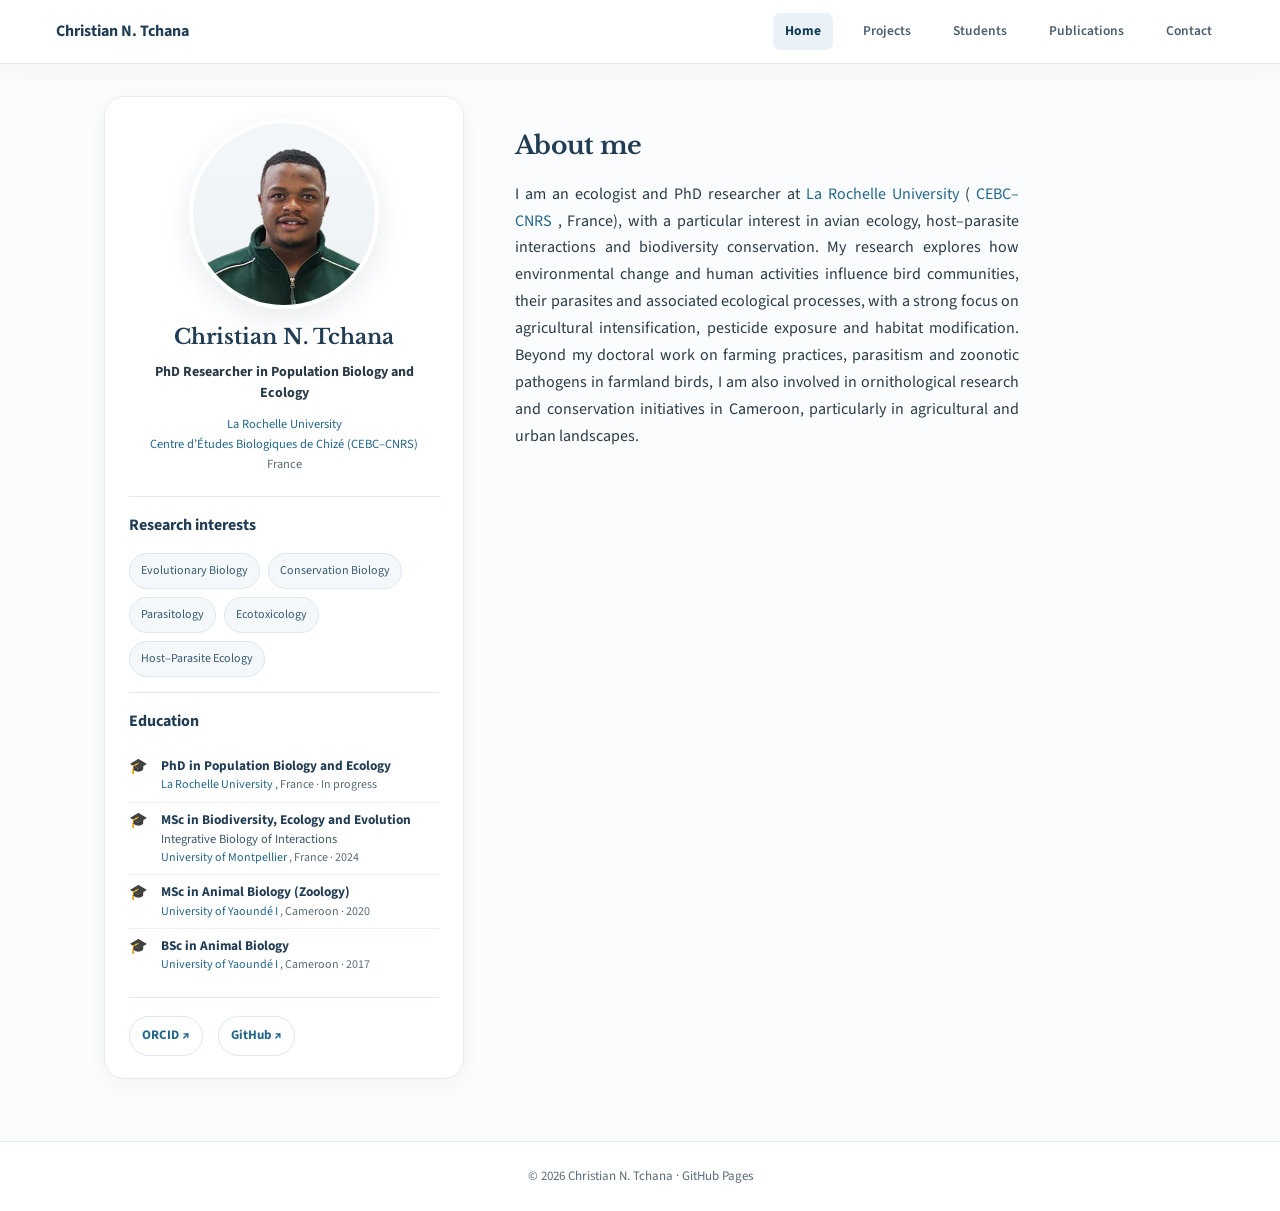
==== commit bf64ea46: "Add files via upload" ====
--- a/index.html
+++ b/index.html
@@ -1,191 +1,192 @@
 <!DOCTYPE html>
+
 <html lang="en">
- <head>
-  <meta charset="utf-8"/>
-  <meta content="width=device-width,initial-scale=1" name="viewport"/>
-  <meta content="Christian N. Tchana — ecologist and PhD researcher at La Rochelle University and CEBC–CNRS. Research in avian ecology, host–parasite interactions, biodiversity conservation and ecotoxicology." name="description"/>
-  <title>
+<head>
+<meta charset="utf-8"/>
+<meta content="width=device-width,initial-scale=1" name="viewport"/>
+<meta content="Christian N. Tchana — ecologist and PhD researcher at La Rochelle University and CEBC–CNRS. Research in avian ecology, host–parasite interactions, biodiversity conservation and ecotoxicology." name="description"/>
+<title>
    Christian N. Tchana | Research
   </title>
-  <link href="https://fonts.googleapis.com" rel="preconnect"/>
-  <link crossorigin="" href="https://fonts.gstatic.com" rel="preconnect"/>
-  <link href="https://fonts.googleapis.com/css2?family=Source+Sans+3:wght@400;500;600;700&amp;family=Libre+Baskerville:wght@400;700&amp;display=swap" rel="stylesheet"/>
-  <link href="style.css" rel="stylesheet"/>
- </head>
- <body>
-  <header class="top">
-   <div class="top-inner">
-    <a class="brand" href="index.html">
+<link href="https://fonts.googleapis.com" rel="preconnect"/>
+<link crossorigin="" href="https://fonts.gstatic.com" rel="preconnect"/>
+<link href="https://fonts.googleapis.com/css2?family=Source+Sans+3:wght@400;500;600;700&amp;family=Libre+Baskerville:wght@400;700&amp;display=swap" rel="stylesheet"/>
+<link href="style.css" rel="stylesheet"/>
+</head>
+<body>
+<header class="top">
+<div class="top-inner">
+<a class="brand" href="index.html">
      Christian N. Tchana
     </a>
-    <nav aria-label="Main navigation">
-     <a aria-current="page" class="active" href="index.html">
+<nav aria-label="Main navigation">
+<a aria-current="page" class="active" href="index.html">
       Home
      </a>
-     <a class="" href="projects.html">
+<a class="" href="projects.html">
       Projects
      </a>
-     <a class="" href="students.html">
+<a class="" href="students.html">
       Students
      </a>
-     <a class="" href="publications.html">
+<a class="" href="publications.html">
       Publications
      </a>
-     <a class="" href="contact.html">
+<a class="" href="contact.html">
       Contact
      </a>
-    </nav>
-   </div>
-  </header>
-  <div class="layout">
-   <aside aria-label="Researcher profile" class="sidebar">
-    <div class="portrait">
-     <img alt="Portrait photograph of Christian N. Tchana" src="profile.png"/>
-    </div>
-    <h1>
+</nav>
+</div>
+</header>
+<div class="layout layout-home">
+<aside aria-label="Researcher profile" class="sidebar">
+<div class="portrait">
+<img alt="Portrait photograph of Christian N. Tchana" src="profile.png"/>
+</div>
+<h1>
      Christian N. Tchana
     </h1>
-    <p class="role">
+<p class="role">
      PhD Researcher in Population Biology and Ecology
     </p>
-    <p class="affiliation">
-     <span>
-      <a href="https://www.univ-larochelle.fr/" rel="noopener noreferrer" target="_blank">
+<p class="affiliation">
+<span>
+<a href="https://www.univ-larochelle.fr/" rel="noopener noreferrer" target="_blank">
        La Rochelle University
       </a>
-     </span>
-     <span>
-      <a href="https://www.cebc.cnrs.fr/" rel="noopener noreferrer" target="_blank">
+</span>
+<span>
+<a href="https://www.cebc.cnrs.fr/" rel="noopener noreferrer" target="_blank">
        Centre d’Études Biologiques de Chizé (CEBC–CNRS)
       </a>
-     </span>
-     <span>
+</span>
+<span>
       France
      </span>
-    </p>
-    <div class="aside-section">
-     <h2>
+</p>
+<div class="aside-section">
+<h2>
       Research interests
      </h2>
-     <div class="keywords">
-      <span>
+<div class="keywords">
+<span>
        Evolutionary Biology
       </span>
-      <span>
+<span>
        Conservation Biology
       </span>
-      <span>
+<span>
        Parasitology
       </span>
-      <span>
+<span>
        Ecotoxicology
       </span>
-      <span>
+<span>
        Host–Parasite Ecology
       </span>
-     </div>
-    </div>
-    <div class="aside-section">
-     <h2>
+</div>
+</div>
+<div class="aside-section">
+<h2>
       Education
      </h2>
-     <ol class="education">
-      <li>
-       <span aria-hidden="true" class="edu-icon">
-        🎓
-       </span>
-       <div class="edu-text">
-        <strong>
+<ol class="education">
+<li>
+<span aria-hidden="true" class="edu-icon">
+        🎓
+       </span>
+<div class="edu-text">
+<strong>
          PhD in Population Biology and Ecology
         </strong>
-        <div class="edu-place">
-         <a href="https://www.univ-larochelle.fr/" rel="noopener noreferrer" target="_blank">
+<div class="edu-place">
+<a href="https://www.univ-larochelle.fr/" rel="noopener noreferrer" target="_blank">
           La Rochelle University
          </a>
          , France ·
          <span>
           In progress
          </span>
-        </div>
-       </div>
-      </li>
-      <li>
-       <span aria-hidden="true" class="edu-icon">
-        🎓
-       </span>
-       <div class="edu-text">
-        <strong>
+</div>
+</div>
+</li>
+<li>
+<span aria-hidden="true" class="edu-icon">
+        🎓
+       </span>
+<div class="edu-text">
+<strong>
          MSc in Biodiversity, Ecology and Evolution
         </strong>
-        <span class="edu-specialty">
+<span class="edu-specialty">
          Integrative Biology of Interactions
         </span>
-        <div class="edu-place">
-         <a href="https://www.umontpellier.fr/en/" rel="noopener noreferrer" target="_blank">
+<div class="edu-place">
+<a href="https://www.umontpellier.fr/en/" rel="noopener noreferrer" target="_blank">
           University of Montpellier
          </a>
          , France ·
          <span>
           2024
          </span>
-        </div>
-       </div>
-      </li>
-      <li>
-       <span aria-hidden="true" class="edu-icon">
-        🎓
-       </span>
-       <div class="edu-text">
-        <strong>
+</div>
+</div>
+</li>
+<li>
+<span aria-hidden="true" class="edu-icon">
+        🎓
+       </span>
+<div class="edu-text">
+<strong>
          MSc in Animal Biology (Zoology)
         </strong>
-        <div class="edu-place">
-         <a href="https://uy1.uninet.cm/" rel="noopener noreferrer" target="_blank">
+<div class="edu-place">
+<a href="https://uy1.uninet.cm/" rel="noopener noreferrer" target="_blank">
           University of Yaoundé I
          </a>
          , Cameroon ·
          <span>
           2020
          </span>
-        </div>
-       </div>
-      </li>
-      <li>
-       <span aria-hidden="true" class="edu-icon">
-        🎓
-       </span>
-       <div class="edu-text">
-        <strong>
+</div>
+</div>
+</li>
+<li>
+<span aria-hidden="true" class="edu-icon">
+        🎓
+       </span>
+<div class="edu-text">
+<strong>
          BSc in Animal Biology
         </strong>
-        <div class="edu-place">
-         <a href="https://uy1.uninet.cm/" rel="noopener noreferrer" target="_blank">
+<div class="edu-place">
+<a href="https://uy1.uninet.cm/" rel="noopener noreferrer" target="_blank">
           University of Yaoundé I
          </a>
          , Cameroon ·
          <span>
           2017
          </span>
-        </div>
-       </div>
-      </li>
-     </ol>
-    </div>
-    <div class="profile-links">
-     <a href="https://orcid.org/0009-0006-7084-1261" rel="noopener noreferrer" target="_blank">
+</div>
+</div>
+</li>
+</ol>
+</div>
+<div class="profile-links">
+<a href="https://orcid.org/0009-0006-7084-1261" rel="noopener noreferrer" target="_blank">
       ORCID ↗
      </a>
-     <a href="https://github.com/Christian-N-Tchana" rel="noopener noreferrer" target="_blank">
+<a href="https://github.com/Christian-N-Tchana" rel="noopener noreferrer" target="_blank">
       GitHub ↗
      </a>
-    </div>
-   </aside>
-   <main class="page-content">
-    <section class="homepage-intro" id="about">
-     <h2>
+</div>
+</aside>
+<main class="page-content">
+<section class="homepage-intro" id="about">
+<h2>
       About me
      </h2>
-     <p>
+<p>
       I am an ecologist and PhD researcher at
       <a href="https://www.univ-larochelle.fr/" rel="noopener noreferrer" target="_blank">
        La Rochelle University
@@ -196,11 +197,11 @@
       </a>
       , France), with a particular interest in avian ecology, host–parasite interactions and biodiversity conservation. My research explores how environmental change and human activities influence bird communities, their parasites and associated ecological processes, with a strong focus on agricultural intensification, pesticide exposure and habitat modification. Beyond my doctoral work on farming practices, parasitism and zoonotic pathogens in farmland birds, I am also involved in ornithological research and conservation initiatives in Cameroon, particularly in agricultural and urban landscapes.
      </p>
-    </section>
-   </main>
-  </div>
-  <footer>
+</section>
+</main>
+</div>
+<footer>
    © 2026 Christian N. Tchana · GitHub Pages
   </footer>
- </body>
+</body>
 </html>
--- a/style.css
+++ b/style.css
@@ -156,3 +156,58 @@
 .page-content{min-height:65vh}
 @media(min-width:1001px){.sidebar{position:sticky;top:90px}}
 @media(max-width:760px){.top nav{overflow-x:auto;flex-wrap:nowrap;padding-bottom:5px}.top nav a{white-space:nowrap}.sidebar{position:static}}
+
+/* Multipage refinements: profile sidebar on Home only */
+.layout-home {
+  max-width: 1120px;
+  grid-template-columns: minmax(300px, 360px) minmax(0, 1fr);
+  gap: clamp(24px, 4vw, 54px);
+  align-items: start;
+  padding: 32px 24px 52px;
+}
+.layout-home .sidebar {
+  position: static;
+  padding: 22px 24px;
+  box-shadow: 0 5px 22px rgba(28, 48, 65, .045);
+}
+.layout-home .portrait {width: 190px; height: 190px; margin-bottom: 13px}
+.layout-home .sidebar h1 {font-size: 21px}
+.layout-home .aside-section {padding: 15px 0}
+.layout-home .education li {padding: 8px 0}
+.layout-home .page-content {min-height: 0; padding-top: 14px}
+.layout-home .homepage-intro {padding: 0}
+.layout-home .homepage-intro p {max-width: 63ch; margin: 0}
+.layout-inner {
+  display: block;
+  max-width: 1100px;
+  margin: 0 auto;
+  padding: 42px 28px 72px;
+}
+.layout-inner .page-content-wide {min-height: 0; width: 100%}
+.layout-inner .page-heading {margin-bottom: 20px}
+.layout-inner main section {padding-bottom: 22px}
+.layout-inner .project-content p {max-width: 85ch}
+.layout-inner .student-grid {grid-template-columns: repeat(2, minmax(0, 1fr)); gap: 18px}
+.layout-inner .student.student-with-photo {
+  display: block; height: 100%; padding: 18px;
+}
+.layout-inner .student-photo {
+  width: 100%; max-width: none; height: 245px;
+  object-fit: cover; margin-bottom: 14px;
+}
+.layout-inner .student-body p {text-align: left}
+.layout-inner .cite-item {max-width: 900px}
+.layout-inner .contact-list {max-width: 920px}
+@media (max-width: 850px) {
+  .layout-home {display: block; padding: 24px 18px 48px}
+  .layout-home .sidebar {max-width: 560px; margin: 0 auto 24px}
+  .layout-home .page-content {padding-top: 0}
+  .layout-inner {padding: 24px 20px 48px}
+  .layout-inner .student-grid {grid-template-columns: 1fr}
+  .layout-inner .student.student-with-photo {display: grid; grid-template-columns: 150px minmax(0, 1fr)}
+  .layout-inner .student-photo {height: 160px; margin-bottom: 0}
+}
+@media (max-width: 520px) {
+  .layout-inner .student.student-with-photo {display: block}
+  .layout-inner .student-photo {width: 100%; max-width: 240px; height: 200px; margin-bottom: 14px}
+}
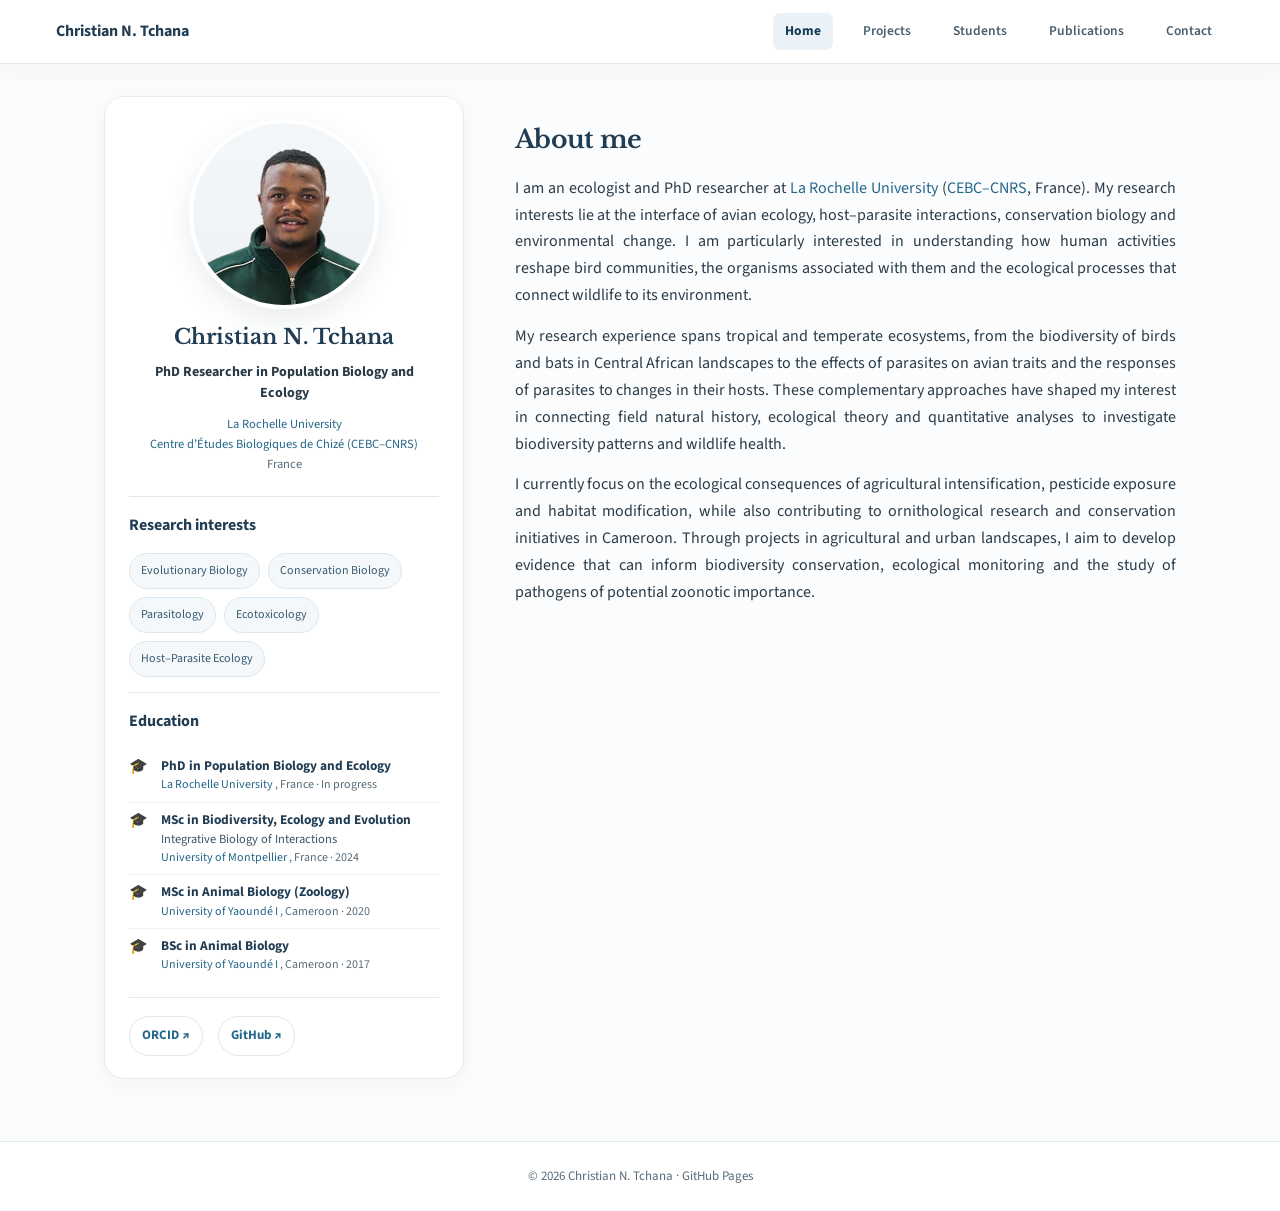
==== commit 840f31e2: "Add files via upload" ====
--- a/index.html
+++ b/index.html
@@ -186,17 +186,7 @@
 <h2>
       About me
      </h2>
-<p>
-      I am an ecologist and PhD researcher at
-      <a href="https://www.univ-larochelle.fr/" rel="noopener noreferrer" target="_blank">
-       La Rochelle University
-      </a>
-      (
-      <a href="https://www.cebc.cnrs.fr/" rel="noopener noreferrer" target="_blank">
-       CEBC–CNRS
-      </a>
-      , France), with a particular interest in avian ecology, host–parasite interactions and biodiversity conservation. My research explores how environmental change and human activities influence bird communities, their parasites and associated ecological processes, with a strong focus on agricultural intensification, pesticide exposure and habitat modification. Beyond my doctoral work on farming practices, parasitism and zoonotic pathogens in farmland birds, I am also involved in ornithological research and conservation initiatives in Cameroon, particularly in agricultural and urban landscapes.
-     </p>
+<p>I am an ecologist and PhD researcher at <a href="https://www.univ-larochelle.fr/" rel="noopener noreferrer" target="_blank">La Rochelle University</a> (<a href="https://www.cebc.cnrs.fr/" rel="noopener noreferrer" target="_blank">CEBC–CNRS</a>, France). My research interests lie at the interface of avian ecology, host–parasite interactions, conservation biology and environmental change. I am particularly interested in understanding how human activities reshape bird communities, the organisms associated with them and the ecological processes that connect wildlife to its environment.<p class="bio-extra">My research experience spans tropical and temperate ecosystems, from the biodiversity of birds and bats in Central African landscapes to the effects of parasites on avian traits and the responses of parasites to changes in their hosts. These complementary approaches have shaped my interest in connecting field natural history, ecological theory and quantitative analyses to investigate biodiversity patterns and wildlife health.</p><p class="bio-extra">I currently focus on the ecological consequences of agricultural intensification, pesticide exposure and habitat modification, while also contributing to ornithological research and conservation initiatives in Cameroon. Through projects in agricultural and urban landscapes, I aim to develop evidence that can inform biodiversity conservation, ecological monitoring and the study of pathogens of potential zoonotic importance.</p></p>
 </section>
 </main>
 </div>
--- a/style.css
+++ b/style.css
@@ -211,3 +211,13 @@
   .layout-inner .student.student-with-photo {display: block}
   .layout-inner .student-photo {width: 100%; max-width: 240px; height: 200px; margin-bottom: 14px}
 }
+
+/* Proportion corrections */
+.layout-home .page-content{align-self:stretch;padding-top:8px}
+.layout-home .homepage-intro{max-width:none}
+.layout-home .homepage-intro p{max-width:none;margin:0 0 14px;text-align:justify}
+.layout-home .homepage-intro p:last-child{margin-bottom:0}
+.layout-inner .project-content p{max-width:none}
+.layout-inner .project-banner{width:100%;max-width:none}
+.layout-inner .project-content{width:100%}
+@media(max-width:850px){.layout-home .homepage-intro p{text-align:left}}
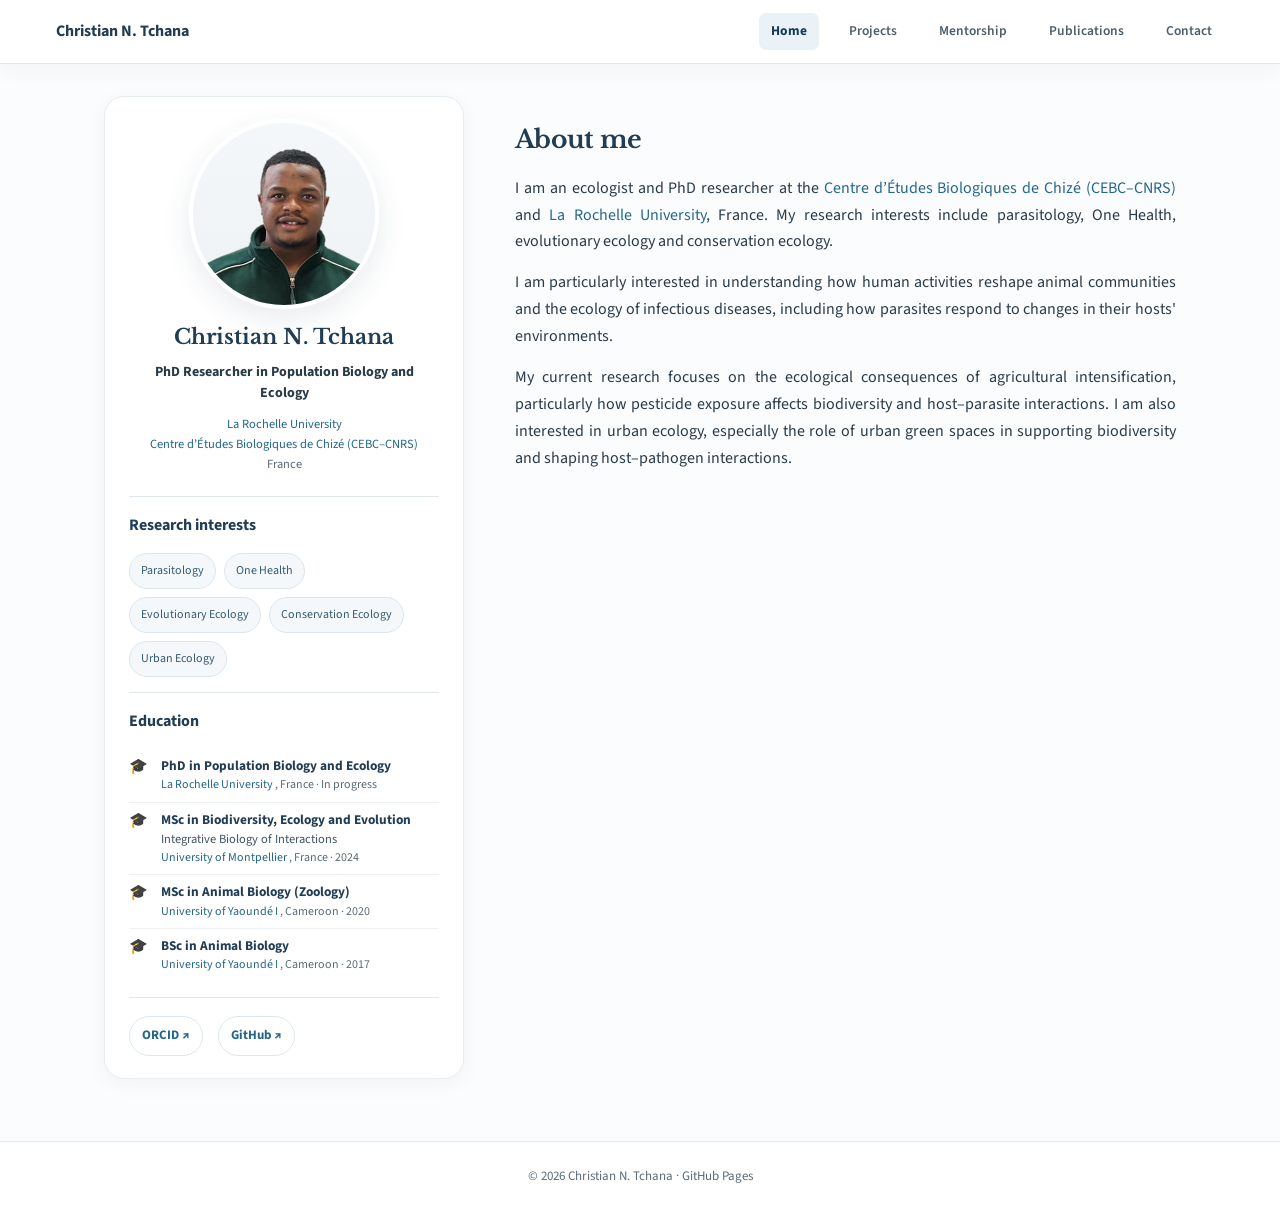
==== commit 56d687cf: "Add files via upload" ====
--- a/index.html
+++ b/index.html
@@ -26,9 +26,7 @@
 <a class="" href="projects.html">
       Projects
      </a>
-<a class="" href="students.html">
-      Students
-     </a>
+<a class="" href="mentorship.html">Mentorship</a>
 <a class="" href="publications.html">
       Publications
      </a>
@@ -68,23 +66,7 @@
 <h2>
       Research interests
      </h2>
-<div class="keywords">
-<span>
-       Evolutionary Biology
-      </span>
-<span>
-       Conservation Biology
-      </span>
-<span>
-       Parasitology
-      </span>
-<span>
-       Ecotoxicology
-      </span>
-<span>
-       Host–Parasite Ecology
-      </span>
-</div>
+<div class="keywords"><span>Parasitology</span><span>One Health</span><span>Evolutionary Ecology</span><span>Conservation Ecology</span><span>Urban Ecology</span></div>
 </div>
 <div class="aside-section">
 <h2>
@@ -182,12 +164,10 @@
 </div>
 </aside>
 <main class="page-content">
-<section class="homepage-intro" id="about">
-<h2>
-      About me
-     </h2>
-<p>I am an ecologist and PhD researcher at <a href="https://www.univ-larochelle.fr/" rel="noopener noreferrer" target="_blank">La Rochelle University</a> (<a href="https://www.cebc.cnrs.fr/" rel="noopener noreferrer" target="_blank">CEBC–CNRS</a>, France). My research interests lie at the interface of avian ecology, host–parasite interactions, conservation biology and environmental change. I am particularly interested in understanding how human activities reshape bird communities, the organisms associated with them and the ecological processes that connect wildlife to its environment.<p class="bio-extra">My research experience spans tropical and temperate ecosystems, from the biodiversity of birds and bats in Central African landscapes to the effects of parasites on avian traits and the responses of parasites to changes in their hosts. These complementary approaches have shaped my interest in connecting field natural history, ecological theory and quantitative analyses to investigate biodiversity patterns and wildlife health.</p><p class="bio-extra">I currently focus on the ecological consequences of agricultural intensification, pesticide exposure and habitat modification, while also contributing to ornithological research and conservation initiatives in Cameroon. Through projects in agricultural and urban landscapes, I aim to develop evidence that can inform biodiversity conservation, ecological monitoring and the study of pathogens of potential zoonotic importance.</p></p>
-</section>
+<section class="homepage-intro" id="about"><h2>About me</h2>
+<p>I am an ecologist and PhD researcher at the <a href="https://www.cebc.cnrs.fr/" rel="noopener noreferrer" target="_blank">Centre d’Études Biologiques de Chizé (CEBC–CNRS)</a> and <a href="https://www.univ-larochelle.fr/" rel="noopener noreferrer" target="_blank">La Rochelle University</a>, France. My research interests include parasitology, One Health, evolutionary ecology and conservation ecology.</p>
+<p>I am particularly interested in understanding how human activities reshape animal communities and the ecology of infectious diseases, including how parasites respond to changes in their hosts' environments.</p>
+<p>My current research focuses on the ecological consequences of agricultural intensification, particularly how pesticide exposure affects biodiversity and host–parasite interactions. I am also interested in urban ecology, especially the role of urban green spaces in supporting biodiversity and shaping host–pathogen interactions.</p></section>
 </main>
 </div>
 <footer>
--- a/style.css
+++ b/style.css
@@ -221,3 +221,11 @@
 .layout-inner .project-banner{width:100%;max-width:none}
 .layout-inner .project-content{width:100%}
 @media(max-width:850px){.layout-home .homepage-intro p{text-align:left}}
+
+/* Final verified changes */
+.poster-pdf-compact{display:flex;align-items:center;justify-content:space-between;gap:18px;border:1px solid var(--line);border-radius:10px;padding:15px 18px;margin-top:16px;background:#f8fafc}
+.poster-pdf-compact strong{color:var(--navy)}
+.poster-pdf-compact p{margin:3px 0 0;font-size:13px;text-align:left!important;color:var(--muted)}
+.poster-pdf-compact .poster-download{white-space:nowrap}
+.project-article-link{margin:12px 0 0!important;font-size:14px;text-align:left!important}
+@media(max-width:700px){.poster-pdf-compact{flex-direction:column;align-items:flex-start}}
